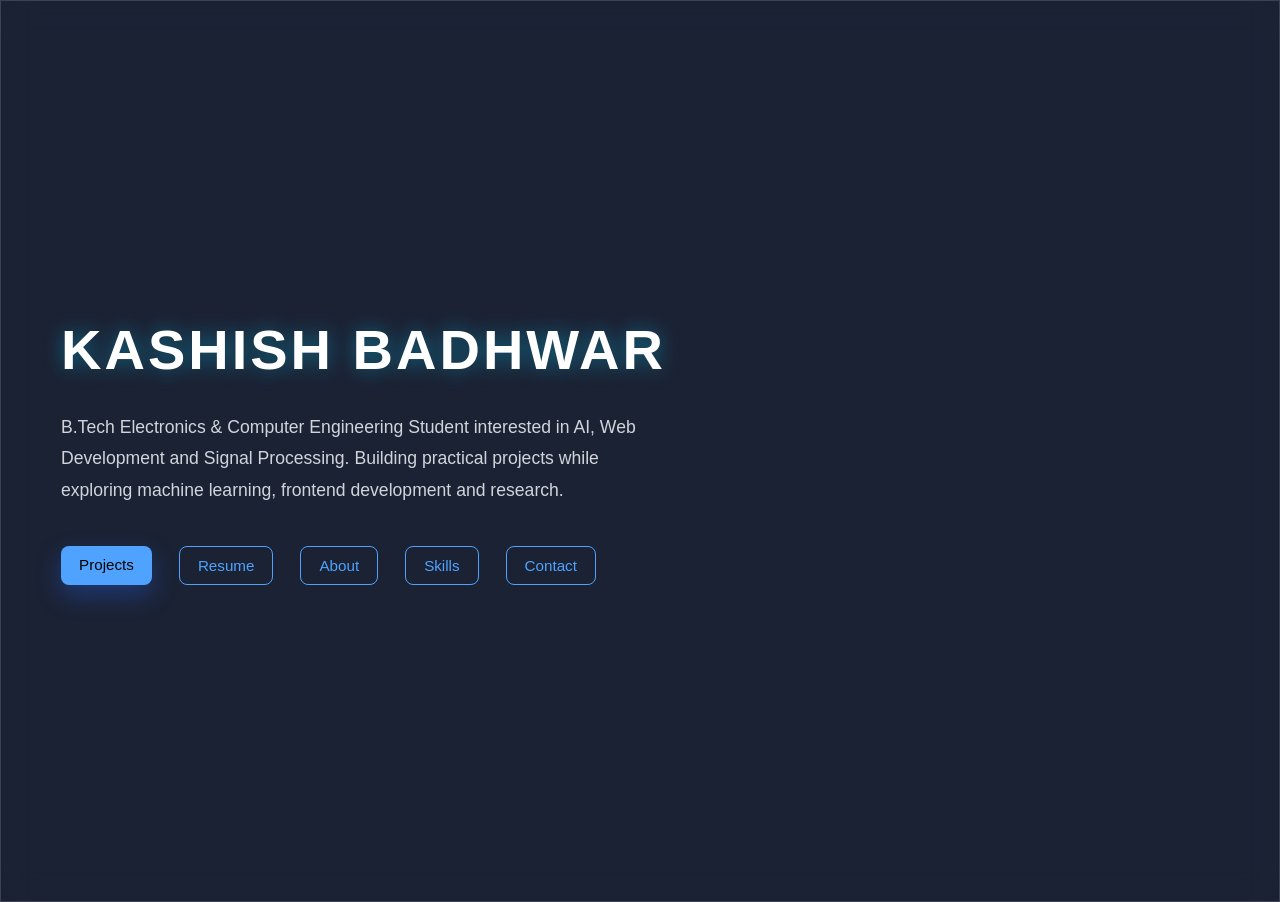
==== index.html @ f6b82593 "Add files via upload" ====
<!DOCTYPE html>
<html lang="en">
<head>
    <meta charset="UTF-8">
    <title>Kashish Badhwar | Portfolio</title>
    <link rel="stylesheet" href="style.css">
</head>
<body>

    <!-- HERO -->
    <section class="hero">
        <h1>KASHISH BADHWAR</h1>

        <p class="intro">
        B.Tech Electronics & Computer Engineering Student
        interested in AI, Web Development and Signal Processing.
        Building practical projects while exploring machine learning,
        frontend development and research.
        </p>

        <div class="buttons">
            <a href="projects.html" class="btn primary">Projects</a>

            <a href="assets/resume/Resume.pdf"
            target="_blank"
            class="btn secondary">
            Resume
            </a>

            <button class="btn secondary" onclick="openPanel('about')">About</button>
            <button class="btn secondary" onclick="openPanel('skills')">Skills</button>
            <button class="btn secondary" onclick="openPanel('contact')">Contact</button>
        </div>
    </section>

    <!-- OVERLAY -->
    <div class="overlay" id="overlay" onclick="closePanel()"></div>

    <!-- FOCUS PANEL -->
    <div class="focus-panel" id="focusPanel">
        <button class="close-btn" onclick="closePanel()">✕</button>
        <div id="panel-content"></div>
    </div>

    <script src="script.js"></script>
</body>
</html>
---- style.css ----
* {
    margin: 0;
    padding: 0;
    box-sizing: border-box;
    font-family: 'Lucida Sans', Geneva, Verdana, sans-serif;
}

body {
            background:

        rgba(15,23,42,.95);

        border:

        1px solid rgba(255,255,255,.15);

        backdrop-filter:

        blur(15px);
    }

/* ================= HERO ================= */

.hero {
    height: 100vh;
    padding: 60px;
    display: flex;
    flex-direction: column;
    justify-content: center;
}

.hero h1 {
    font-size: 3.5rem;

    color: white;

    letter-spacing: 3px;

    text-shadow:
        0 0 20px rgba(0,212,255,.4);
}

.intro {
    max-width: 600px;

    margin: 30px 0 40px;

    color: #d1d5db;

    font-size: 1.1rem;

    line-height: 1.8;
}

/* ================= BUTTONS ================= */

.buttons {
    display: flex;
    gap: 15px;
    flex-wrap: wrap;
}

.btn {
    padding: 12px 22px;
    font-size: 0.95rem;
    border-radius: 6px;
    cursor: pointer;
    text-decoration: none;
    transition: transform 0.2s ease, opacity 0.2s ease;
}

.primary {

    background:
        linear-gradient(
            135deg,
            #00d4ff,
            #2563eb
        );

    color: white;

    box-shadow:
        0 10px 25px rgba(37,99,235,.35);
}

.secondary {

    background: transparent;

    border:1px solid #00d4ff;

    color:#00d4ff;
}
.secondary:hover{

    background:#00d4ff;

    color:#081b31;
}

.btn:hover {
    transform: translateY(-2px);
    opacity: 0.9;
}

/* ================= OVERLAY & PANEL ================= */

.overlay {
    position: fixed;
    inset: 0;
    background: rgba(0, 0, 0, 0.6);
    backdrop-filter: blur(4px);
    opacity: 0;
    pointer-events: none;
    transition: opacity 0.3s ease;
}

.focus-panel {
    position: fixed;
    top: 50%;
    left: 50%;
    transform: translate(-50%, -50%) scale(0.92);
    width: 90%;
    max-width: 600px;
    background-color: #161313;
    padding: 30px;
    border-radius: 10px;
    opacity: 0;
    pointer-events: none;
    transition: all 0.3s ease;
}

.overlay.active,
.focus-panel.active {
    opacity: 1;
    pointer-events: auto;
    transform: translate(-50%, -50%) scale(1);
}

.close-btn {
    position: absolute;
    top: 15px;
    right: 15px;
    background: none;
    border: none;
    color: #5393cf;
    font-size: 1.2rem;
    cursor: pointer;
}

/* ================= PROJECTS PAGE ================= */

.projects-page {
    padding: 60px;
}

.projects-page h1 {
    color: #3e93cc;
    font-size: 2.4rem;
}

.projects-intro {
    margin: 15px 0 40px;
    color: #3088ae;
}

.project-card{

    display:flex;

    gap:30px;

    padding:25px;

    border-radius:18px;

    background:
        rgba(255,255,255,.08);

    backdrop-filter:blur(15px);

    border:
        1px solid rgba(255,255,255,.12);

    transition:.4s;

    box-shadow:
        0 15px 40px rgba(0,0,0,.25);
}

.project-card img {
    width: 300px;
    border-radius: 8px;
}

.project-info h2 {
    color: #5393cf;
    margin-bottom: 10px;
}

.tech-stack {
    margin: 10px 0 20px;
}

.project-links {
    display: flex;
    gap: 15px;
}

.back-link {
    display: inline-block;
    margin-top: 40px;
    color: #5393cf;
    text-decoration: none;
}
.back-link:hover {
    text-decoration: underline;
}
/* PROJECTS PAGE */
.projects-page {
    max-width: 1000px;
    margin: 80px auto;
    padding: 0 20px;
    color: #eaeaea;
}

.projects-page h1 {
    font-size: 3rem;
    color: #4fa3ff;
    margin-bottom: 10px;
}

.projects-intro {
    color: #b5b5b5;
    margin-bottom: 50px;
    max-width: 600px;
}

/* PROJECT CARD */
.project-card {
    display: flex;
    gap: 30px;
    background: #111;
    border-radius: 14px;
    padding: 20px;
    margin-bottom: 60px;
    box-shadow: 0 0 0 rgba(79,163,255,0);
    transition: all 0.4s ease;
}

.project-card:hover{

    transform:
        translateY(-10px);

    box-shadow:
        0 25px 55px rgba(0,212,255,.25);
}

/* IMAGE */
.project-card img {
    width: 350px;
    border-radius: 10px;
    object-fit: cover;
    transition: transform 0.4s ease;
}

.project-card:hover img {
    transform: scale(1.05);
}

/* INFO */
.project-info h2{

    color:#7dd3fc;

    font-size:2rem;

    margin-bottom:15px;
}

.project-info p {
    color: #cfcfcf;
    line-height: 1.6;
}

.tech-stack{

    color:#38bdf8;

    font-weight:600;
}

/* BUTTONS */
.project-links {
    margin-top: 20px;
}

.btn {
    padding: 10px 18px;
    border-radius: 8px;
    text-decoration: none;
    font-weight: 500;
    margin-right: 12px;
    transition: all 0.3s ease;
}

.primary {
    background: #4fa3ff;
    color: #000;
}

.primary:hover {
    background: #6bb5ff;
}

.secondary {
    border: 1px solid #4fa3ff;
    color: #4fa3ff;
}

.secondary:hover {
    background: #4fa3ff;
    color: #000;
}

/* BACK LINK */
.back-link{

    color:#67e8f9;

    font-size:1.1rem;

    font-weight:600;
}


.back-link:hover {
    opacity: 1;
}

/* RESPONSIVE */
@media (max-width: 800px) {
    .project-card {
        flex-direction: column;
    }

    .project-card img {
        width: 100%;
    }
}
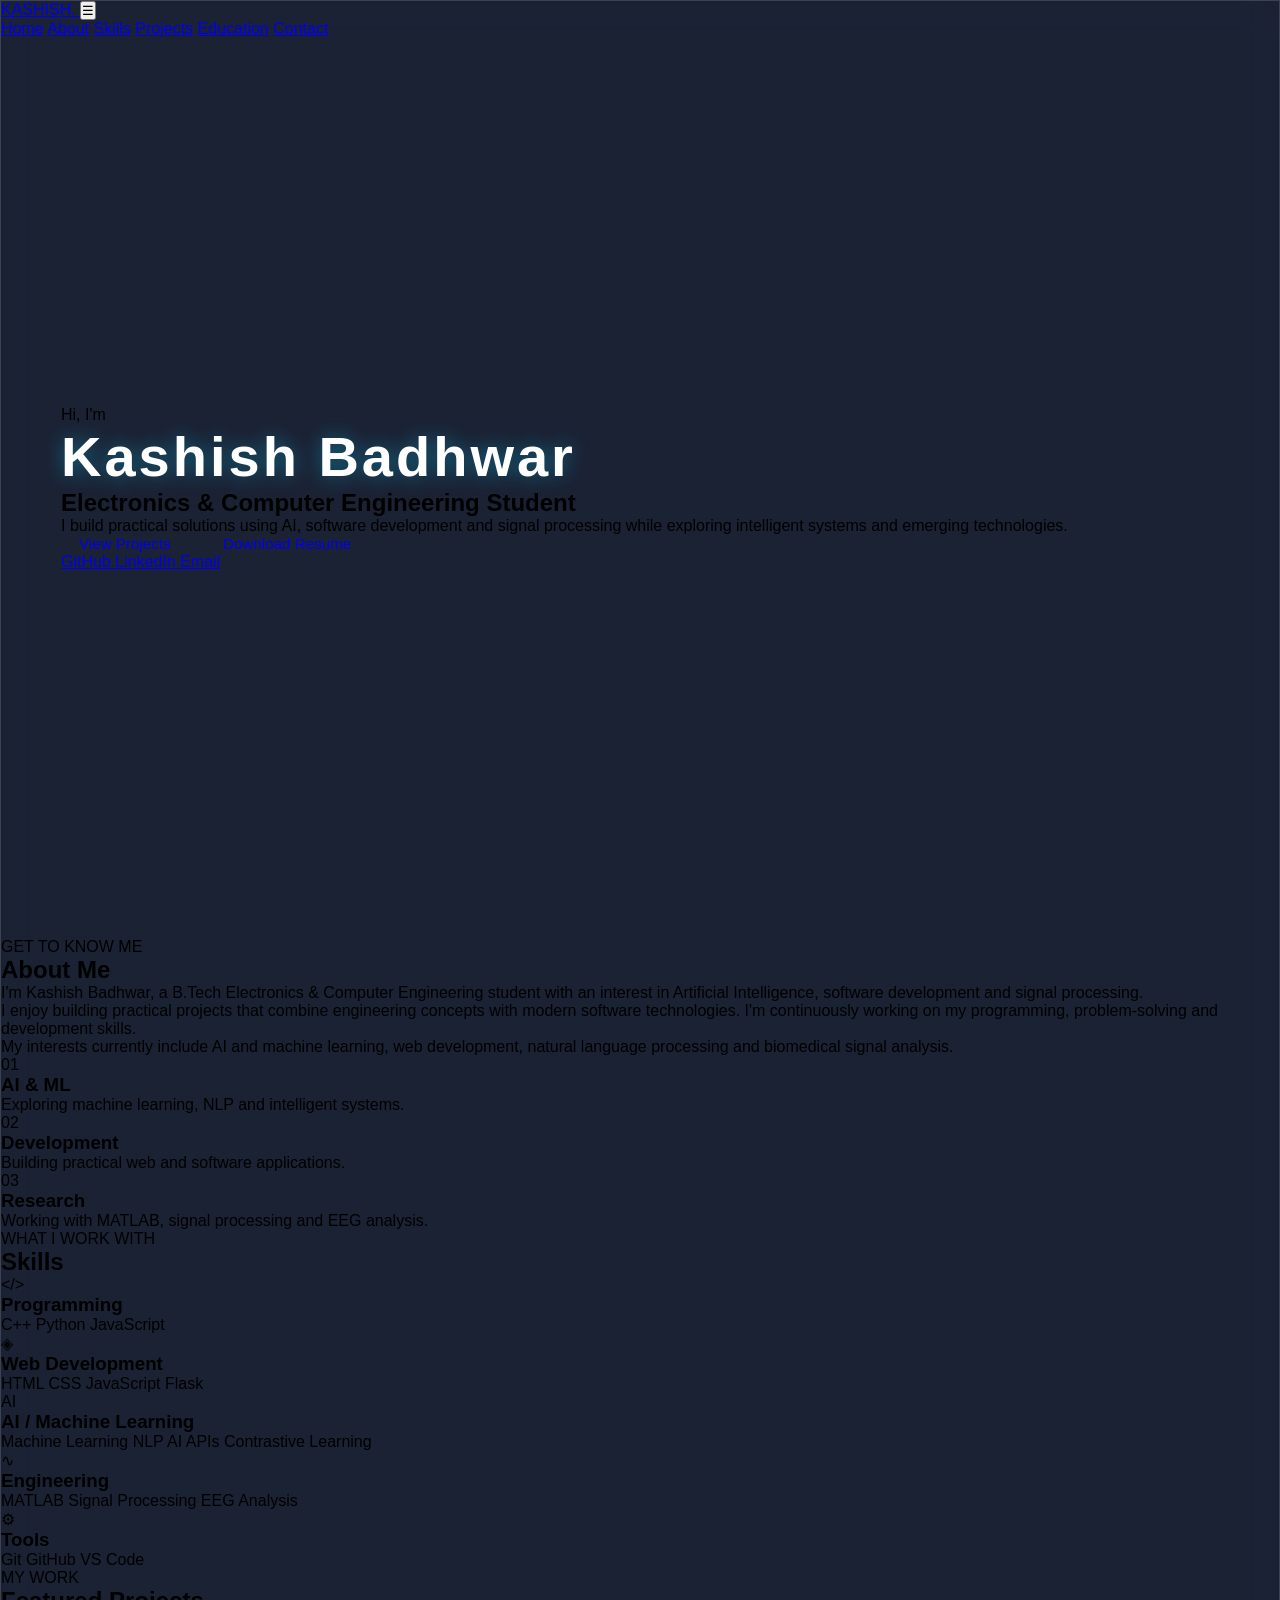
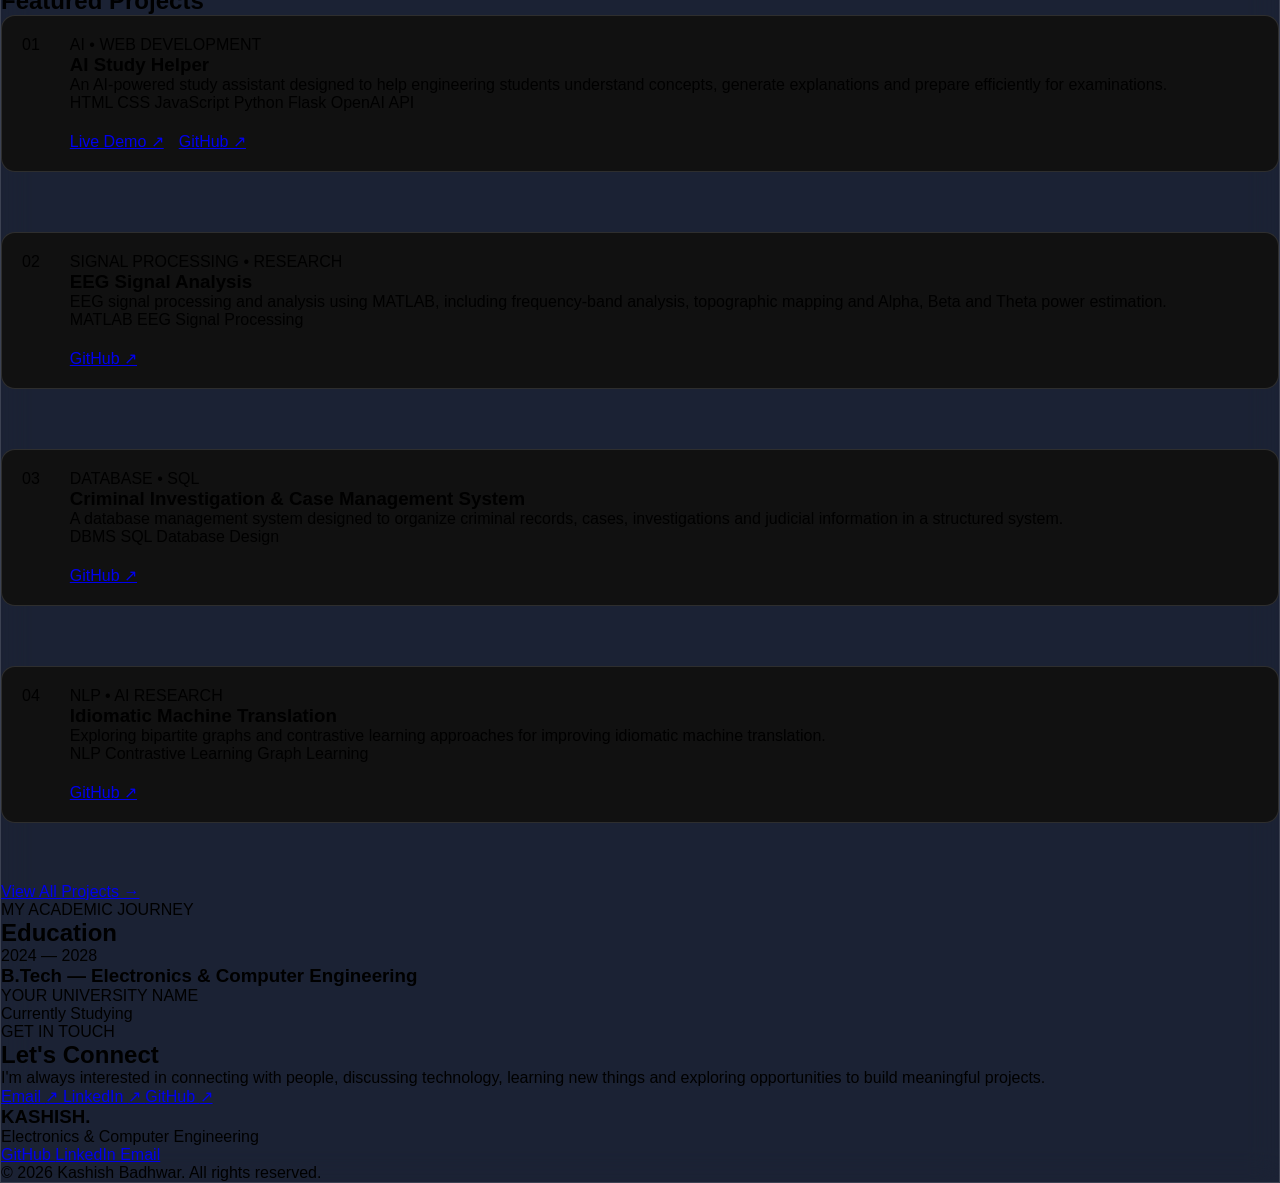
==== commit b392e633: "updated index" ====
--- a/index.html
+++ b/index.html
@@ -1,47 +1,865 @@
 <!DOCTYPE html>
 <html lang="en">
+
 <head>
     <meta charset="UTF-8">
+
+    <meta name="viewport"
+          content="width=device-width, initial-scale=1.0">
+
+    <meta name="description"
+          content="Kashish Badhwar - Electronics & Computer Engineering student interested in AI, software development and signal processing.">
+
+    <meta name="author"
+          content="Kashish Badhwar">
+
     <title>Kashish Badhwar | Portfolio</title>
+
     <link rel="stylesheet" href="style.css">
 </head>
+
 <body>
 
-    <!-- HERO -->
-    <section class="hero">
-        <h1>KASHISH BADHWAR</h1>
-
-        <p class="intro">
-        B.Tech Electronics & Computer Engineering Student
-        interested in AI, Web Development and Signal Processing.
-        Building practical projects while exploring machine learning,
-        frontend development and research.
-        </p>
-
-        <div class="buttons">
-            <a href="projects.html" class="btn primary">Projects</a>
-
-            <a href="assets/resume/Resume.pdf"
-            target="_blank"
-            class="btn secondary">
-            Resume
+    <!-- =========================
+         NAVIGATION
+    ========================== -->
+
+    <header class="navbar">
+
+        <div class="nav-container">
+
+            <a href="#home" class="logo">
+                KASHISH.
             </a>
 
-            <button class="btn secondary" onclick="openPanel('about')">About</button>
-            <button class="btn secondary" onclick="openPanel('skills')">Skills</button>
-            <button class="btn secondary" onclick="openPanel('contact')">Contact</button>
+            <button class="menu-toggle"
+                    id="menu-toggle"
+                    aria-label="Toggle navigation">
+                ☰
+            </button>
+
+            <nav class="nav-links" id="nav-links">
+
+                <a href="#home">Home</a>
+
+                <a href="#about">About</a>
+
+                <a href="#skills">Skills</a>
+
+                <a href="#projects">Projects</a>
+
+                <a href="#education">Education</a>
+
+                <a href="#contact">Contact</a>
+
+            </nav>
+
         </div>
-    </section>
-
-    <!-- OVERLAY -->
-    <div class="overlay" id="overlay" onclick="closePanel()"></div>
-
-    <!-- FOCUS PANEL -->
-    <div class="focus-panel" id="focusPanel">
-        <button class="close-btn" onclick="closePanel()">✕</button>
-        <div id="panel-content"></div>
-    </div>
-
+
+    </header>
+
+
+    <main>
+
+        <!-- =========================
+             HERO SECTION
+        ========================== -->
+
+        <section id="home" class="hero">
+
+            <div class="hero-content">
+
+                <p class="hero-greeting">
+                    Hi, I'm
+                </p>
+
+                <h1>
+                    Kashish Badhwar
+                </h1>
+
+                <h2>
+                    Electronics & Computer Engineering Student
+                </h2>
+
+                <p class="hero-description">
+                    I build practical solutions using AI, software
+                    development and signal processing while exploring
+                    intelligent systems and emerging technologies.
+                </p>
+
+
+                <div class="hero-buttons">
+
+                    <a href="#projects"
+                       class="btn primary-btn">
+                        View Projects
+                    </a>
+
+                    <!-- Change this path if your resume has
+                         a different filename/location -->
+                    <a href="assets/resume.pdf"
+                       target="_blank"
+                       class="btn secondary-btn">
+                        Download Resume
+                    </a>
+
+                </div>
+
+
+                <div class="social-links">
+
+                    <!-- Replace with your actual GitHub -->
+                    <a href="YOUR_GITHUB_LINK"
+                       target="_blank"
+                       rel="noopener noreferrer">
+                        GitHub
+                    </a>
+
+                    <!-- Replace with your actual LinkedIn -->
+                    <a href="YOUR_LINKEDIN_LINK"
+                       target="_blank"
+                       rel="noopener noreferrer">
+                        LinkedIn
+                    </a>
+
+                    <!-- Replace with your actual email -->
+                    <a href="mailto:YOUR_EMAIL">
+                        Email
+                    </a>
+
+                </div>
+
+            </div>
+
+        </section>
+
+
+        <!-- =========================
+             ABOUT SECTION
+        ========================== -->
+
+        <section id="about"
+                 class="section about-section">
+
+            <div class="section-heading">
+
+                <p>
+                    GET TO KNOW ME
+                </p>
+
+                <h2>
+                    About Me
+                </h2>
+
+            </div>
+
+
+            <div class="about-content">
+
+                <div class="about-text">
+
+                    <p>
+                        I'm Kashish Badhwar, a B.Tech Electronics &
+                        Computer Engineering student with an interest
+                        in Artificial Intelligence, software development
+                        and signal processing.
+                    </p>
+
+                    <p>
+                        I enjoy building practical projects that combine
+                        engineering concepts with modern software
+                        technologies. I'm continuously working on my
+                        programming, problem-solving and development
+                        skills.
+                    </p>
+
+                    <p>
+                        My interests currently include AI and machine
+                        learning, web development, natural language
+                        processing and biomedical signal analysis.
+                    </p>
+
+                </div>
+
+
+                <div class="about-highlights">
+
+                    <div class="highlight-card">
+
+                        <span class="highlight-number">
+                            01
+                        </span>
+
+                        <h3>
+                            AI & ML
+                        </h3>
+
+                        <p>
+                            Exploring machine learning, NLP and
+                            intelligent systems.
+                        </p>
+
+                    </div>
+
+
+                    <div class="highlight-card">
+
+                        <span class="highlight-number">
+                            02
+                        </span>
+
+                        <h3>
+                            Development
+                        </h3>
+
+                        <p>
+                            Building practical web and software
+                            applications.
+                        </p>
+
+                    </div>
+
+
+                    <div class="highlight-card">
+
+                        <span class="highlight-number">
+                            03
+                        </span>
+
+                        <h3>
+                            Research
+                        </h3>
+
+                        <p>
+                            Working with MATLAB, signal processing
+                            and EEG analysis.
+                        </p>
+
+                    </div>
+
+                </div>
+
+            </div>
+
+        </section>
+
+
+        <!-- =========================
+             SKILLS SECTION
+        ========================== -->
+
+        <section id="skills"
+                 class="section skills-section">
+
+            <div class="section-heading">
+
+                <p>
+                    WHAT I WORK WITH
+                </p>
+
+                <h2>
+                    Skills
+                </h2>
+
+            </div>
+
+
+            <div class="skills-grid">
+
+
+                <!-- Programming -->
+
+                <div class="skill-card">
+
+                    <div class="skill-icon">
+                        &lt;/&gt;
+                    </div>
+
+                    <h3>
+                        Programming
+                    </h3>
+
+                    <div class="skill-list">
+
+                        <span>C++</span>
+
+                        <span>Python</span>
+
+                        <span>JavaScript</span>
+
+                    </div>
+
+                </div>
+
+
+                <!-- Web Development -->
+
+                <div class="skill-card">
+
+                    <div class="skill-icon">
+                        ◈
+                    </div>
+
+                    <h3>
+                        Web Development
+                    </h3>
+
+                    <div class="skill-list">
+
+                        <span>HTML</span>
+
+                        <span>CSS</span>
+
+                        <span>JavaScript</span>
+
+                        <span>Flask</span>
+
+                    </div>
+
+                </div>
+
+
+                <!-- AI / ML -->
+
+                <div class="skill-card">
+
+                    <div class="skill-icon">
+                        AI
+                    </div>
+
+                    <h3>
+                        AI / Machine Learning
+                    </h3>
+
+                    <div class="skill-list">
+
+                        <span>Machine Learning</span>
+
+                        <span>NLP</span>
+
+                        <span>AI APIs</span>
+
+                        <span>Contrastive Learning</span>
+
+                    </div>
+
+                </div>
+
+
+                <!-- Engineering -->
+
+                <div class="skill-card">
+
+                    <div class="skill-icon">
+                        ∿
+                    </div>
+
+                    <h3>
+                        Engineering
+                    </h3>
+
+                    <div class="skill-list">
+
+                        <span>MATLAB</span>
+
+                        <span>Signal Processing</span>
+
+                        <span>EEG Analysis</span>
+
+                    </div>
+
+                </div>
+
+
+                <!-- Tools -->
+
+                <div class="skill-card">
+
+                    <div class="skill-icon">
+                        ⚙
+                    </div>
+
+                    <h3>
+                        Tools
+                    </h3>
+
+                    <div class="skill-list">
+
+                        <span>Git</span>
+
+                        <span>GitHub</span>
+
+                        <span>VS Code</span>
+
+                    </div>
+
+                </div>
+
+            </div>
+
+        </section>
+
+
+        <!-- =========================
+             PROJECTS SECTION
+        ========================== -->
+
+        <section id="projects"
+                 class="section projects-section">
+
+            <div class="section-heading">
+
+                <p>
+                    MY WORK
+                </p>
+
+                <h2>
+                    Featured Projects
+                </h2>
+
+            </div>
+
+
+            <div class="projects-grid">
+
+
+                <!-- PROJECT 01 -->
+
+                <article class="project-card featured-project">
+
+                    <span class="project-number">
+                        01
+                    </span>
+
+                    <div class="project-content">
+
+                        <p class="project-category">
+                            AI • WEB DEVELOPMENT
+                        </p>
+
+                        <h3>
+                            AI Study Helper
+                        </h3>
+
+                        <p>
+                            An AI-powered study assistant designed to
+                            help engineering students understand concepts,
+                            generate explanations and prepare efficiently
+                            for examinations.
+                        </p>
+
+
+                        <div class="project-tech">
+
+                            <span>HTML</span>
+
+                            <span>CSS</span>
+
+                            <span>JavaScript</span>
+
+                            <span>Python</span>
+
+                            <span>Flask</span>
+
+                            <span>OpenAI API</span>
+
+                        </div>
+
+
+                        <div class="project-links">
+
+                            <!-- Replace with actual deployed website -->
+                            <a href="YOUR_AI_STUDY_HELPER_LIVE_LINK"
+                               target="_blank"
+                               rel="noopener noreferrer">
+                                Live Demo ↗
+                            </a>
+
+                            <!-- Replace with actual GitHub repository -->
+                            <a href="YOUR_AI_STUDY_HELPER_GITHUB"
+                               target="_blank"
+                               rel="noopener noreferrer">
+                                GitHub ↗
+                            </a>
+
+                        </div>
+
+                    </div>
+
+                </article>
+
+
+                <!-- PROJECT 02 -->
+
+                <article class="project-card">
+
+                    <span class="project-number">
+                        02
+                    </span>
+
+                    <div class="project-content">
+
+                        <p class="project-category">
+                            SIGNAL PROCESSING • RESEARCH
+                        </p>
+
+                        <h3>
+                            EEG Signal Analysis
+                        </h3>
+
+                        <p>
+                            EEG signal processing and analysis using
+                            MATLAB, including frequency-band analysis,
+                            topographic mapping and Alpha, Beta and
+                            Theta power estimation.
+                        </p>
+
+
+                        <div class="project-tech">
+
+                            <span>MATLAB</span>
+
+                            <span>EEG</span>
+
+                            <span>Signal Processing</span>
+
+                        </div>
+
+
+                        <div class="project-links">
+
+                            <!-- Add GitHub link when available -->
+                            <a href="YOUR_EEG_GITHUB"
+                               target="_blank"
+                               rel="noopener noreferrer">
+                                GitHub ↗
+                            </a>
+
+                        </div>
+
+                    </div>
+
+                </article>
+
+
+                <!-- PROJECT 03 -->
+
+                <article class="project-card">
+
+                    <span class="project-number">
+                        03
+                    </span>
+
+                    <div class="project-content">
+
+                        <p class="project-category">
+                            DATABASE • SQL
+                        </p>
+
+                        <h3>
+                            Criminal Investigation & Case Management System
+                        </h3>
+
+                        <p>
+                            A database management system designed to
+                            organize criminal records, cases,
+                            investigations and judicial information
+                            in a structured system.
+                        </p>
+
+
+                        <div class="project-tech">
+
+                            <span>DBMS</span>
+
+                            <span>SQL</span>
+
+                            <span>Database Design</span>
+
+                        </div>
+
+
+                        <div class="project-links">
+
+                            <a href="YOUR_DBMS_GITHUB"
+                               target="_blank"
+                               rel="noopener noreferrer">
+                                GitHub ↗
+                            </a>
+
+                        </div>
+
+                    </div>
+
+                </article>
+
+
+                <!-- PROJECT 04 -->
+
+                <article class="project-card">
+
+                    <span class="project-number">
+                        04
+                    </span>
+
+                    <div class="project-content">
+
+                        <p class="project-category">
+                            NLP • AI RESEARCH
+                        </p>
+
+                        <h3>
+                            Idiomatic Machine Translation
+                        </h3>
+
+                        <p>
+                            Exploring bipartite graphs and contrastive
+                            learning approaches for improving idiomatic
+                            machine translation.
+                        </p>
+
+
+                        <div class="project-tech">
+
+                            <span>NLP</span>
+
+                            <span>Contrastive Learning</span>
+
+                            <span>Graph Learning</span>
+
+                        </div>
+
+
+                        <div class="project-links">
+
+                            <a href="YOUR_NLP_GITHUB"
+                               target="_blank"
+                               rel="noopener noreferrer">
+                                GitHub ↗
+                            </a>
+
+                        </div>
+
+                    </div>
+
+                </article>
+
+            </div>
+
+
+            <div class="projects-more">
+
+                <a href="projects.html"
+                   class="view-all">
+                    View All Projects →
+                </a>
+
+            </div>
+
+        </section>
+
+
+        <!-- =========================
+             EDUCATION SECTION
+        ========================== -->
+
+        <section id="education"
+                 class="section education-section">
+
+            <div class="section-heading">
+
+                <p>
+                    MY ACADEMIC JOURNEY
+                </p>
+
+                <h2>
+                    Education
+                </h2>
+
+            </div>
+
+
+            <div class="education-card">
+
+                <div class="education-main">
+
+                    <span class="education-year">
+                        2024 — 2028
+                    </span>
+
+                    <h3>
+                        B.Tech — Electronics & Computer Engineering
+                    </h3>
+
+                    <!-- Replace with your exact official university name -->
+                    <p>
+                        YOUR UNIVERSITY NAME
+                    </p>
+
+                </div>
+
+
+                <div class="education-status">
+
+                    <span>
+                        Currently Studying
+                    </span>
+
+                </div>
+
+            </div>
+
+        </section>
+
+
+        <!-- =========================
+             CONTACT SECTION
+        ========================== -->
+
+        <section id="contact"
+                 class="section contact-section">
+
+            <div class="contact-content">
+
+                <div class="section-heading">
+
+                    <p>
+                        GET IN TOUCH
+                    </p>
+
+                    <h2>
+                        Let's Connect
+                    </h2>
+
+                </div>
+
+
+                <p class="contact-description">
+
+                    I'm always interested in connecting with people,
+                    discussing technology, learning new things and
+                    exploring opportunities to build meaningful projects.
+
+                </p>
+
+
+                <div class="contact-links">
+
+                    <!-- Replace with your email -->
+                    <a href="mailto:YOUR_EMAIL"
+                       class="contact-link">
+
+                        <span>
+                            Email
+                        </span>
+
+                        <span>
+                            ↗
+                        </span>
+
+                    </a>
+
+
+                    <!-- Replace with your LinkedIn -->
+                    <a href="YOUR_LINKEDIN_LINK"
+                       target="_blank"
+                       rel="noopener noreferrer"
+                       class="contact-link">
+
+                        <span>
+                            LinkedIn
+                        </span>
+
+                        <span>
+                            ↗
+                        </span>
+
+                    </a>
+
+
+                    <!-- Replace with your GitHub -->
+                    <a href="YOUR_GITHUB_LINK"
+                       target="_blank"
+                       rel="noopener noreferrer"
+                       class="contact-link">
+
+                        <span>
+                            GitHub
+                        </span>
+
+                        <span>
+                            ↗
+                        </span>
+
+                    </a>
+
+                </div>
+
+            </div>
+
+        </section>
+
+    </main>
+
+
+    <!-- =========================
+         FOOTER
+    ========================== -->
+
+    <footer class="footer">
+
+        <div class="footer-content">
+
+            <div>
+
+                <h3>
+                    KASHISH.
+                </h3>
+
+                <p>
+                    Electronics & Computer Engineering
+                </p>
+
+            </div>
+
+
+            <div class="footer-socials">
+
+                <a href="YOUR_GITHUB_LINK"
+                   target="_blank"
+                   rel="noopener noreferrer">
+                    GitHub
+                </a>
+
+                <a href="YOUR_LINKEDIN_LINK"
+                   target="_blank"
+                   rel="noopener noreferrer">
+                    LinkedIn
+                </a>
+
+                <a href="mailto:YOUR_EMAIL">
+                    Email
+                </a>
+
+            </div>
+
+        </div>
+
+
+        <div class="footer-bottom">
+
+            <p>
+                © 2026 Kashish Badhwar. All rights reserved.
+            </p>
+
+        </div>
+
+    </footer>
+
+
+    <!-- JavaScript -->
     <script src="script.js"></script>
+
 </body>
+
 </html>
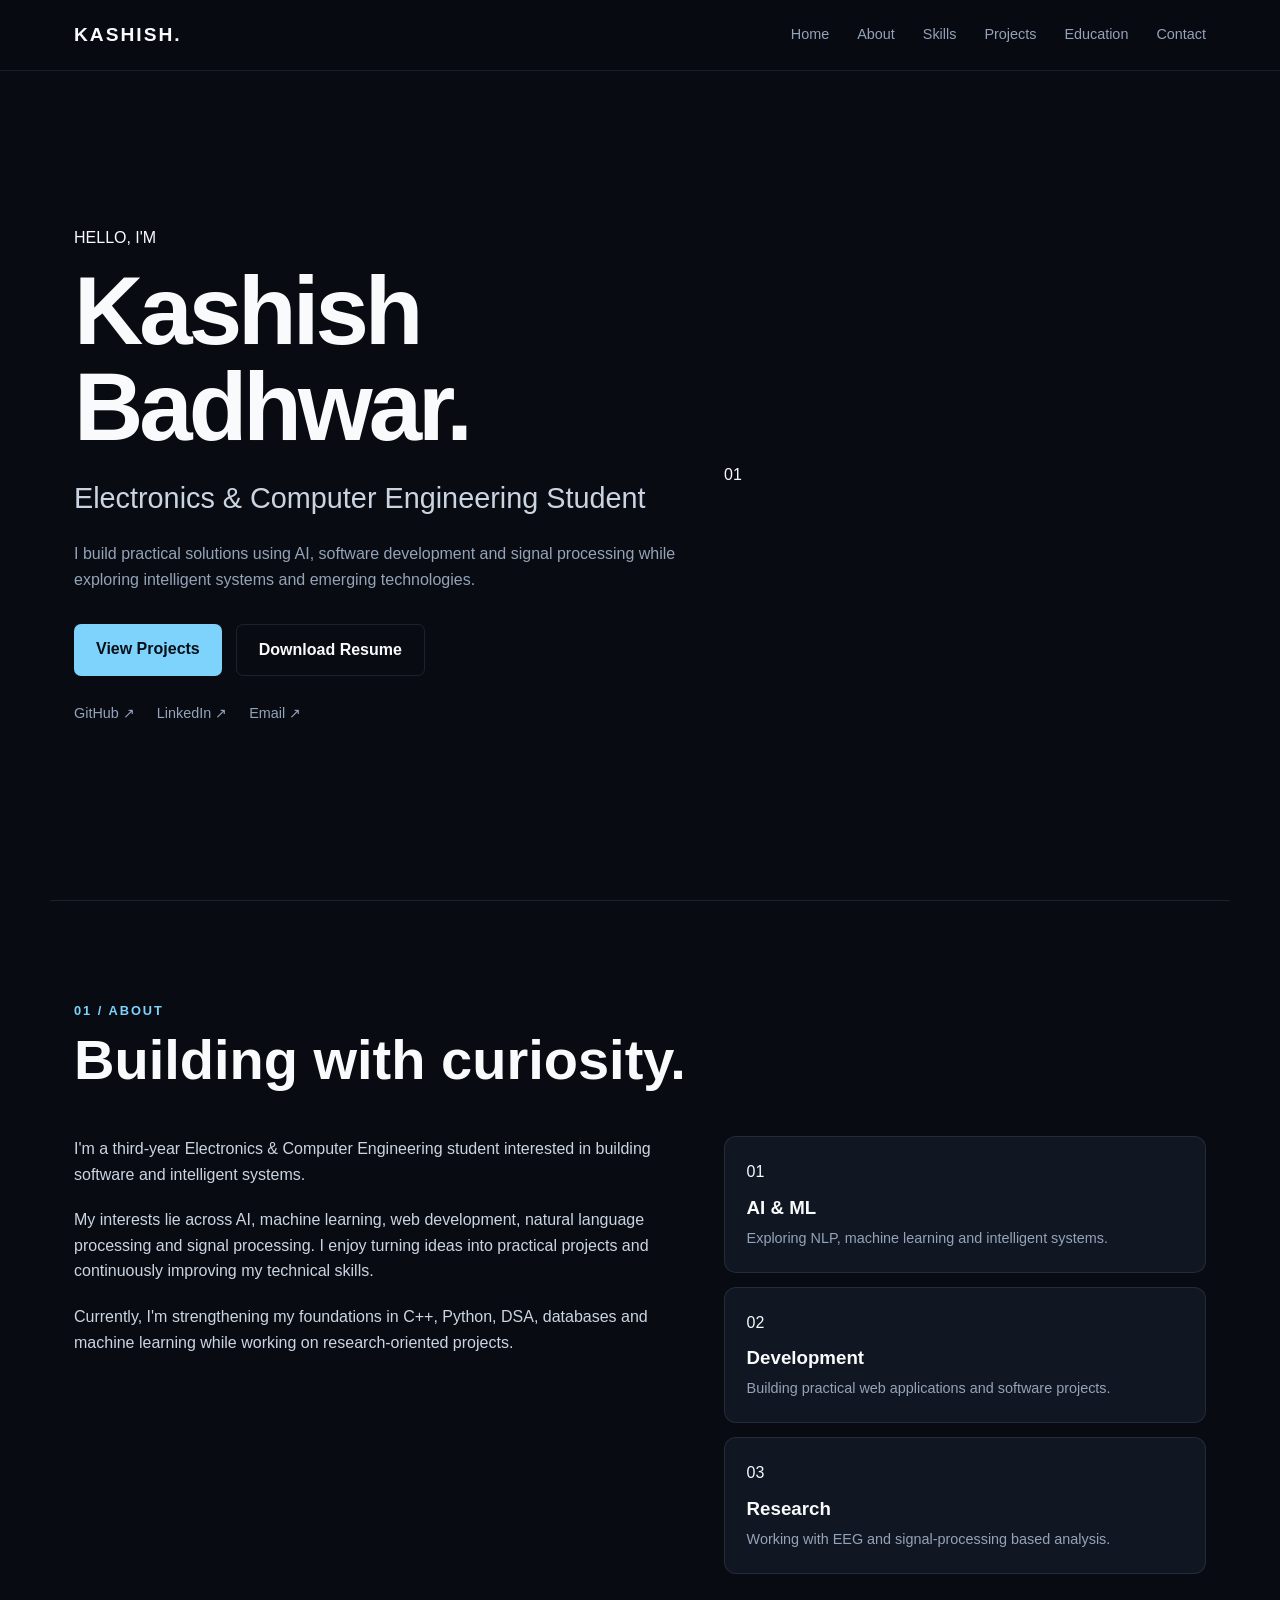
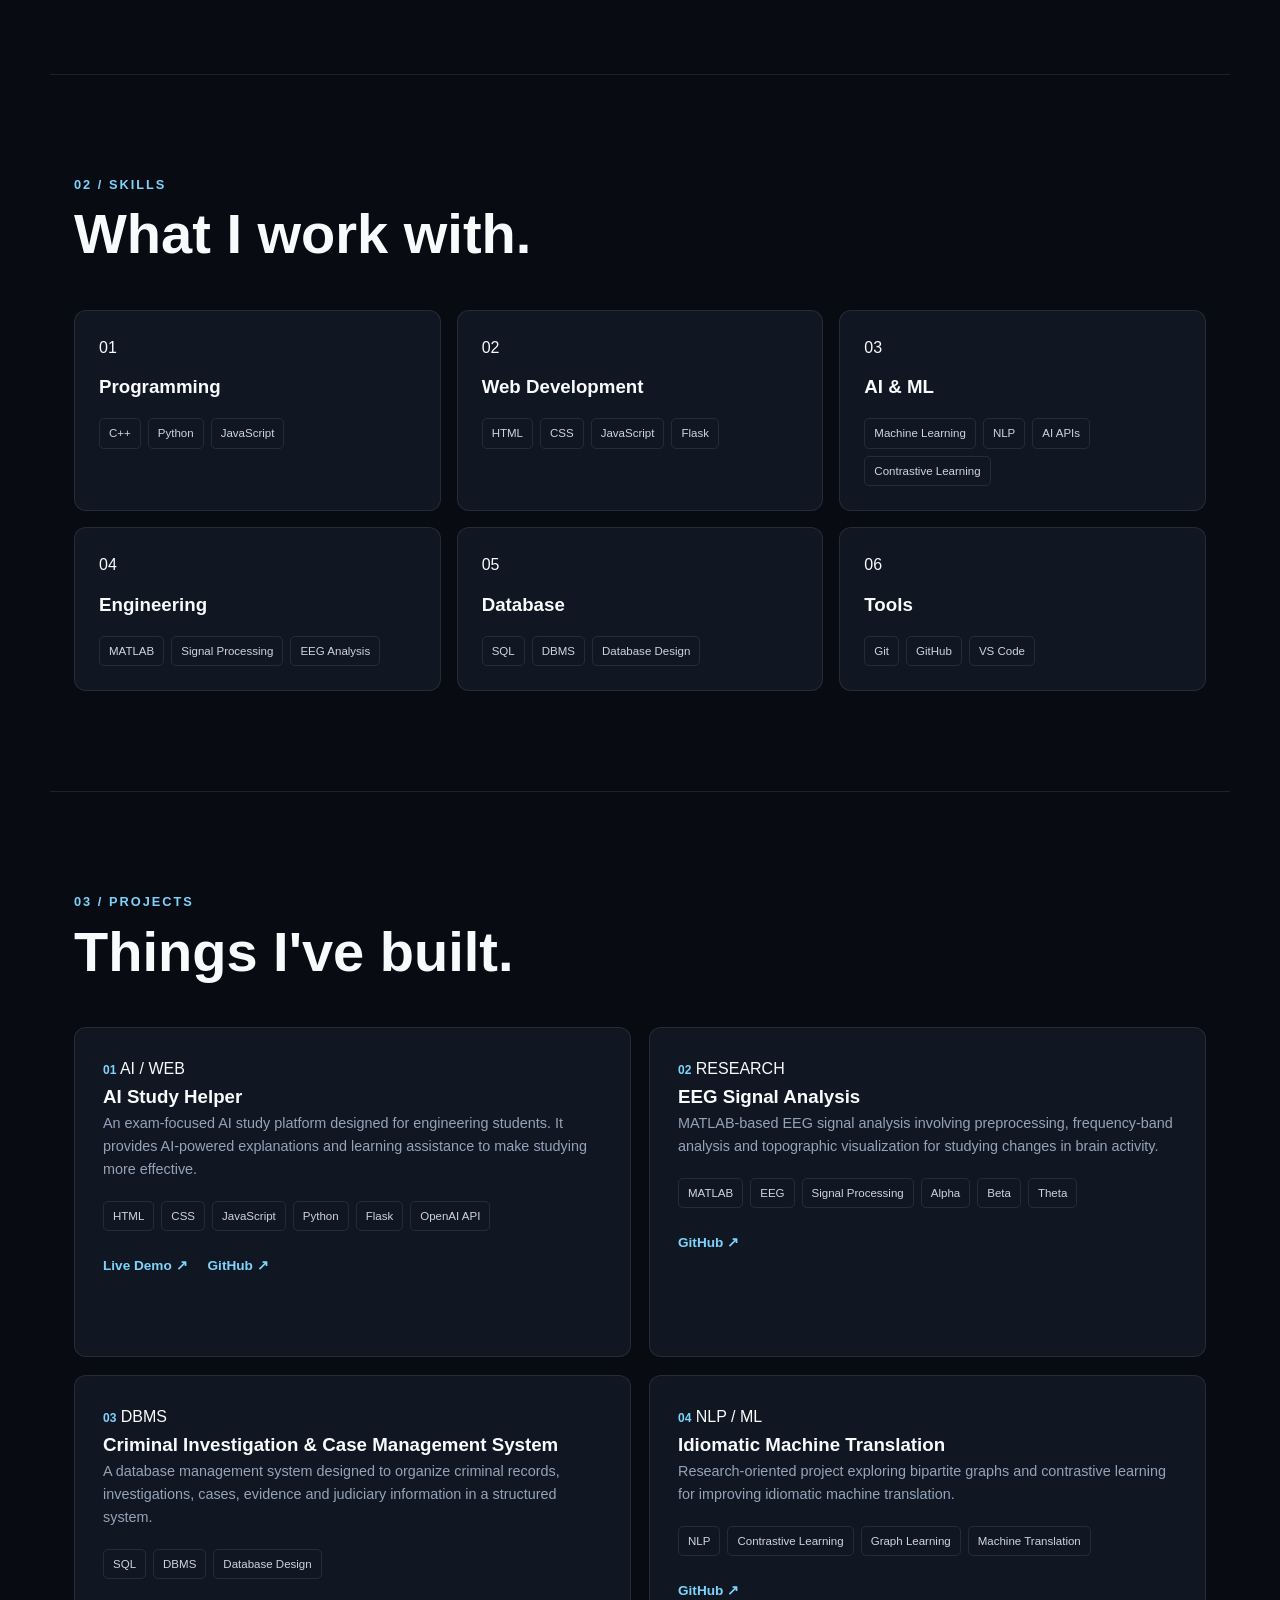
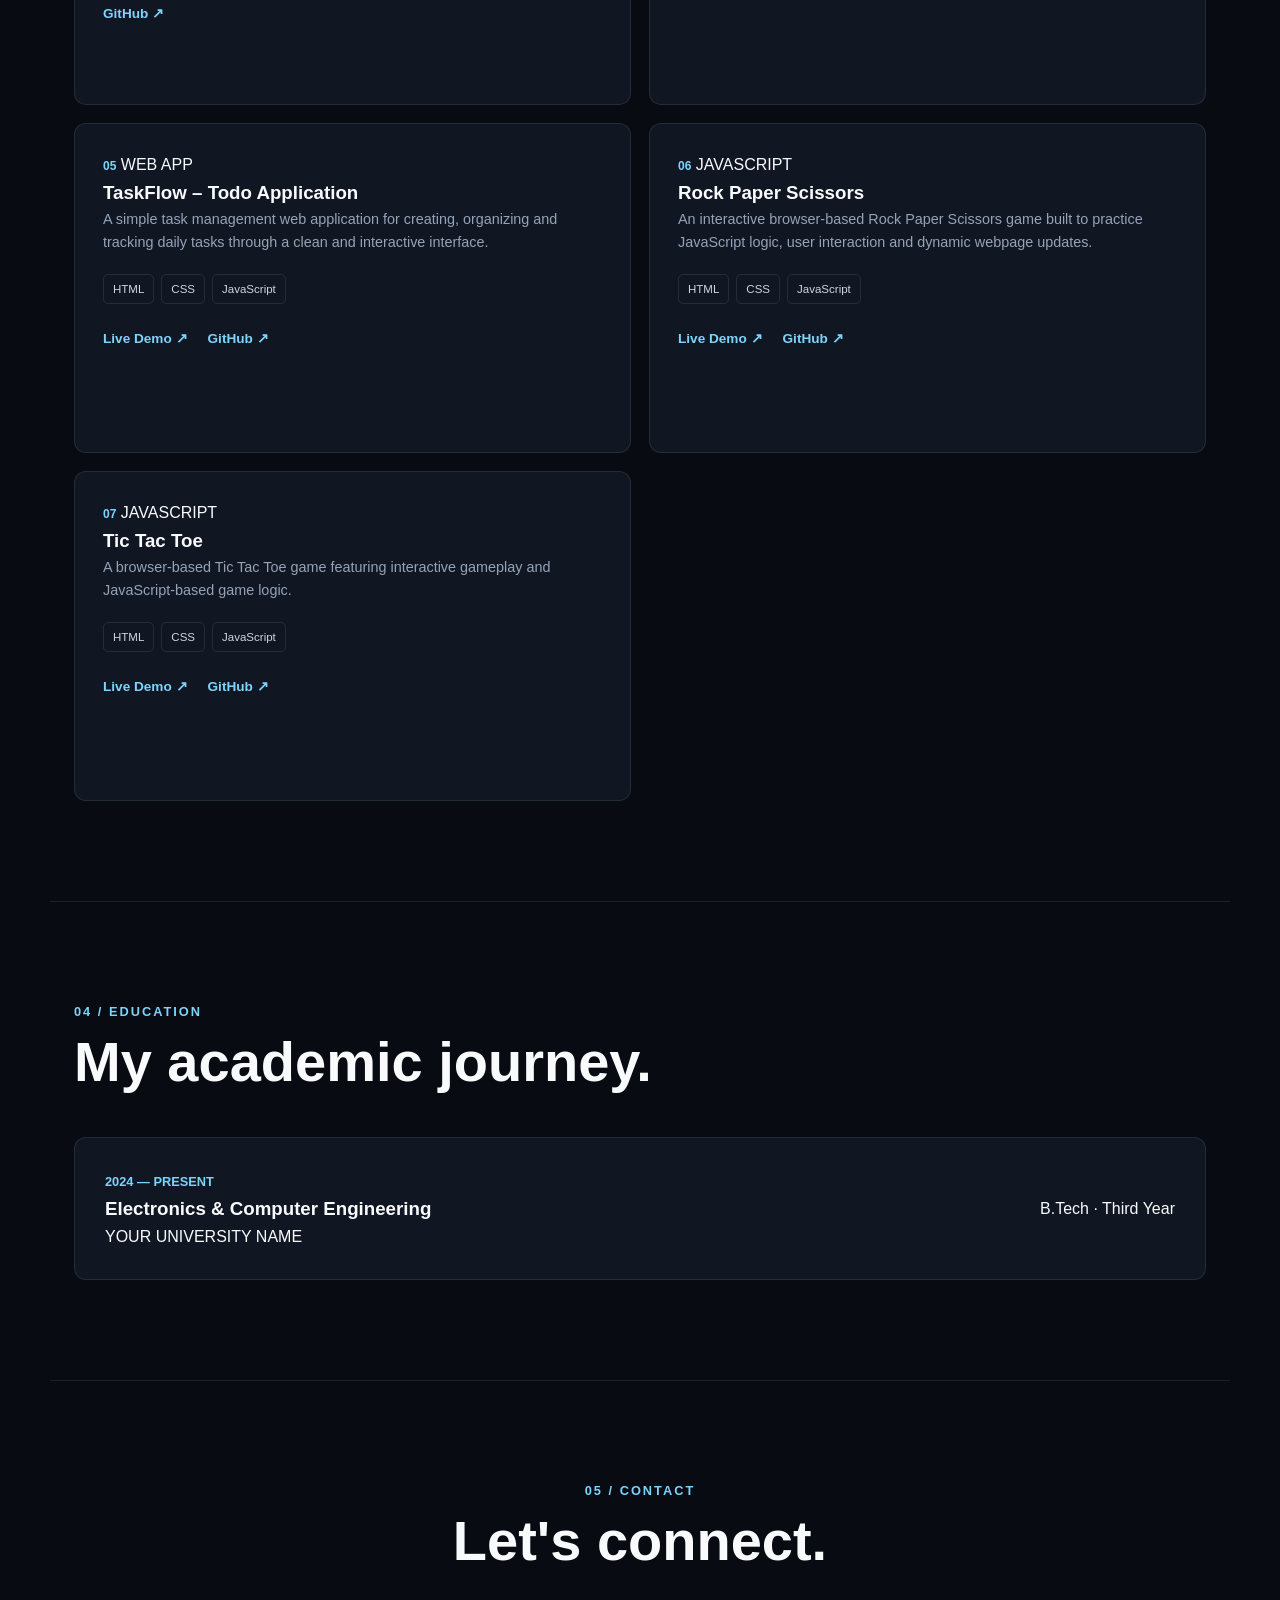
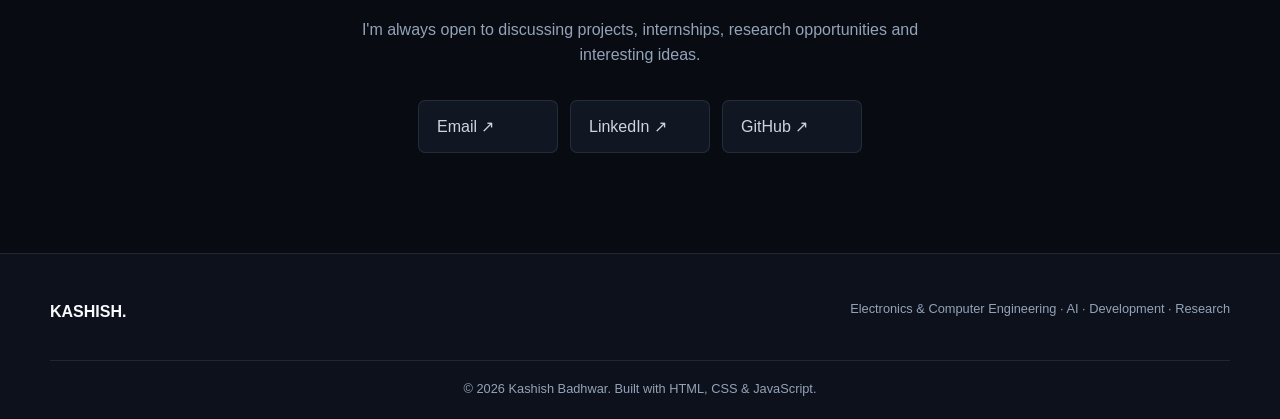
==== commit fe14e236: "finally updated" ====
--- a/index.html
+++ b/index.html
@@ -1,865 +1,580 @@
 <!DOCTYPE html>
 <html lang="en">
-
 <head>
     <meta charset="UTF-8">
-
-    <meta name="viewport"
-          content="width=device-width, initial-scale=1.0">
-
-    <meta name="description"
-          content="Kashish Badhwar - Electronics & Computer Engineering student interested in AI, software development and signal processing.">
-
-    <meta name="author"
-          content="Kashish Badhwar">
-
+    <meta name="viewport" content="width=device-width, initial-scale=1.0">
     <title>Kashish Badhwar | Portfolio</title>
-
     <link rel="stylesheet" href="style.css">
 </head>
 
 <body>
 
-    <!-- =========================
-         NAVIGATION
-    ========================== -->
-
-    <header class="navbar">
-
-        <div class="nav-container">
-
-            <a href="#home" class="logo">
-                KASHISH.
+<header class="navbar">
+    <div class="nav-container">
+        <a href="#home" class="logo">KASHISH<span>.</span></a>
+
+        <button class="menu-toggle" id="menu-toggle">☰</button>
+
+        <nav class="nav-links" id="nav-links">
+            <a href="#home">Home</a>
+            <a href="#about">About</a>
+            <a href="#skills">Skills</a>
+            <a href="#projects">Projects</a>
+            <a href="#education">Education</a>
+            <a href="#contact">Contact</a>
+        </nav>
+    </div>
+</header>
+
+<main>
+
+<section class="hero" id="home">
+    <div class="hero-content">
+
+        <p class="eyebrow">HELLO, I'M</p>
+
+        <h1>Kashish<br><span>Badhwar.</span></h1>
+
+        <h2>Electronics & Computer Engineering Student</h2>
+
+        <p class="hero-description">
+            I build practical solutions using AI, software development
+            and signal processing while exploring intelligent systems
+            and emerging technologies.
+        </p>
+
+        <div class="hero-buttons">
+            <a href="#projects" class="btn primary-btn">View Projects</a>
+
+            <a href="assets/resume.pdf"
+               class="btn secondary-btn"
+               target="_blank">
+                Download Resume
             </a>
-
-            <button class="menu-toggle"
-                    id="menu-toggle"
-                    aria-label="Toggle navigation">
-                ☰
-            </button>
-
-            <nav class="nav-links" id="nav-links">
-
-                <a href="#home">Home</a>
-
-                <a href="#about">About</a>
-
-                <a href="#skills">Skills</a>
-
-                <a href="#projects">Projects</a>
-
-                <a href="#education">Education</a>
-
-                <a href="#contact">Contact</a>
-
-            </nav>
-
-        </div>
-
-    </header>
-
-
-    <main>
-
-        <!-- =========================
-             HERO SECTION
-        ========================== -->
-
-        <section id="home" class="hero">
-
-            <div class="hero-content">
-
-                <p class="hero-greeting">
-                    Hi, I'm
+        </div>
+
+        <div class="social-links">
+            <a href="https://github.com/kashishb20" target="_blank">GitHub ↗</a>
+            <a href="YOUR_LINKEDIN_LINK" target="_blank">LinkedIn ↗</a>
+            <a href="mailto:YOUR_EMAIL">Email ↗</a>
+        </div>
+
+    </div>
+
+    <div class="hero-number">01</div>
+</section>
+
+
+<section class="section" id="about">
+
+    <div class="section-heading">
+        <p>01 / ABOUT</p>
+        <h2>Building with curiosity.</h2>
+    </div>
+
+    <div class="about-content">
+
+        <div class="about-text">
+
+            <p>
+                I'm a third-year Electronics & Computer Engineering student
+                interested in building software and intelligent systems.
+            </p>
+
+            <p>
+                My interests lie across AI, machine learning, web development,
+                natural language processing and signal processing. I enjoy
+                turning ideas into practical projects and continuously
+                improving my technical skills.
+            </p>
+
+            <p>
+                Currently, I'm strengthening my foundations in C++, Python,
+                DSA, databases and machine learning while working on
+                research-oriented projects.
+            </p>
+
+        </div>
+
+        <div class="about-highlights">
+
+            <div class="highlight-card">
+                <span>01</span>
+                <h3>AI & ML</h3>
+                <p>
+                    Exploring NLP, machine learning and intelligent systems.
                 </p>
-
-                <h1>
-                    Kashish Badhwar
-                </h1>
-
-                <h2>
-                    Electronics & Computer Engineering Student
-                </h2>
-
-                <p class="hero-description">
-                    I build practical solutions using AI, software
-                    development and signal processing while exploring
-                    intelligent systems and emerging technologies.
+            </div>
+
+            <div class="highlight-card">
+                <span>02</span>
+                <h3>Development</h3>
+                <p>
+                    Building practical web applications and software projects.
                 </p>
-
-
-                <div class="hero-buttons">
-
-                    <a href="#projects"
-                       class="btn primary-btn">
-                        View Projects
-                    </a>
-
-                    <!-- Change this path if your resume has
-                         a different filename/location -->
-                    <a href="assets/resume.pdf"
-                       target="_blank"
-                       class="btn secondary-btn">
-                        Download Resume
-                    </a>
-
-                </div>
-
-
-                <div class="social-links">
-
-                    <!-- Replace with your actual GitHub -->
-                    <a href="YOUR_GITHUB_LINK"
-                       target="_blank"
-                       rel="noopener noreferrer">
-                        GitHub
-                    </a>
-
-                    <!-- Replace with your actual LinkedIn -->
-                    <a href="YOUR_LINKEDIN_LINK"
-                       target="_blank"
-                       rel="noopener noreferrer">
-                        LinkedIn
-                    </a>
-
-                    <!-- Replace with your actual email -->
-                    <a href="mailto:YOUR_EMAIL">
-                        Email
-                    </a>
-
-                </div>
-
-            </div>
-
-        </section>
-
-
-        <!-- =========================
-             ABOUT SECTION
-        ========================== -->
-
-        <section id="about"
-                 class="section about-section">
-
-            <div class="section-heading">
-
+            </div>
+
+            <div class="highlight-card">
+                <span>03</span>
+                <h3>Research</h3>
                 <p>
-                    GET TO KNOW ME
+                    Working with EEG and signal-processing based analysis.
                 </p>
-
-                <h2>
-                    About Me
-                </h2>
-
-            </div>
-
-
-            <div class="about-content">
-
-                <div class="about-text">
-
-                    <p>
-                        I'm Kashish Badhwar, a B.Tech Electronics &
-                        Computer Engineering student with an interest
-                        in Artificial Intelligence, software development
-                        and signal processing.
-                    </p>
-
-                    <p>
-                        I enjoy building practical projects that combine
-                        engineering concepts with modern software
-                        technologies. I'm continuously working on my
-                        programming, problem-solving and development
-                        skills.
-                    </p>
-
-                    <p>
-                        My interests currently include AI and machine
-                        learning, web development, natural language
-                        processing and biomedical signal analysis.
-                    </p>
-
-                </div>
-
-
-                <div class="about-highlights">
-
-                    <div class="highlight-card">
-
-                        <span class="highlight-number">
-                            01
-                        </span>
-
-                        <h3>
-                            AI & ML
-                        </h3>
-
-                        <p>
-                            Exploring machine learning, NLP and
-                            intelligent systems.
-                        </p>
-
-                    </div>
-
-
-                    <div class="highlight-card">
-
-                        <span class="highlight-number">
-                            02
-                        </span>
-
-                        <h3>
-                            Development
-                        </h3>
-
-                        <p>
-                            Building practical web and software
-                            applications.
-                        </p>
-
-                    </div>
-
-
-                    <div class="highlight-card">
-
-                        <span class="highlight-number">
-                            03
-                        </span>
-
-                        <h3>
-                            Research
-                        </h3>
-
-                        <p>
-                            Working with MATLAB, signal processing
-                            and EEG analysis.
-                        </p>
-
-                    </div>
-
-                </div>
-
-            </div>
-
-        </section>
-
-
-        <!-- =========================
-             SKILLS SECTION
-        ========================== -->
-
-        <section id="skills"
-                 class="section skills-section">
-
-            <div class="section-heading">
-
-                <p>
-                    WHAT I WORK WITH
-                </p>
-
-                <h2>
-                    Skills
-                </h2>
-
-            </div>
-
-
-            <div class="skills-grid">
-
-
-                <!-- Programming -->
-
-                <div class="skill-card">
-
-                    <div class="skill-icon">
-                        &lt;/&gt;
-                    </div>
-
-                    <h3>
-                        Programming
-                    </h3>
-
-                    <div class="skill-list">
-
-                        <span>C++</span>
-
-                        <span>Python</span>
-
-                        <span>JavaScript</span>
-
-                    </div>
-
-                </div>
-
-
-                <!-- Web Development -->
-
-                <div class="skill-card">
-
-                    <div class="skill-icon">
-                        ◈
-                    </div>
-
-                    <h3>
-                        Web Development
-                    </h3>
-
-                    <div class="skill-list">
-
-                        <span>HTML</span>
-
-                        <span>CSS</span>
-
-                        <span>JavaScript</span>
-
-                        <span>Flask</span>
-
-                    </div>
-
-                </div>
-
-
-                <!-- AI / ML -->
-
-                <div class="skill-card">
-
-                    <div class="skill-icon">
-                        AI
-                    </div>
-
-                    <h3>
-                        AI / Machine Learning
-                    </h3>
-
-                    <div class="skill-list">
-
-                        <span>Machine Learning</span>
-
-                        <span>NLP</span>
-
-                        <span>AI APIs</span>
-
-                        <span>Contrastive Learning</span>
-
-                    </div>
-
-                </div>
-
-
-                <!-- Engineering -->
-
-                <div class="skill-card">
-
-                    <div class="skill-icon">
-                        ∿
-                    </div>
-
-                    <h3>
-                        Engineering
-                    </h3>
-
-                    <div class="skill-list">
-
-                        <span>MATLAB</span>
-
-                        <span>Signal Processing</span>
-
-                        <span>EEG Analysis</span>
-
-                    </div>
-
-                </div>
-
-
-                <!-- Tools -->
-
-                <div class="skill-card">
-
-                    <div class="skill-icon">
-                        ⚙
-                    </div>
-
-                    <h3>
-                        Tools
-                    </h3>
-
-                    <div class="skill-list">
-
-                        <span>Git</span>
-
-                        <span>GitHub</span>
-
-                        <span>VS Code</span>
-
-                    </div>
-
-                </div>
-
-            </div>
-
-        </section>
-
-
-        <!-- =========================
-             PROJECTS SECTION
-        ========================== -->
-
-        <section id="projects"
-                 class="section projects-section">
-
-            <div class="section-heading">
-
-                <p>
-                    MY WORK
-                </p>
-
-                <h2>
-                    Featured Projects
-                </h2>
-
-            </div>
-
-
-            <div class="projects-grid">
-
-
-                <!-- PROJECT 01 -->
-
-                <article class="project-card featured-project">
-
-                    <span class="project-number">
-                        01
-                    </span>
-
-                    <div class="project-content">
-
-                        <p class="project-category">
-                            AI • WEB DEVELOPMENT
-                        </p>
-
-                        <h3>
-                            AI Study Helper
-                        </h3>
-
-                        <p>
-                            An AI-powered study assistant designed to
-                            help engineering students understand concepts,
-                            generate explanations and prepare efficiently
-                            for examinations.
-                        </p>
-
-
-                        <div class="project-tech">
-
-                            <span>HTML</span>
-
-                            <span>CSS</span>
-
-                            <span>JavaScript</span>
-
-                            <span>Python</span>
-
-                            <span>Flask</span>
-
-                            <span>OpenAI API</span>
-
-                        </div>
-
-
-                        <div class="project-links">
-
-                            <!-- Replace with actual deployed website -->
-                            <a href="YOUR_AI_STUDY_HELPER_LIVE_LINK"
-                               target="_blank"
-                               rel="noopener noreferrer">
-                                Live Demo ↗
-                            </a>
-
-                            <!-- Replace with actual GitHub repository -->
-                            <a href="YOUR_AI_STUDY_HELPER_GITHUB"
-                               target="_blank"
-                               rel="noopener noreferrer">
-                                GitHub ↗
-                            </a>
-
-                        </div>
-
-                    </div>
-
-                </article>
-
-
-                <!-- PROJECT 02 -->
-
-                <article class="project-card">
-
-                    <span class="project-number">
-                        02
-                    </span>
-
-                    <div class="project-content">
-
-                        <p class="project-category">
-                            SIGNAL PROCESSING • RESEARCH
-                        </p>
-
-                        <h3>
-                            EEG Signal Analysis
-                        </h3>
-
-                        <p>
-                            EEG signal processing and analysis using
-                            MATLAB, including frequency-band analysis,
-                            topographic mapping and Alpha, Beta and
-                            Theta power estimation.
-                        </p>
-
-
-                        <div class="project-tech">
-
-                            <span>MATLAB</span>
-
-                            <span>EEG</span>
-
-                            <span>Signal Processing</span>
-
-                        </div>
-
-
-                        <div class="project-links">
-
-                            <!-- Add GitHub link when available -->
-                            <a href="YOUR_EEG_GITHUB"
-                               target="_blank"
-                               rel="noopener noreferrer">
-                                GitHub ↗
-                            </a>
-
-                        </div>
-
-                    </div>
-
-                </article>
-
-
-                <!-- PROJECT 03 -->
-
-                <article class="project-card">
-
-                    <span class="project-number">
-                        03
-                    </span>
-
-                    <div class="project-content">
-
-                        <p class="project-category">
-                            DATABASE • SQL
-                        </p>
-
-                        <h3>
-                            Criminal Investigation & Case Management System
-                        </h3>
-
-                        <p>
-                            A database management system designed to
-                            organize criminal records, cases,
-                            investigations and judicial information
-                            in a structured system.
-                        </p>
-
-
-                        <div class="project-tech">
-
-                            <span>DBMS</span>
-
-                            <span>SQL</span>
-
-                            <span>Database Design</span>
-
-                        </div>
-
-
-                        <div class="project-links">
-
-                            <a href="YOUR_DBMS_GITHUB"
-                               target="_blank"
-                               rel="noopener noreferrer">
-                                GitHub ↗
-                            </a>
-
-                        </div>
-
-                    </div>
-
-                </article>
-
-
-                <!-- PROJECT 04 -->
-
-                <article class="project-card">
-
-                    <span class="project-number">
-                        04
-                    </span>
-
-                    <div class="project-content">
-
-                        <p class="project-category">
-                            NLP • AI RESEARCH
-                        </p>
-
-                        <h3>
-                            Idiomatic Machine Translation
-                        </h3>
-
-                        <p>
-                            Exploring bipartite graphs and contrastive
-                            learning approaches for improving idiomatic
-                            machine translation.
-                        </p>
-
-
-                        <div class="project-tech">
-
-                            <span>NLP</span>
-
-                            <span>Contrastive Learning</span>
-
-                            <span>Graph Learning</span>
-
-                        </div>
-
-
-                        <div class="project-links">
-
-                            <a href="YOUR_NLP_GITHUB"
-                               target="_blank"
-                               rel="noopener noreferrer">
-                                GitHub ↗
-                            </a>
-
-                        </div>
-
-                    </div>
-
-                </article>
-
-            </div>
-
-
-            <div class="projects-more">
-
-                <a href="projects.html"
-                   class="view-all">
-                    View All Projects →
-                </a>
-
-            </div>
-
-        </section>
-
-
-        <!-- =========================
-             EDUCATION SECTION
-        ========================== -->
-
-        <section id="education"
-                 class="section education-section">
-
-            <div class="section-heading">
-
-                <p>
-                    MY ACADEMIC JOURNEY
-                </p>
-
-                <h2>
-                    Education
-                </h2>
-
-            </div>
-
-
-            <div class="education-card">
-
-                <div class="education-main">
-
-                    <span class="education-year">
-                        2024 — 2028
-                    </span>
-
-                    <h3>
-                        B.Tech — Electronics & Computer Engineering
-                    </h3>
-
-                    <!-- Replace with your exact official university name -->
-                    <p>
-                        YOUR UNIVERSITY NAME
-                    </p>
-
-                </div>
-
-
-                <div class="education-status">
-
-                    <span>
-                        Currently Studying
-                    </span>
-
-                </div>
-
-            </div>
-
-        </section>
-
-
-        <!-- =========================
-             CONTACT SECTION
-        ========================== -->
-
-        <section id="contact"
-                 class="section contact-section">
-
-            <div class="contact-content">
-
-                <div class="section-heading">
-
-                    <p>
-                        GET IN TOUCH
-                    </p>
-
-                    <h2>
-                        Let's Connect
-                    </h2>
-
-                </div>
-
-
-                <p class="contact-description">
-
-                    I'm always interested in connecting with people,
-                    discussing technology, learning new things and
-                    exploring opportunities to build meaningful projects.
-
-                </p>
-
-
-                <div class="contact-links">
-
-                    <!-- Replace with your email -->
-                    <a href="mailto:YOUR_EMAIL"
-                       class="contact-link">
-
-                        <span>
-                            Email
-                        </span>
-
-                        <span>
-                            ↗
-                        </span>
-
-                    </a>
-
-
-                    <!-- Replace with your LinkedIn -->
-                    <a href="YOUR_LINKEDIN_LINK"
-                       target="_blank"
-                       rel="noopener noreferrer"
-                       class="contact-link">
-
-                        <span>
-                            LinkedIn
-                        </span>
-
-                        <span>
-                            ↗
-                        </span>
-
-                    </a>
-
-
-                    <!-- Replace with your GitHub -->
-                    <a href="YOUR_GITHUB_LINK"
-                       target="_blank"
-                       rel="noopener noreferrer"
-                       class="contact-link">
-
-                        <span>
-                            GitHub
-                        </span>
-
-                        <span>
-                            ↗
-                        </span>
-
-                    </a>
-
-                </div>
-
-            </div>
-
-        </section>
-
-    </main>
-
-
-    <!-- =========================
-         FOOTER
-    ========================== -->
-
-    <footer class="footer">
-
-        <div class="footer-content">
-
-            <div>
-
-                <h3>
-                    KASHISH.
-                </h3>
-
-                <p>
-                    Electronics & Computer Engineering
-                </p>
-
-            </div>
-
-
-            <div class="footer-socials">
-
-                <a href="YOUR_GITHUB_LINK"
-                   target="_blank"
-                   rel="noopener noreferrer">
-                    GitHub
-                </a>
-
-                <a href="YOUR_LINKEDIN_LINK"
-                   target="_blank"
-                   rel="noopener noreferrer">
-                    LinkedIn
-                </a>
-
-                <a href="mailto:YOUR_EMAIL">
-                    Email
-                </a>
-
-            </div>
-
-        </div>
-
-
-        <div class="footer-bottom">
-
-            <p>
-                © 2026 Kashish Badhwar. All rights reserved.
-            </p>
-
-        </div>
-
-    </footer>
-
-
-    <!-- JavaScript -->
-    <script src="script.js"></script>
+            </div>
+
+        </div>
+
+    </div>
+
+</section>
+
+
+<section class="section" id="skills">
+
+    <div class="section-heading">
+        <p>02 / SKILLS</p>
+        <h2>What I work with.</h2>
+    </div>
+
+    <div class="skills-grid">
+
+        <div class="skill-card">
+            <div class="skill-number">01</div>
+            <h3>Programming</h3>
+
+            <div class="skill-list">
+                <span>C++</span>
+                <span>Python</span>
+                <span>JavaScript</span>
+            </div>
+        </div>
+
+        <div class="skill-card">
+            <div class="skill-number">02</div>
+            <h3>Web Development</h3>
+
+            <div class="skill-list">
+                <span>HTML</span>
+                <span>CSS</span>
+                <span>JavaScript</span>
+                <span>Flask</span>
+            </div>
+        </div>
+
+        <div class="skill-card">
+            <div class="skill-number">03</div>
+            <h3>AI & ML</h3>
+
+            <div class="skill-list">
+                <span>Machine Learning</span>
+                <span>NLP</span>
+                <span>AI APIs</span>
+                <span>Contrastive Learning</span>
+            </div>
+        </div>
+
+        <div class="skill-card">
+            <div class="skill-number">04</div>
+            <h3>Engineering</h3>
+
+            <div class="skill-list">
+                <span>MATLAB</span>
+                <span>Signal Processing</span>
+                <span>EEG Analysis</span>
+            </div>
+        </div>
+
+        <div class="skill-card">
+            <div class="skill-number">05</div>
+            <h3>Database</h3>
+
+            <div class="skill-list">
+                <span>SQL</span>
+                <span>DBMS</span>
+                <span>Database Design</span>
+            </div>
+        </div>
+
+        <div class="skill-card">
+            <div class="skill-number">06</div>
+            <h3>Tools</h3>
+
+            <div class="skill-list">
+                <span>Git</span>
+                <span>GitHub</span>
+                <span>VS Code</span>
+            </div>
+        </div>
+
+    </div>
+
+</section>
+
+
+<section class="section" id="projects">
+
+    <div class="section-heading">
+        <p>03 / PROJECTS</p>
+        <h2>Things I've built.</h2>
+    </div>
+
+
+    <div class="projects-grid">
+
+
+        <!-- PROJECT 1 -->
+
+        <article class="project-card featured">
+
+            <div class="project-top">
+                <span class="project-number">01</span>
+                <span class="project-type">AI / WEB</span>
+            </div>
+
+            <h3>AI Study Helper</h3>
+
+            <p>
+                An exam-focused AI study platform designed for engineering
+                students. It provides AI-powered explanations and learning
+                assistance to make studying more effective.
+            </p>
+
+            <div class="project-tech">
+                <span>HTML</span>
+                <span>CSS</span>
+                <span>JavaScript</span>
+                <span>Python</span>
+                <span>Flask</span>
+                <span>OpenAI API</span>
+            </div>
+
+            <div class="project-links">
+                <a href="YOUR_AI_STUDY_HELPER_LIVE_LINK"
+                   target="_blank">
+                    Live Demo ↗
+                </a>
+
+                <a href="YOUR_AI_STUDY_HELPER_GITHUB"
+                   target="_blank">
+                    GitHub ↗
+                </a>
+            </div>
+
+        </article>
+
+
+        <!-- PROJECT 2 -->
+
+        <article class="project-card">
+
+            <div class="project-top">
+                <span class="project-number">02</span>
+                <span class="project-type">RESEARCH</span>
+            </div>
+
+            <h3>EEG Signal Analysis</h3>
+
+            <p>
+                MATLAB-based EEG signal analysis involving preprocessing,
+                frequency-band analysis and topographic visualization for
+                studying changes in brain activity.
+            </p>
+
+            <div class="project-tech">
+                <span>MATLAB</span>
+                <span>EEG</span>
+                <span>Signal Processing</span>
+                <span>Alpha</span>
+                <span>Beta</span>
+                <span>Theta</span>
+            </div>
+
+            <div class="project-links">
+                <a href="YOUR_EEG_GITHUB"
+                   target="_blank">
+                    GitHub ↗
+                </a>
+            </div>
+
+        </article>
+
+
+        <!-- PROJECT 3 -->
+
+        <article class="project-card">
+
+            <div class="project-top">
+                <span class="project-number">03</span>
+                <span class="project-type">DBMS</span>
+            </div>
+
+            <h3>Criminal Investigation & Case Management System</h3>
+
+            <p>
+                A database management system designed to organize criminal
+                records, investigations, cases, evidence and judiciary
+                information in a structured system.
+            </p>
+
+            <div class="project-tech">
+                <span>SQL</span>
+                <span>DBMS</span>
+                <span>Database Design</span>
+            </div>
+
+            <div class="project-links">
+                <a href="YOUR_DBMS_GITHUB"
+                   target="_blank">
+                    GitHub ↗
+                </a>
+            </div>
+
+        </article>
+
+
+        <!-- PROJECT 4 -->
+
+        <article class="project-card">
+
+            <div class="project-top">
+                <span class="project-number">04</span>
+                <span class="project-type">NLP / ML</span>
+            </div>
+
+            <h3>Idiomatic Machine Translation</h3>
+
+            <p>
+                Research-oriented project exploring bipartite graphs and
+                contrastive learning for improving idiomatic machine
+                translation.
+            </p>
+
+            <div class="project-tech">
+                <span>NLP</span>
+                <span>Contrastive Learning</span>
+                <span>Graph Learning</span>
+                <span>Machine Translation</span>
+            </div>
+
+            <div class="project-links">
+                <a href="YOUR_NLP_GITHUB"
+                   target="_blank">
+                    GitHub ↗
+                </a>
+            </div>
+
+        </article>
+
+
+        <!-- PROJECT 5 -->
+
+        <article class="project-card">
+
+            <div class="project-top">
+                <span class="project-number">05</span>
+                <span class="project-type">WEB APP</span>
+            </div>
+
+            <h3>TaskFlow – Todo Application</h3>
+
+            <p>
+                A simple task management web application for creating,
+                organizing and tracking daily tasks through a clean
+                and interactive interface.
+            </p>
+
+            <div class="project-tech">
+                <span>HTML</span>
+                <span>CSS</span>
+                <span>JavaScript</span>
+            </div>
+
+            <div class="project-links">
+                <a href="YOUR_TASKFLOW_LIVE_LINK"
+                   target="_blank">
+                    Live Demo ↗
+                </a>
+
+                <a href="YOUR_TASKFLOW_GITHUB"
+                   target="_blank">
+                    GitHub ↗
+                </a>
+            </div>
+
+        </article>
+
+
+        <!-- PROJECT 6 -->
+
+        <article class="project-card">
+
+            <div class="project-top">
+                <span class="project-number">06</span>
+                <span class="project-type">JAVASCRIPT</span>
+            </div>
+
+            <h3>Rock Paper Scissors</h3>
+
+            <p>
+                An interactive browser-based Rock Paper Scissors game
+                built to practice JavaScript logic, user interaction
+                and dynamic webpage updates.
+            </p>
+
+            <div class="project-tech">
+                <span>HTML</span>
+                <span>CSS</span>
+                <span>JavaScript</span>
+            </div>
+
+            <div class="project-links">
+                <a href="YOUR_RPS_LIVE_LINK"
+                   target="_blank">
+                    Live Demo ↗
+                </a>
+
+                <a href="YOUR_RPS_GITHUB"
+                   target="_blank">
+                    GitHub ↗
+                </a>
+            </div>
+
+        </article>
+
+
+        <!-- PROJECT 7 -->
+
+        <article class="project-card">
+
+            <div class="project-top">
+                <span class="project-number">07</span>
+                <span class="project-type">JAVASCRIPT</span>
+            </div>
+
+            <h3>Tic Tac Toe</h3>
+
+            <p>
+                A browser-based Tic Tac Toe game featuring interactive
+                gameplay and JavaScript-based game logic.
+            </p>
+
+            <div class="project-tech">
+                <span>HTML</span>
+                <span>CSS</span>
+                <span>JavaScript</span>
+            </div>
+
+            <div class="project-links">
+                <a href="YOUR_TTT_LIVE_LINK"
+                   target="_blank">
+                    Live Demo ↗
+                </a>
+
+                <a href="YOUR_TTT_GITHUB"
+                   target="_blank">
+                    GitHub ↗
+                </a>
+            </div>
+
+        </article>
+
+    </div>
+
+</section>
+
+
+<section class="section" id="education">
+
+    <div class="section-heading">
+        <p>04 / EDUCATION</p>
+        <h2>My academic journey.</h2>
+    </div>
+
+    <div class="education-card">
+
+        <div>
+            <span class="education-year">2024 — PRESENT</span>
+
+            <h3>Electronics & Computer Engineering</h3>
+
+            <p>YOUR UNIVERSITY NAME</p>
+        </div>
+
+        <span class="education-status">
+            B.Tech · Third Year
+        </span>
+
+    </div>
+
+</section>
+
+
+<section class="section contact-section" id="contact">
+
+    <div class="contact-content">
+
+        <div class="section-heading">
+            <p>05 / CONTACT</p>
+            <h2>Let's connect.</h2>
+        </div>
+
+        <p class="contact-description">
+            I'm always open to discussing projects, internships,
+            research opportunities and interesting ideas.
+        </p>
+
+        <div class="contact-links">
+
+            <a href="mailto:YOUR_EMAIL"
+               class="contact-link">
+                Email ↗
+            </a>
+
+            <a href="YOUR_LINKEDIN_LINK"
+               target="_blank"
+               class="contact-link">
+                LinkedIn ↗
+            </a>
+
+            <a href="https://github.com/kashishb20"
+               target="_blank"
+               class="contact-link">
+                GitHub ↗
+            </a>
+
+        </div>
+
+    </div>
+
+</section>
+
+</main>
+
+
+<footer class="footer">
+
+    <div class="footer-content">
+
+        <strong>KASHISH.</strong>
+
+        <p>
+            Electronics & Computer Engineering · AI · Development · Research
+        </p>
+
+    </div>
+
+    <div class="footer-bottom">
+
+        <p>
+            © 2026 Kashish Badhwar. Built with HTML, CSS & JavaScript.
+        </p>
+
+    </div>
+
+</footer>
+
+
+<script src="script.js"></script>
 
 </body>
-
 </html>
--- a/style.css
+++ b/style.css
@@ -1,352 +1,406 @@
-* {
-    margin: 0;
-    padding: 0;
-    box-sizing: border-box;
-    font-family: 'Lucida Sans', Geneva, Verdana, sans-serif;
-}
-
-body {
-            background:
-
-        rgba(15,23,42,.95);
-
-        border:
-
-        1px solid rgba(255,255,255,.15);
-
-        backdrop-filter:
-
-        blur(15px);
+*{margin:0;padding:0;box-sizing:border-box}
+
+:root{
+    --bg:#080b12;
+    --card:#111722;
+    --primary:#7dd3fc;
+    --text:#f8fafc;
+    --muted:#94a3b8;
+    --border:rgba(148,163,184,.15);
+}
+
+html{scroll-behavior:smooth}
+
+body{
+    font-family:Arial,Helvetica,sans-serif;
+    background:var(--bg);
+    color:var(--text);
+    line-height:1.6;
+    overflow-x:hidden
+}
+
+a{text-decoration:none;color:inherit}
+
+.navbar{
+    position:fixed;
+    top:0;
+    width:100%;
+    z-index:1000;
+    background:rgba(8,11,18,.9);
+    backdrop-filter:blur(12px);
+    border-bottom:1px solid var(--border)
+}
+
+.nav-container{
+    max-width:1180px;
+    min-height:70px;
+    margin:auto;
+    padding:0 24px;
+    display:flex;
+    align-items:center;
+    justify-content:space-between
+}
+
+.logo{
+    font-size:1.2rem;
+    font-weight:800;
+    letter-spacing:2px
+}
+
+.logo:hover,.nav-links a:hover,.social-links a:hover,
+.project-links a:hover,.footer a:hover{color:var(--primary)}
+
+.nav-links{display:flex;gap:28px}
+
+.nav-links a,.social-links a{
+    color:var(--muted);
+    font-size:.9rem;
+    transition:.3s
+}
+
+.menu-toggle{
+    display:none;
+    background:none;
+    border:0;
+    color:var(--text);
+    font-size:1.5rem;
+    cursor:pointer
+}
+
+.hero{
+    min-height:100vh;
+    max-width:1180px;
+    margin:auto;
+    padding:150px 24px 100px;
+    display:flex;
+    align-items:center
+}
+
+.hero-greeting,.section-heading p{
+    color:var(--primary);
+    font-size:.8rem;
+    font-weight:700;
+    letter-spacing:2px
+}
+
+.hero h1{
+    font-size:clamp(3.5rem,8vw,6rem);
+    line-height:1;
+    letter-spacing:-4px;
+    margin:12px 0 20px
+}
+
+.hero h2{
+    color:#cbd5e1;
+    font-size:clamp(1.2rem,2.5vw,1.8rem);
+    font-weight:500
+}
+
+.hero-description{
+    max-width:650px;
+    color:var(--muted);
+    margin-top:20px
+}
+
+.hero-buttons{
+    display:flex;
+    gap:14px;
+    margin-top:32px
+}
+
+.btn{
+    padding:12px 22px;
+    border-radius:7px;
+    font-weight:600;
+    transition:.3s
+}
+
+.primary-btn{
+    background:var(--primary);
+    color:#071018
+}
+
+.primary-btn:hover,.secondary-btn:hover{
+    transform:translateY(-3px)
+}
+
+.secondary-btn{
+    border:1px solid var(--border)
+}
+
+.social-links{
+    display:flex;
+    gap:22px;
+    margin-top:26px
+}
+
+.section{
+    max-width:1180px;
+    margin:auto;
+    padding:100px 24px;
+    border-top:1px solid var(--border)
+}
+
+.section-heading{margin-bottom:45px}
+
+.section-heading h2{
+    font-size:clamp(2.2rem,5vw,3.5rem);
+    line-height:1.1;
+    margin-top:8px
+}
+
+.about-content{
+    display:grid;
+    grid-template-columns:1.1fr .9fr;
+    gap:60px
+}
+
+.about-text p{
+    color:#cbd5e1;
+    margin-bottom:20px
+}
+
+.about-highlights{display:grid;gap:14px}
+
+.highlight-card,.skill-card,.project-card,.education-card{
+    background:var(--card);
+    border:1px solid var(--border);
+    border-radius:12px;
+    transition:.3s
+}
+
+.highlight-card:hover,.skill-card:hover,
+.project-card:hover{
+    transform:translateY(-5px);
+    border-color:rgba(125,211,252,.35)
+}
+
+.highlight-card{padding:22px}
+
+.highlight-number,.project-number{
+    color:var(--primary);
+    font-size:.75rem;
+    font-weight:bold
+}
+
+.highlight-card h3{margin:8px 0 4px}
+
+.highlight-card p,.project-card p{
+    color:var(--muted);
+    font-size:.9rem
+}
+
+.skills-grid{
+    display:grid;
+    grid-template-columns:repeat(3,1fr);
+    gap:16px
+}
+
+.skill-card{padding:24px}
+
+.skill-card h3{margin:12px 0 16px}
+
+.skill-icon{
+    color:var(--primary);
+    font-weight:bold;
+    font-size:1.1rem
+}
+
+.skill-list,.project-tech{
+    display:flex;
+    flex-wrap:wrap;
+    gap:7px
+}
+
+.skill-list span,.project-tech span{
+    padding:5px 9px;
+    border:1px solid var(--border);
+    border-radius:5px;
+    color:#cbd5e1;
+    font-size:.72rem
+}
+
+.projects-grid{
+    display:grid;
+    grid-template-columns:repeat(2,1fr);
+    gap:18px
+}
+
+.project-card{
+    padding:28px;
+    min-height:330px
+}
+
+.project-category{
+    color:var(--muted);
+    font-size:.7rem;
+    letter-spacing:1px;
+    margin:12px 0 8px
+}
+
+.project-content h3{
+    font-size:1.4rem;
+    margin-bottom:12px
+}
+
+.project-tech{margin-top:20px}
+
+.project-links{
+    display:flex;
+    gap:20px;
+    margin-top:24px
+}
+
+.project-links a,.view-all{
+    color:var(--primary);
+    font-size:.85rem;
+    font-weight:600
+}
+
+.projects-more{
+    text-align:center;
+    margin-top:35px
+}
+
+.education-card{
+    padding:30px;
+    display:flex;
+    align-items:center;
+    justify-content:space-between;
+    gap:20px
+}
+
+.education-year{
+    color:var(--primary);
+    font-size:.8rem;
+    font-weight:bold
+}
+
+.education-main h3{margin:8px 0}
+
+.education-main p{color:var(--muted)}
+
+.education-status span{
+    padding:7px 12px;
+    border-radius:20px;
+    color:var(--primary);
+    background:rgba(125,211,252,.08);
+    font-size:.75rem
+}
+
+.contact-section{text-align:center}
+
+.contact-content{max-width:750px;margin:auto}
+
+.contact-description{
+    color:var(--muted);
+    max-width:600px;
+    margin:auto
+}
+
+.contact-links{
+    display:flex;
+    justify-content:center;
+    flex-wrap:wrap;
+    gap:12px;
+    margin-top:32px
+}
+
+.contact-link{
+    min-width:140px;
+    padding:13px 18px;
+    display:flex;
+    justify-content:space-between;
+    border:1px solid var(--border);
+    border-radius:7px;
+    background:var(--card);
+    color:#cbd5e1;
+    transition:.3s
+}
+
+.contact-link:hover{
+    color:var(--primary);
+    transform:translateY(-3px)
+}
+
+.footer{
+    padding:45px 24px 20px;
+    background:#0d111b;
+    border-top:1px solid var(--border)
+}
+
+.footer-content{
+    max-width:1180px;
+    margin:auto;
+    display:flex;
+    justify-content:space-between;
+    gap:25px
+}
+
+.footer p{color:var(--muted);font-size:.8rem}
+
+.footer-socials{
+    display:flex;
+    gap:20px
+}
+
+.footer-bottom{
+    max-width:1180px;
+    margin:35px auto 0;
+    padding-top:18px;
+    border-top:1px solid var(--border);
+    text-align:center
+}
+
+@media(max-width:800px){
+    .menu-toggle{display:block}
+
+    .nav-links{
+        display:none;
+        position:absolute;
+        top:70px;
+        left:0;
+        width:100%;
+        padding:20px 24px;
+        background:#080b12;
+        flex-direction:column;
+        gap:16px;
+        border-bottom:1px solid var(--border)
     }
 
-/* ================= HERO ================= */
-
-.hero {
-    height: 100vh;
-    padding: 60px;
-    display: flex;
-    flex-direction: column;
-    justify-content: center;
-}
-
-.hero h1 {
-    font-size: 3.5rem;
-
-    color: white;
-
-    letter-spacing: 3px;
-
-    text-shadow:
-        0 0 20px rgba(0,212,255,.4);
-}
-
-.intro {
-    max-width: 600px;
-
-    margin: 30px 0 40px;
-
-    color: #d1d5db;
-
-    font-size: 1.1rem;
-
-    line-height: 1.8;
-}
-
-/* ================= BUTTONS ================= */
-
-.buttons {
-    display: flex;
-    gap: 15px;
-    flex-wrap: wrap;
-}
-
-.btn {
-    padding: 12px 22px;
-    font-size: 0.95rem;
-    border-radius: 6px;
-    cursor: pointer;
-    text-decoration: none;
-    transition: transform 0.2s ease, opacity 0.2s ease;
-}
-
-.primary {
-
-    background:
-        linear-gradient(
-            135deg,
-            #00d4ff,
-            #2563eb
-        );
-
-    color: white;
-
-    box-shadow:
-        0 10px 25px rgba(37,99,235,.35);
-}
-
-.secondary {
-
-    background: transparent;
-
-    border:1px solid #00d4ff;
-
-    color:#00d4ff;
-}
-.secondary:hover{
-
-    background:#00d4ff;
-
-    color:#081b31;
-}
-
-.btn:hover {
-    transform: translateY(-2px);
-    opacity: 0.9;
-}
-
-/* ================= OVERLAY & PANEL ================= */
-
-.overlay {
-    position: fixed;
-    inset: 0;
-    background: rgba(0, 0, 0, 0.6);
-    backdrop-filter: blur(4px);
-    opacity: 0;
-    pointer-events: none;
-    transition: opacity 0.3s ease;
-}
-
-.focus-panel {
-    position: fixed;
-    top: 50%;
-    left: 50%;
-    transform: translate(-50%, -50%) scale(0.92);
-    width: 90%;
-    max-width: 600px;
-    background-color: #161313;
-    padding: 30px;
-    border-radius: 10px;
-    opacity: 0;
-    pointer-events: none;
-    transition: all 0.3s ease;
-}
-
-.overlay.active,
-.focus-panel.active {
-    opacity: 1;
-    pointer-events: auto;
-    transform: translate(-50%, -50%) scale(1);
-}
-
-.close-btn {
-    position: absolute;
-    top: 15px;
-    right: 15px;
-    background: none;
-    border: none;
-    color: #5393cf;
-    font-size: 1.2rem;
-    cursor: pointer;
-}
-
-/* ================= PROJECTS PAGE ================= */
-
-.projects-page {
-    padding: 60px;
-}
-
-.projects-page h1 {
-    color: #3e93cc;
-    font-size: 2.4rem;
-}
-
-.projects-intro {
-    margin: 15px 0 40px;
-    color: #3088ae;
-}
-
-.project-card{
-
-    display:flex;
-
-    gap:30px;
-
-    padding:25px;
-
-    border-radius:18px;
-
-    background:
-        rgba(255,255,255,.08);
-
-    backdrop-filter:blur(15px);
-
-    border:
-        1px solid rgba(255,255,255,.12);
-
-    transition:.4s;
-
-    box-shadow:
-        0 15px 40px rgba(0,0,0,.25);
-}
-
-.project-card img {
-    width: 300px;
-    border-radius: 8px;
-}
-
-.project-info h2 {
-    color: #5393cf;
-    margin-bottom: 10px;
-}
-
-.tech-stack {
-    margin: 10px 0 20px;
-}
-
-.project-links {
-    display: flex;
-    gap: 15px;
-}
-
-.back-link {
-    display: inline-block;
-    margin-top: 40px;
-    color: #5393cf;
-    text-decoration: none;
-}
-.back-link:hover {
-    text-decoration: underline;
-}
-/* PROJECTS PAGE */
-.projects-page {
-    max-width: 1000px;
-    margin: 80px auto;
-    padding: 0 20px;
-    color: #eaeaea;
-}
-
-.projects-page h1 {
-    font-size: 3rem;
-    color: #4fa3ff;
-    margin-bottom: 10px;
-}
-
-.projects-intro {
-    color: #b5b5b5;
-    margin-bottom: 50px;
-    max-width: 600px;
-}
-
-/* PROJECT CARD */
-.project-card {
-    display: flex;
-    gap: 30px;
-    background: #111;
-    border-radius: 14px;
-    padding: 20px;
-    margin-bottom: 60px;
-    box-shadow: 0 0 0 rgba(79,163,255,0);
-    transition: all 0.4s ease;
-}
-
-.project-card:hover{
-
-    transform:
-        translateY(-10px);
-
-    box-shadow:
-        0 25px 55px rgba(0,212,255,.25);
-}
-
-/* IMAGE */
-.project-card img {
-    width: 350px;
-    border-radius: 10px;
-    object-fit: cover;
-    transition: transform 0.4s ease;
-}
-
-.project-card:hover img {
-    transform: scale(1.05);
-}
-
-/* INFO */
-.project-info h2{
-
-    color:#7dd3fc;
-
-    font-size:2rem;
-
-    margin-bottom:15px;
-}
-
-.project-info p {
-    color: #cfcfcf;
-    line-height: 1.6;
-}
-
-.tech-stack{
-
-    color:#38bdf8;
-
-    font-weight:600;
-}
-
-/* BUTTONS */
-.project-links {
-    margin-top: 20px;
-}
-
-.btn {
-    padding: 10px 18px;
-    border-radius: 8px;
-    text-decoration: none;
-    font-weight: 500;
-    margin-right: 12px;
-    transition: all 0.3s ease;
-}
-
-.primary {
-    background: #4fa3ff;
-    color: #000;
-}
-
-.primary:hover {
-    background: #6bb5ff;
-}
-
-.secondary {
-    border: 1px solid #4fa3ff;
-    color: #4fa3ff;
-}
-
-.secondary:hover {
-    background: #4fa3ff;
-    color: #000;
-}
-
-/* BACK LINK */
-.back-link{
-
-    color:#67e8f9;
-
-    font-size:1.1rem;
-
-    font-weight:600;
-}
-
-
-.back-link:hover {
-    opacity: 1;
-}
-
-/* RESPONSIVE */
-@media (max-width: 800px) {
-    .project-card {
-        flex-direction: column;
+    .nav-links.active{display:flex}
+
+    .hero{padding-top:120px}
+
+    .about-content,
+    .projects-grid{grid-template-columns:1fr}
+
+    .skills-grid{grid-template-columns:1fr 1fr}
+
+    .education-card{
+        flex-direction:column;
+        align-items:flex-start
     }
 
-    .project-card img {
-        width: 100%;
+    .footer-content{
+        flex-direction:column
     }
 }
+
+@media(max-width:500px){
+    .hero h1{font-size:3rem;letter-spacing:-2px}
+
+    .hero-buttons{
+        flex-direction:column
+    }
+
+    .btn{text-align:center}
+
+    .skills-grid{grid-template-columns:1fr}
+
+    .section{padding:75px 20px}
+
+    .hero{padding-left:20px;padding-right:20px}
+
+    .social-links{flex-wrap:wrap}
+}
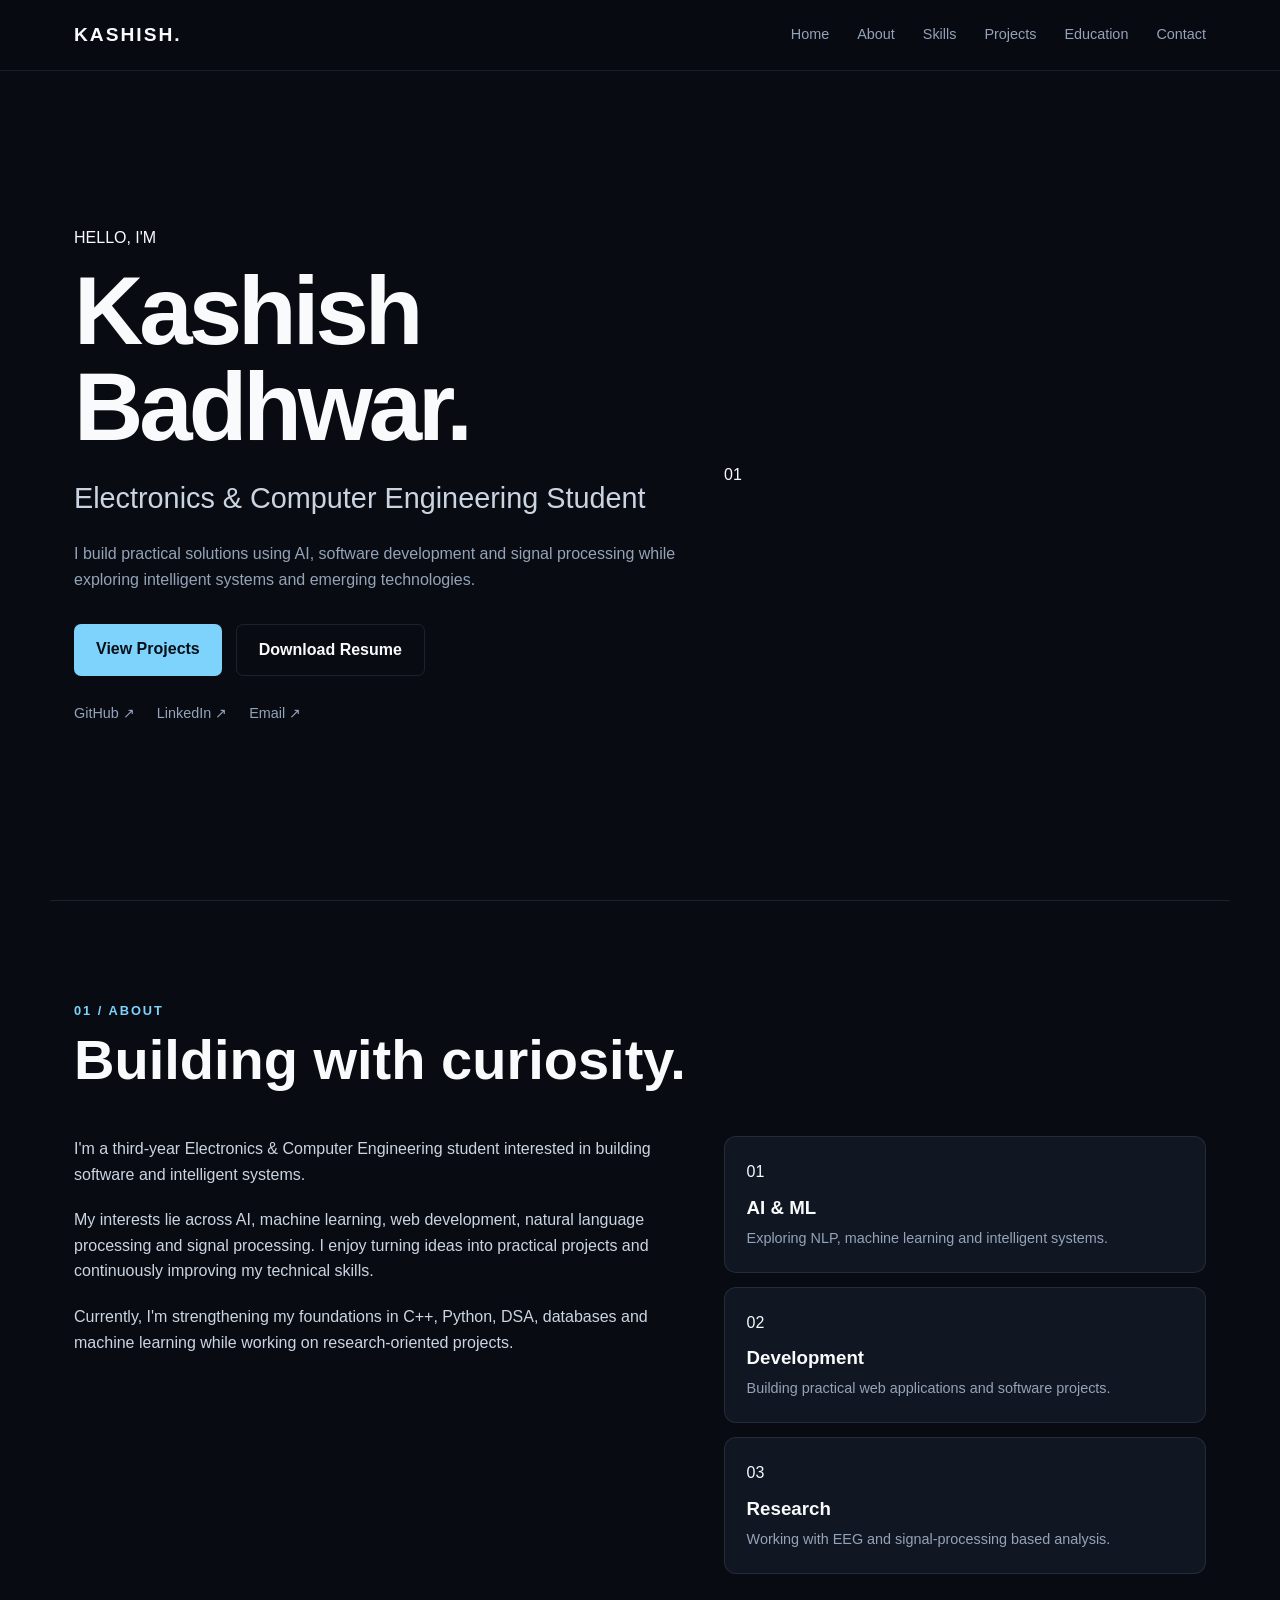
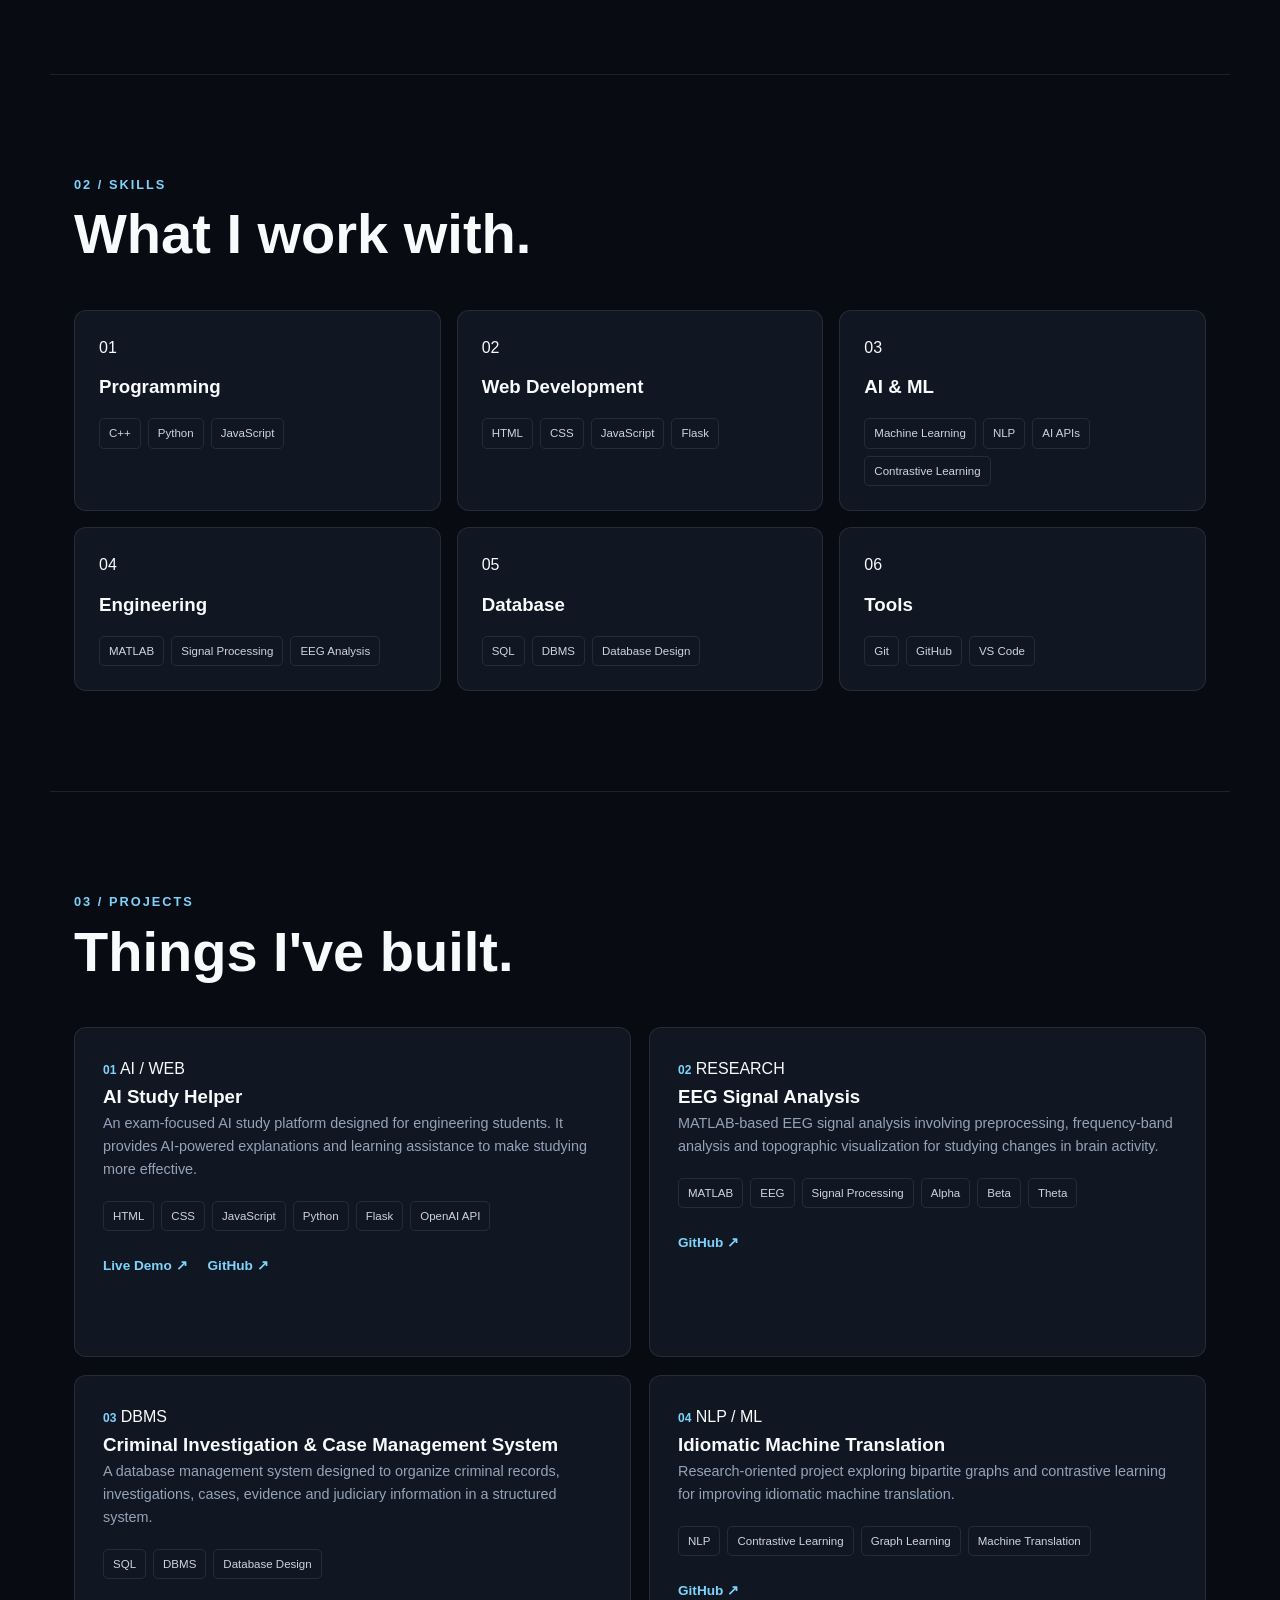
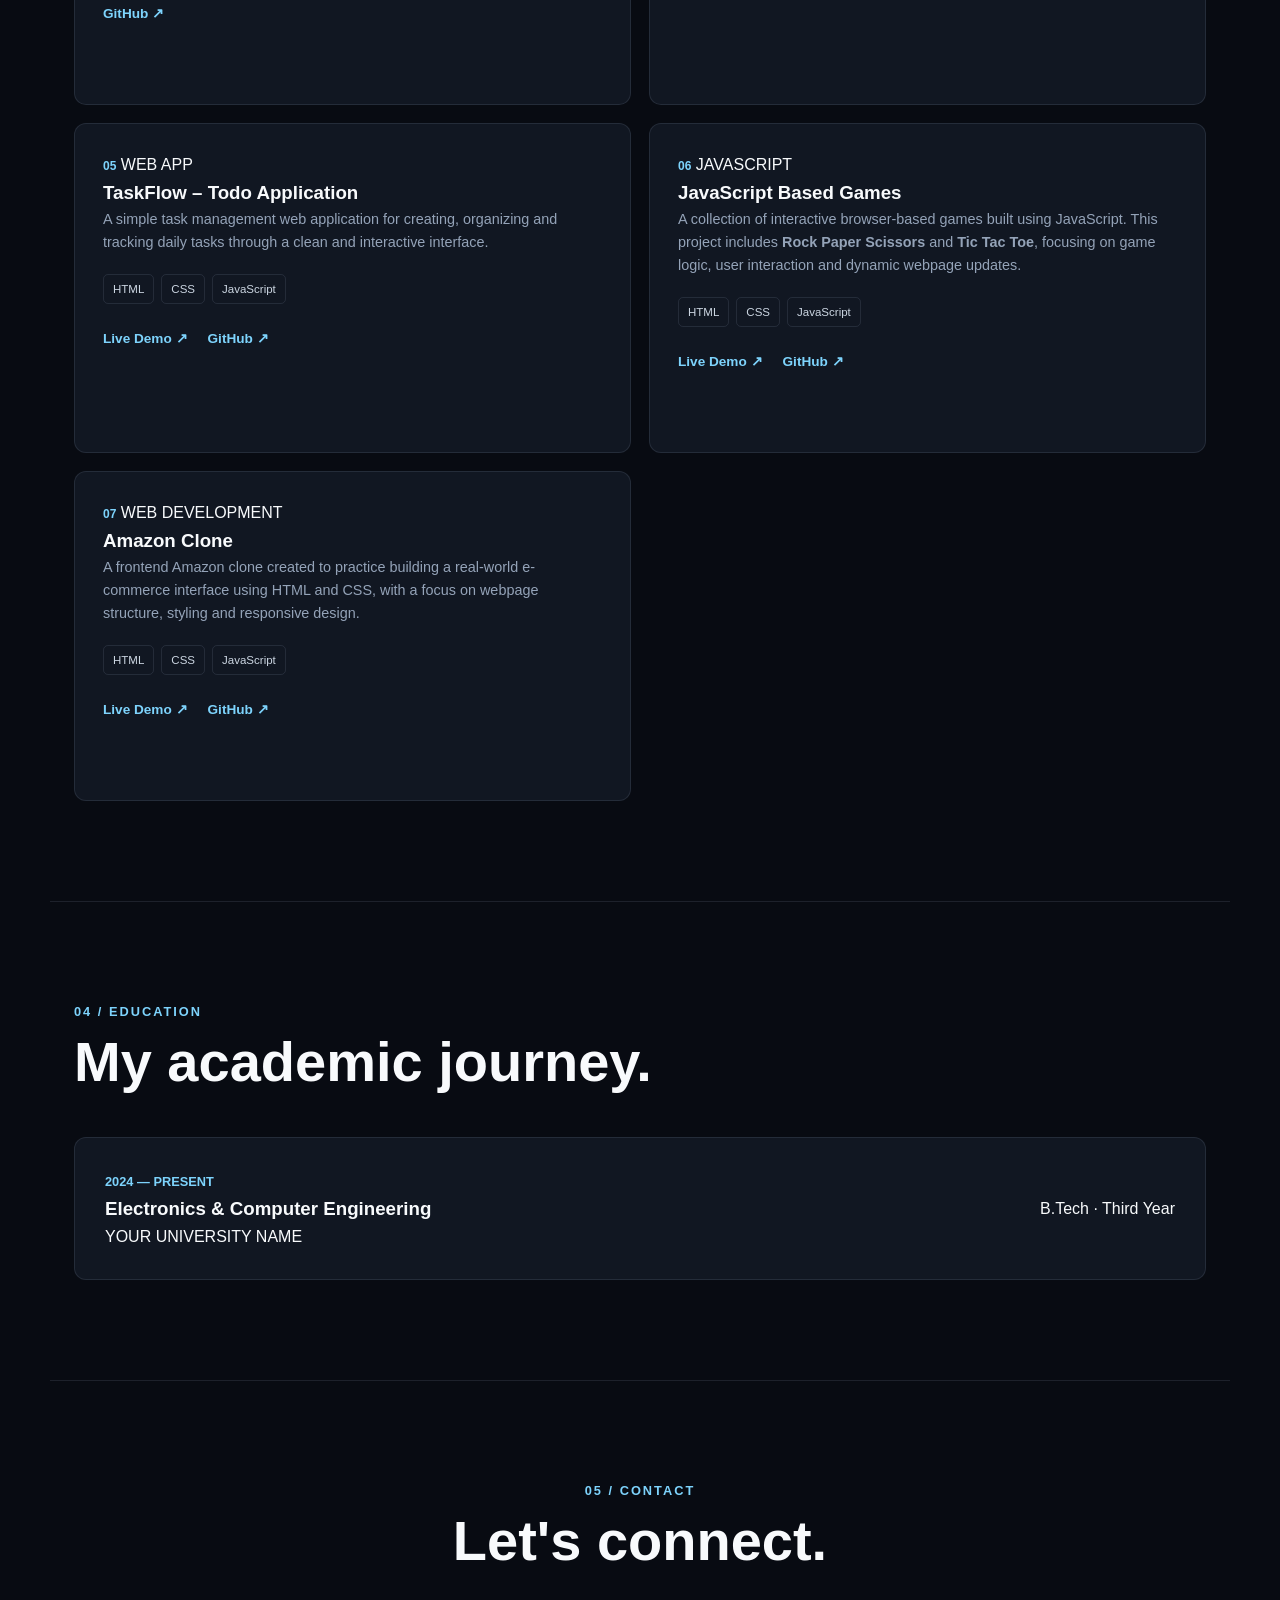
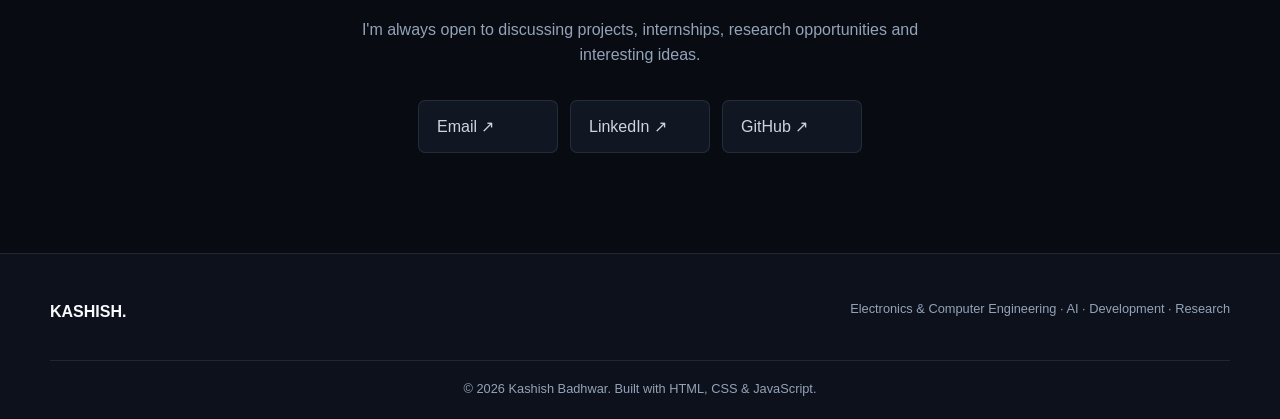
==== commit c914c247: "Fix portfolio links" ====
--- a/index.html
+++ b/index.html
@@ -46,7 +46,7 @@
         <div class="hero-buttons">
             <a href="#projects" class="btn primary-btn">View Projects</a>
 
-            <a href="assets/resume.pdf"
+            <a href=""C:\Users\ASUS\Downloads\Kashish_cv (1).pdf""
                class="btn secondary-btn"
                target="_blank">
                 Download Resume
@@ -55,8 +55,8 @@
 
         <div class="social-links">
             <a href="https://github.com/kashishb20" target="_blank">GitHub ↗</a>
-            <a href="YOUR_LINKEDIN_LINK" target="_blank">LinkedIn ↗</a>
-            <a href="mailto:YOUR_EMAIL">Email ↗</a>
+            <a href="https://www.linkedin.com/in/kashish-badhwar-300008380?utm_source=share_via&utm_content=profile&utm_medium=member_android" target="_blank">LinkedIn ↗</a>
+            <a href="kashishbadhwar79@gmail.com">Email ↗</a>
         </div>
 
     </div>
@@ -249,12 +249,12 @@
             </div>
 
             <div class="project-links">
-                <a href="YOUR_AI_STUDY_HELPER_LIVE_LINK"
+                <a href="https://kashishb20.github.io/AI_Study_Helper/frontend/index.html"
                    target="_blank">
                     Live Demo ↗
                 </a>
 
-                <a href="YOUR_AI_STUDY_HELPER_GITHUB"
+                <a href="https://github.com/kashishb20/AI_Study_Helper"
                    target="_blank">
                     GitHub ↗
                 </a>
@@ -290,7 +290,7 @@
             </div>
 
             <div class="project-links">
-                <a href="YOUR_EEG_GITHUB"
+                <a href="https://github.com/kashishb20/EEG-Signal-Analysis"
                    target="_blank">
                     GitHub ↗
                 </a>
@@ -323,7 +323,7 @@
             </div>
 
             <div class="project-links">
-                <a href="YOUR_DBMS_GITHUB"
+                <a href="https://github.com/kashishb20/Criminal-Investigation-Case-Management-System"
                    target="_blank">
                     GitHub ↗
                 </a>
@@ -357,7 +357,7 @@
             </div>
 
             <div class="project-links">
-                <a href="YOUR_NLP_GITHUB"
+                <a href="https://github.com/kashishb20/Idiomatic-Machine-Translation"
                    target="_blank">
                     GitHub ↗
                 </a>
@@ -390,12 +390,12 @@
             </div>
 
             <div class="project-links">
-                <a href="YOUR_TASKFLOW_LIVE_LINK"
+                <a href="https://kashishb20.github.io/ToDo-list/"
                    target="_blank">
                     Live Demo ↗
                 </a>
 
-                <a href="YOUR_TASKFLOW_GITHUB"
+                <a href="https://github.com/kashishb20/ToDo-list"
                    target="_blank">
                     GitHub ↗
                 </a>
@@ -403,80 +403,85 @@
 
         </article>
 
-
-        <!-- PROJECT 6 -->
-
-        <article class="project-card">
-
-            <div class="project-top">
-                <span class="project-number">06</span>
-                <span class="project-type">JAVASCRIPT</span>
-            </div>
-
-            <h3>Rock Paper Scissors</h3>
-
-            <p>
-                An interactive browser-based Rock Paper Scissors game
-                built to practice JavaScript logic, user interaction
-                and dynamic webpage updates.
-            </p>
-
-            <div class="project-tech">
-                <span>HTML</span>
-                <span>CSS</span>
-                <span>JavaScript</span>
-            </div>
-
-            <div class="project-links">
-                <a href="YOUR_RPS_LIVE_LINK"
-                   target="_blank">
-                    Live Demo ↗
-                </a>
-
-                <a href="YOUR_RPS_GITHUB"
-                   target="_blank">
-                    GitHub ↗
-                </a>
-            </div>
-
-        </article>
-
-
-        <!-- PROJECT 7 -->
-
-        <article class="project-card">
-
-            <div class="project-top">
-                <span class="project-number">07</span>
-                <span class="project-type">JAVASCRIPT</span>
-            </div>
-
-            <h3>Tic Tac Toe</h3>
-
-            <p>
-                A browser-based Tic Tac Toe game featuring interactive
-                gameplay and JavaScript-based game logic.
-            </p>
-
-            <div class="project-tech">
-                <span>HTML</span>
-                <span>CSS</span>
-                <span>JavaScript</span>
-            </div>
-
-            <div class="project-links">
-                <a href="YOUR_TTT_LIVE_LINK"
-                   target="_blank">
-                    Live Demo ↗
-                </a>
-
-                <a href="YOUR_TTT_GITHUB"
-                   target="_blank">
-                    GitHub ↗
-                </a>
-            </div>
-
-        </article>
+ 
+    <!-- PROJECT 6 -->
+
+    <article class="project-card">
+
+        <div class="project-top">
+            <span class="project-number">06</span>
+            <span class="project-type">JAVASCRIPT</span>
+        </div>
+
+        <h3>JavaScript Based Games</h3>
+
+        <p>
+            A collection of interactive browser-based games built using
+            JavaScript. This project includes <strong>Rock Paper Scissors</strong>
+            and <strong>Tic Tac Toe</strong>, focusing on game logic,
+            user interaction and dynamic webpage updates.
+        </p>
+
+        <div class="project-tech">
+            <span>HTML</span>
+            <span>CSS</span>
+            <span>JavaScript</span>
+        </div>
+
+        <div class="project-links">
+            <a href="https://kashishb20.github.io/javascript_based_2games/"
+            target="_blank"
+            rel="noopener noreferrer">
+                Live Demo ↗
+            </a>
+
+            <a href="https://github.com/kashishb20/javascript_based_2games"
+            target="_blank"
+            rel="noopener noreferrer">
+                GitHub ↗
+            </a>
+        </div>
+
+    </article>
+
+
+    <!-- PROJECT 7 -->
+
+    <article class="project-card">
+
+        <div class="project-top">
+            <span class="project-number">07</span>
+            <span class="project-type">WEB DEVELOPMENT</span>
+        </div>
+
+        <h3>Amazon Clone</h3>
+
+        <p>
+            A frontend Amazon clone created to practice building a
+            real-world e-commerce interface using HTML and CSS,
+            with a focus on webpage structure, styling and responsive design.
+        </p>
+
+        <div class="project-tech">
+            <span>HTML</span>
+            <span>CSS</span>
+            <span>JavaScript</span>
+        </div>
+
+        <div class="project-links">
+            <a href="https://kashishb20.github.io/amazon_clone/"
+            target="_blank"
+            rel="noopener noreferrer">
+                Live Demo ↗
+            </a>
+
+            <a href="https://github.com/kashishb20/amazon_clone"
+            target="_blank"
+            rel="noopener noreferrer">
+                GitHub ↗
+            </a>
+        </div>
+    </article>
 
     </div>
 
@@ -530,7 +535,7 @@
                 Email ↗
             </a>
 
-            <a href="YOUR_LINKEDIN_LINK"
+            <a href="https://www.linkedin.com/in/kashish-badhwar-300008380?utm_source=share_via&utm_content=profile&utm_medium=member_android"
                target="_blank"
                class="contact-link">
                 LinkedIn ↗
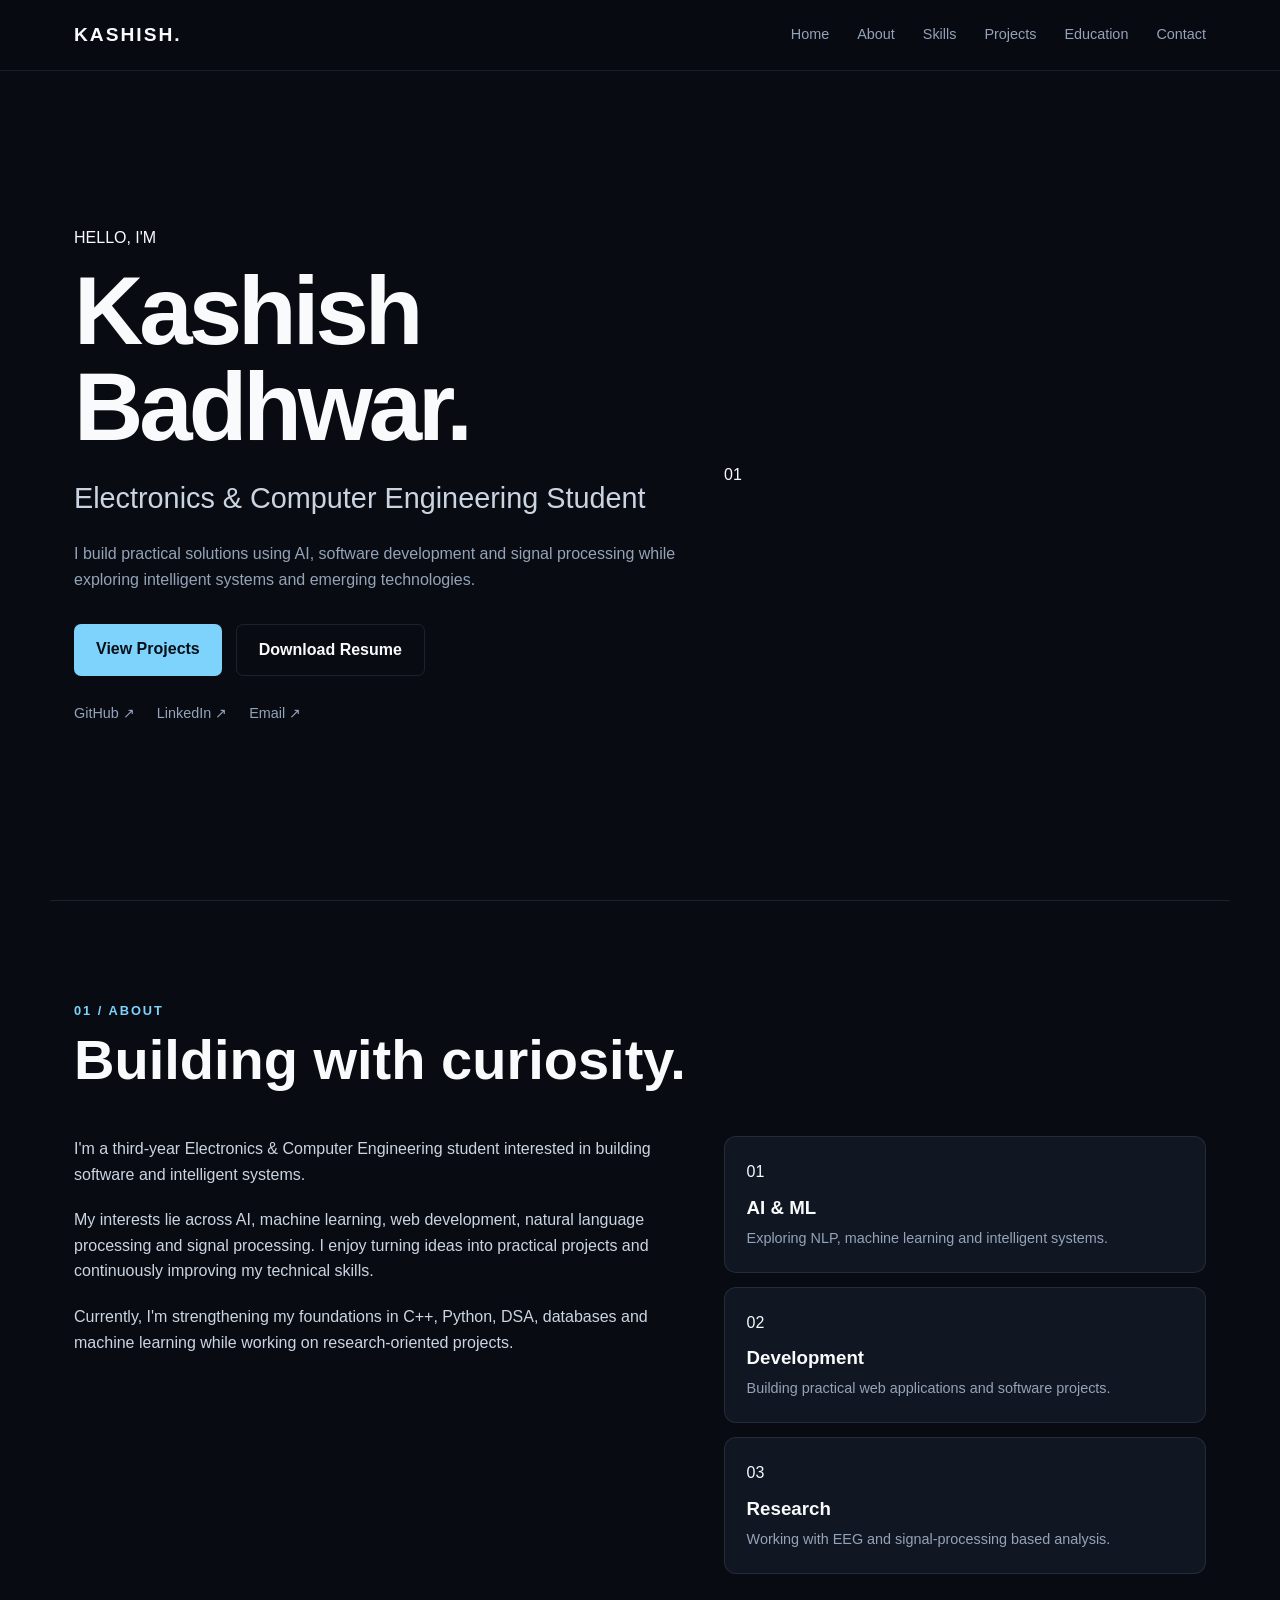
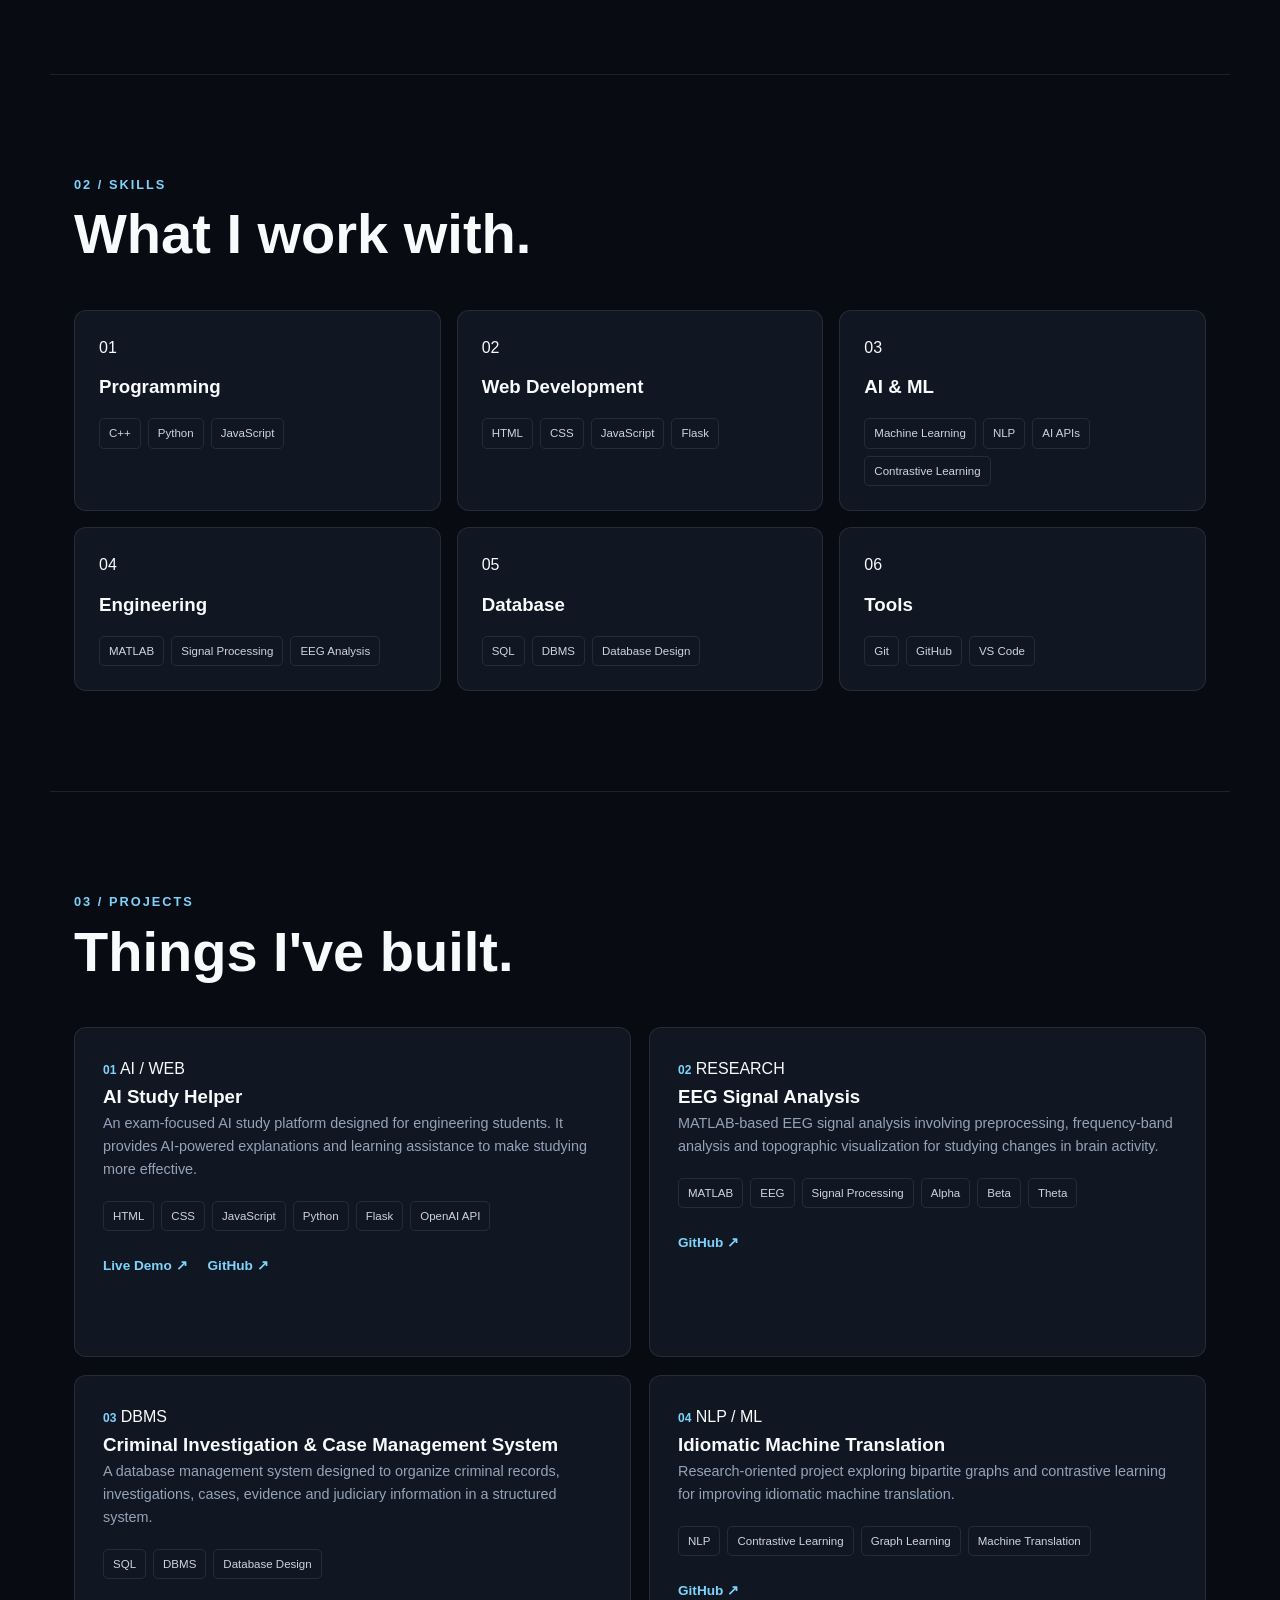
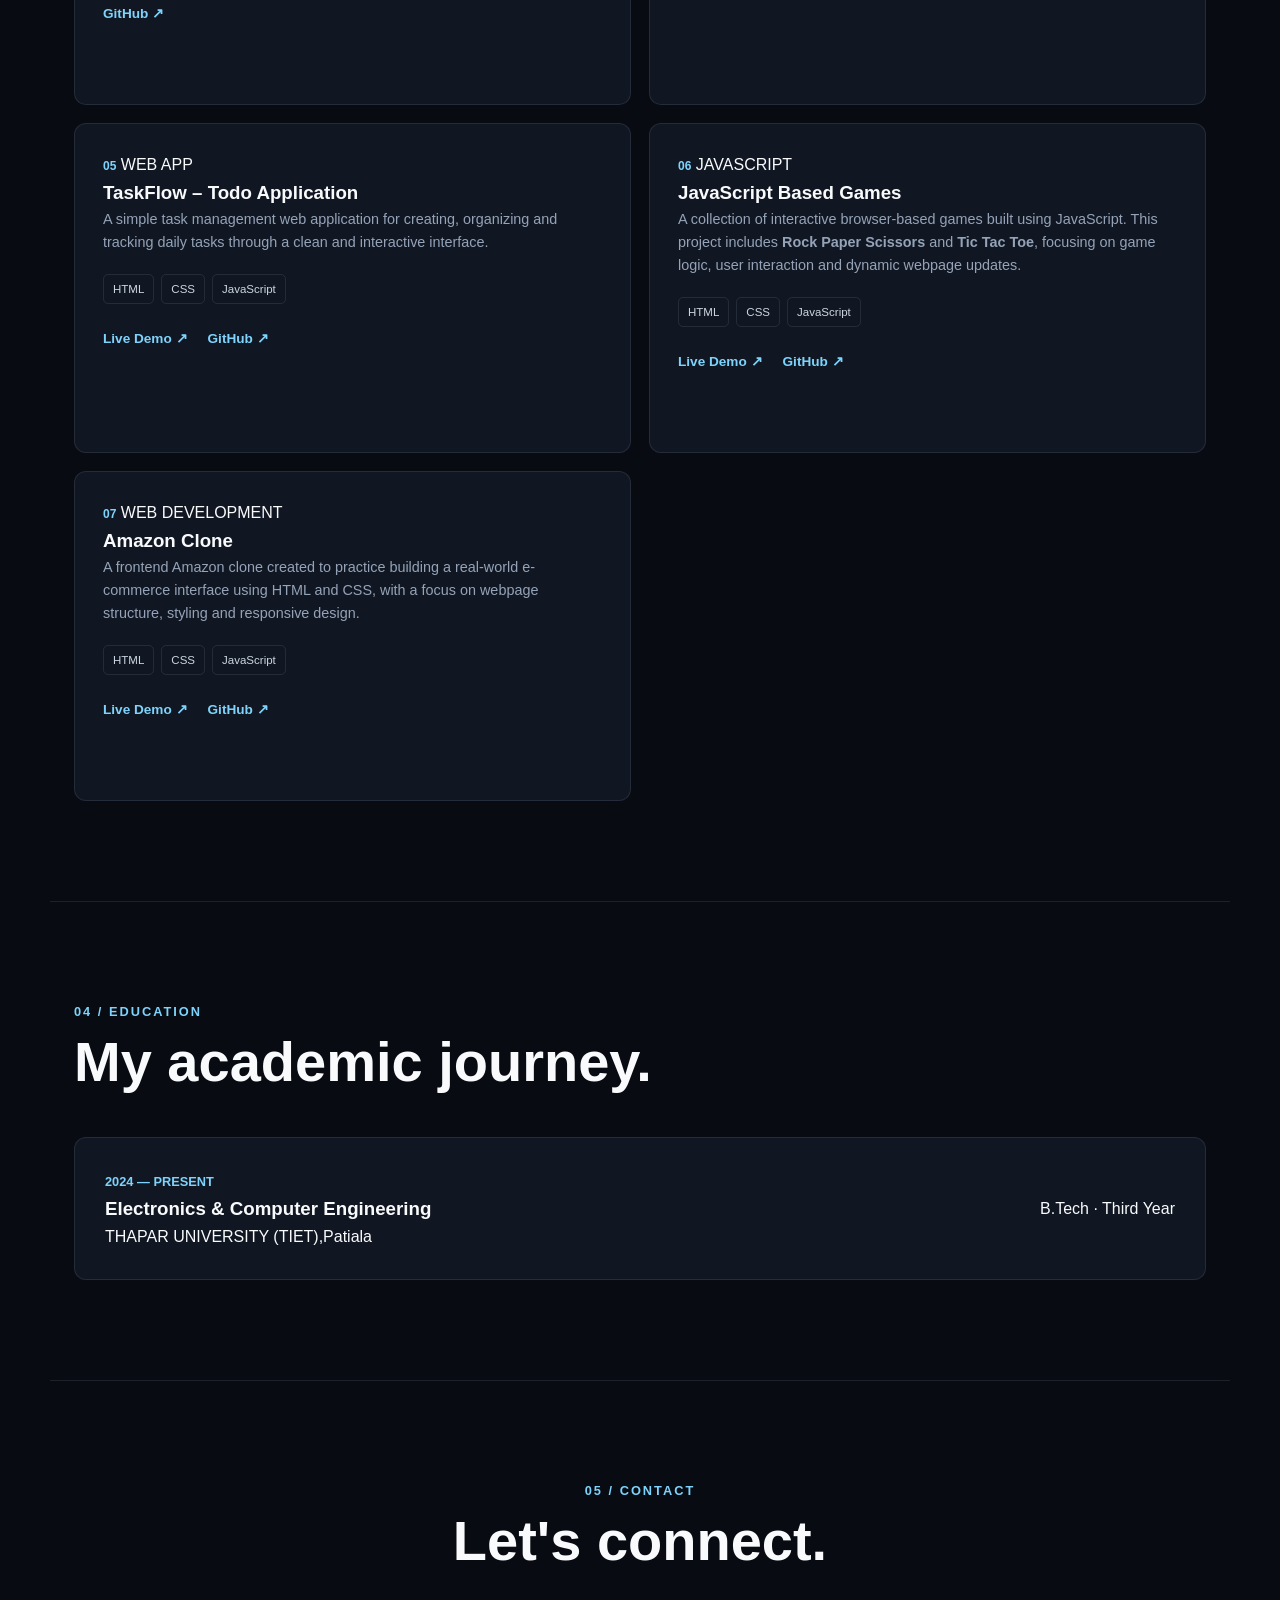
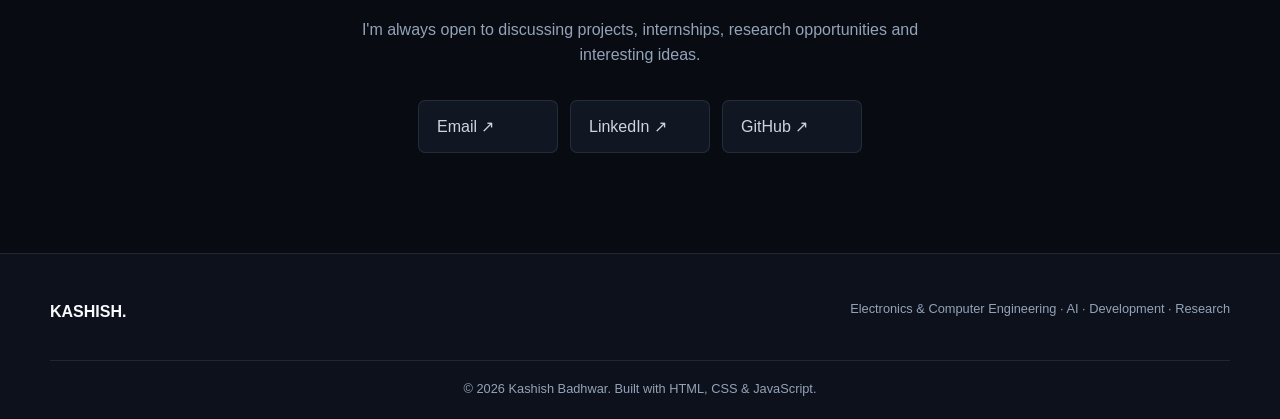
==== commit 5961f1e4: "Update portfolio projects" ====
--- a/index.html
+++ b/index.html
@@ -502,7 +502,7 @@
 
             <h3>Electronics & Computer Engineering</h3>
 
-            <p>YOUR UNIVERSITY NAME</p>
+            <p>THAPAR UNIVERSITY (TIET),Patiala</p>
         </div>
 
         <span class="education-status">
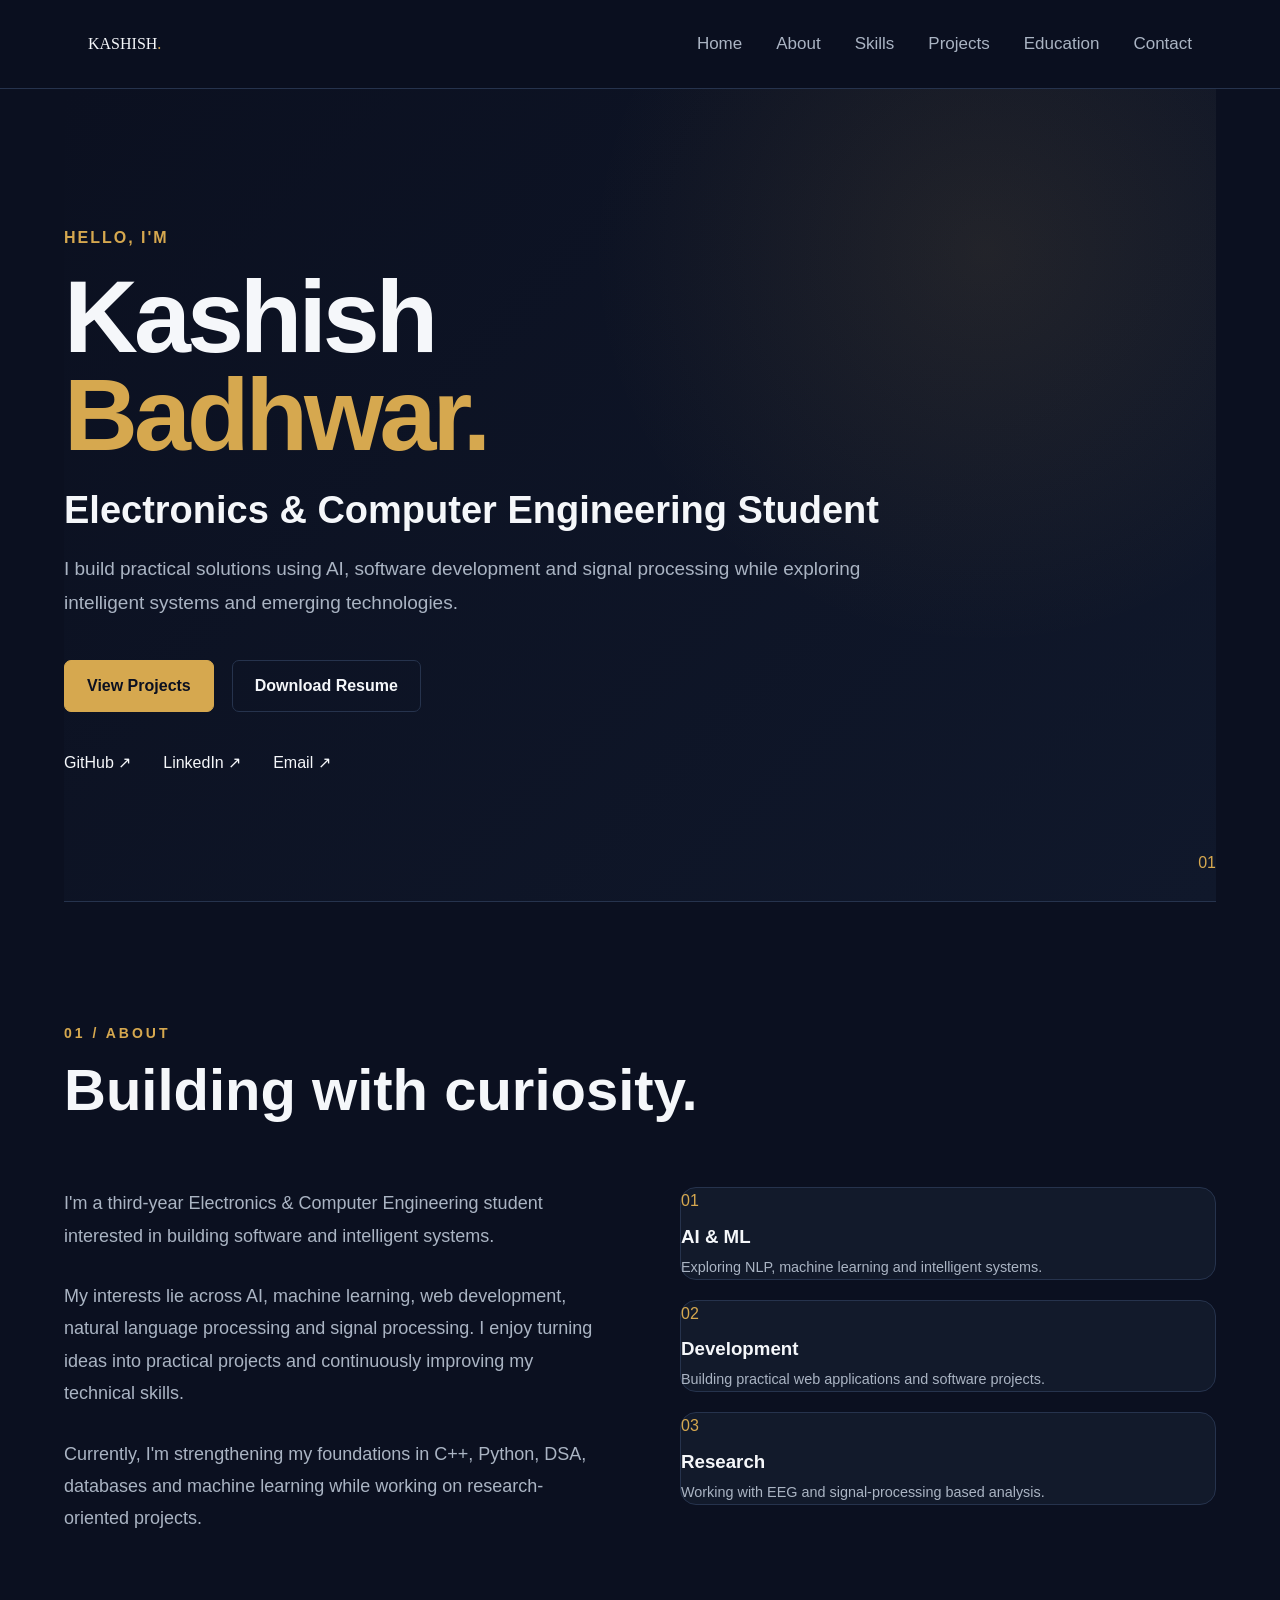
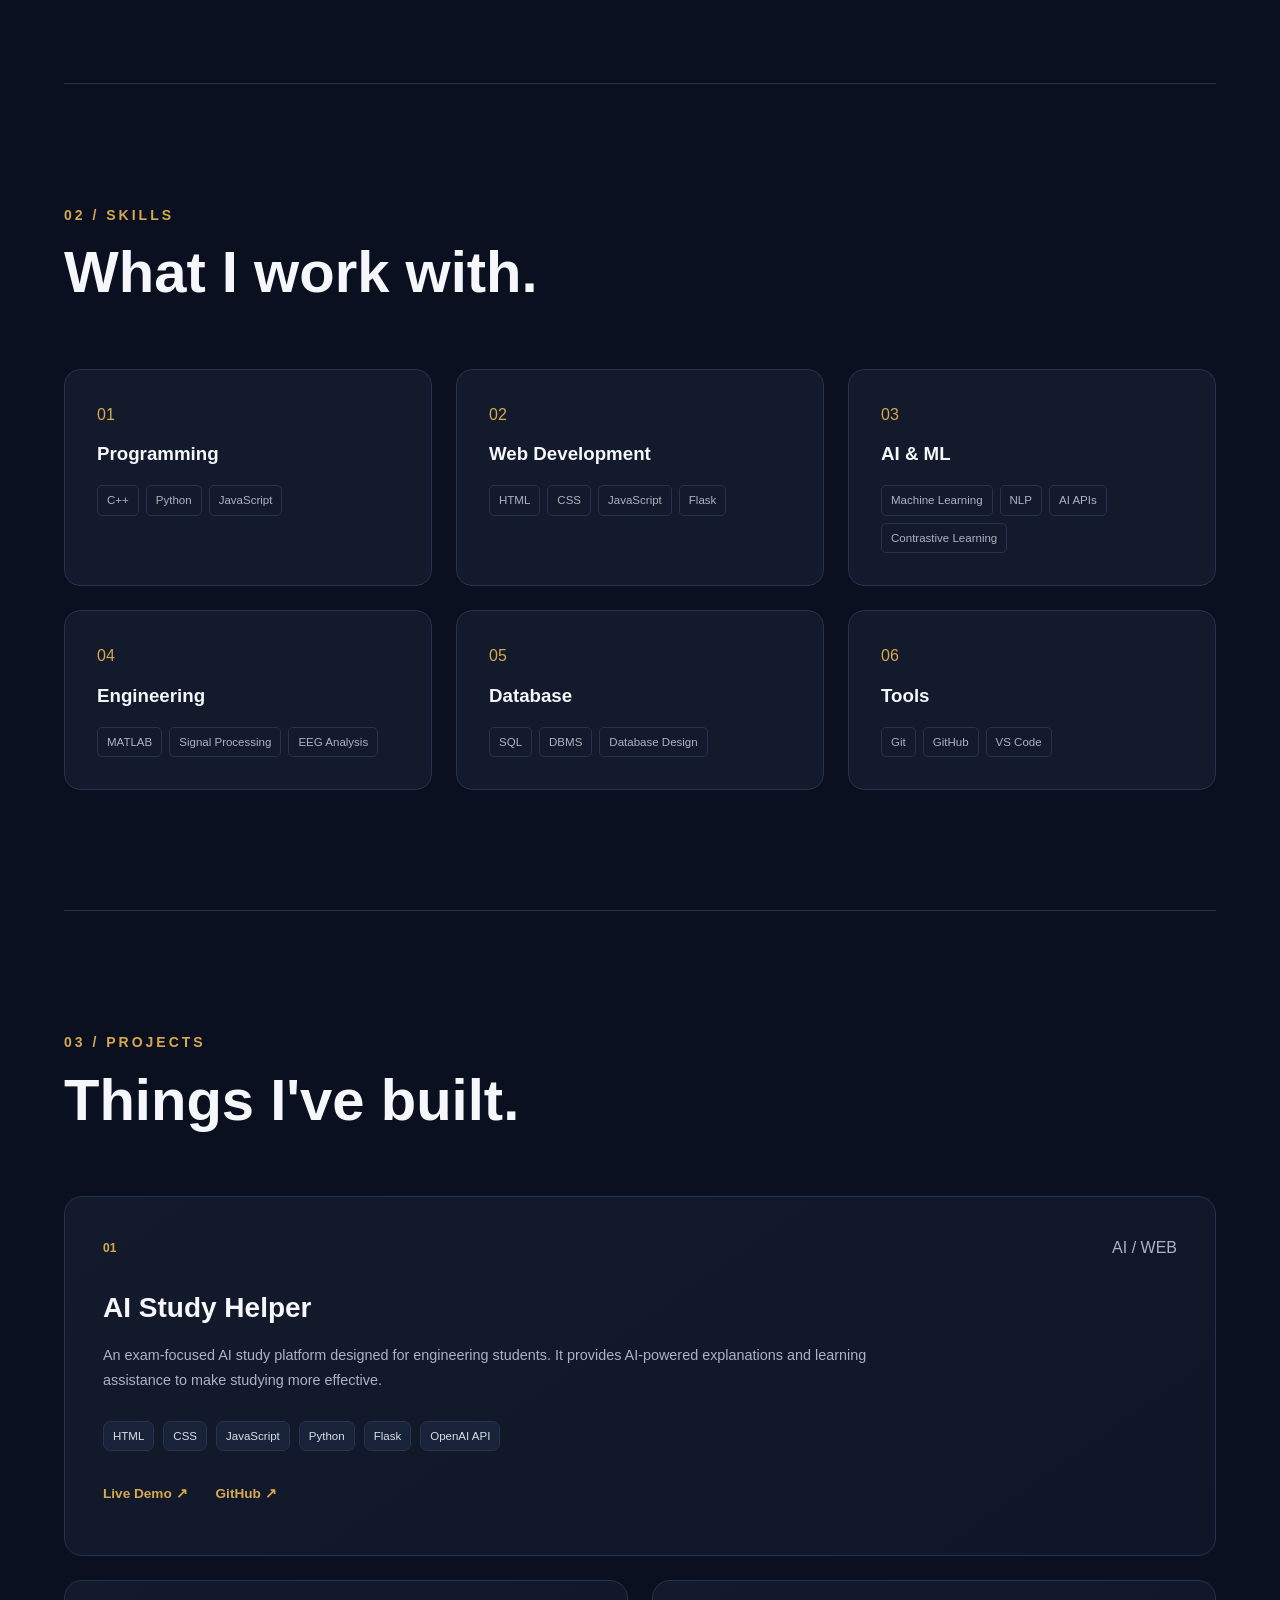
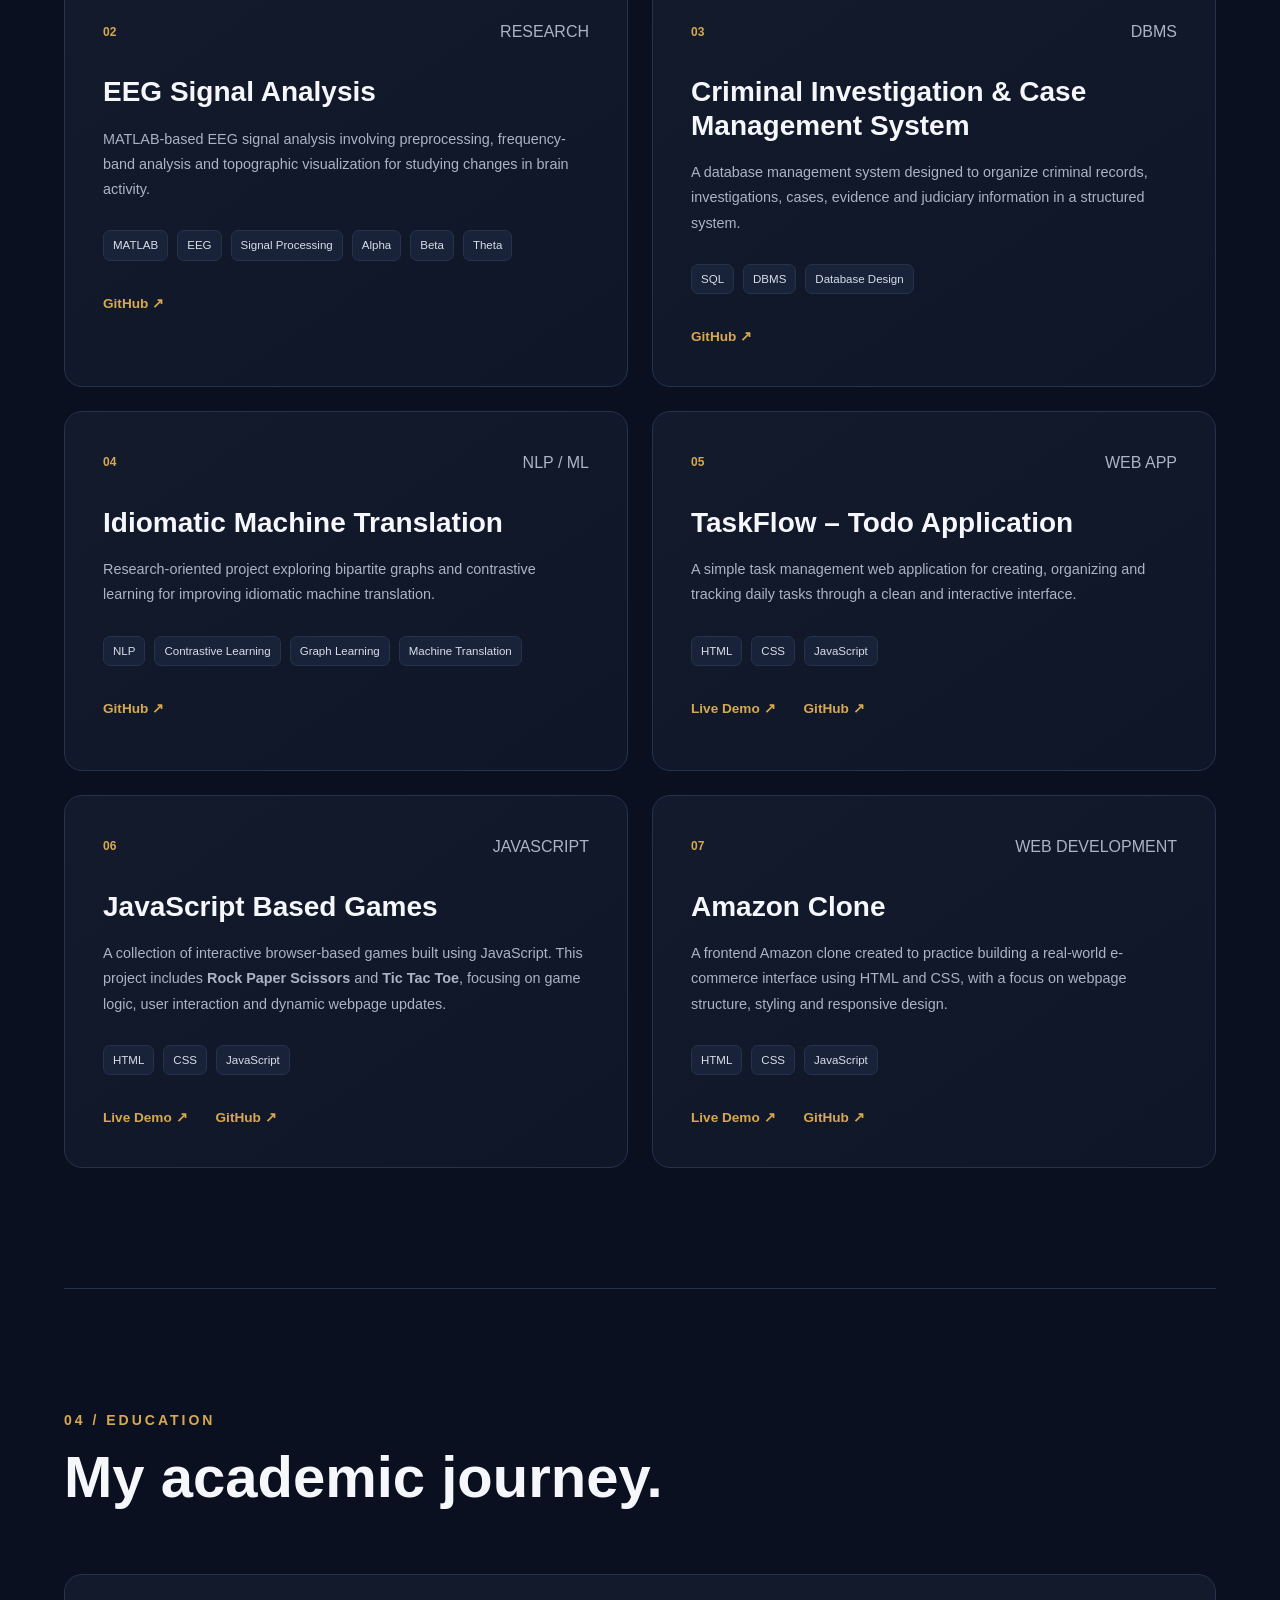
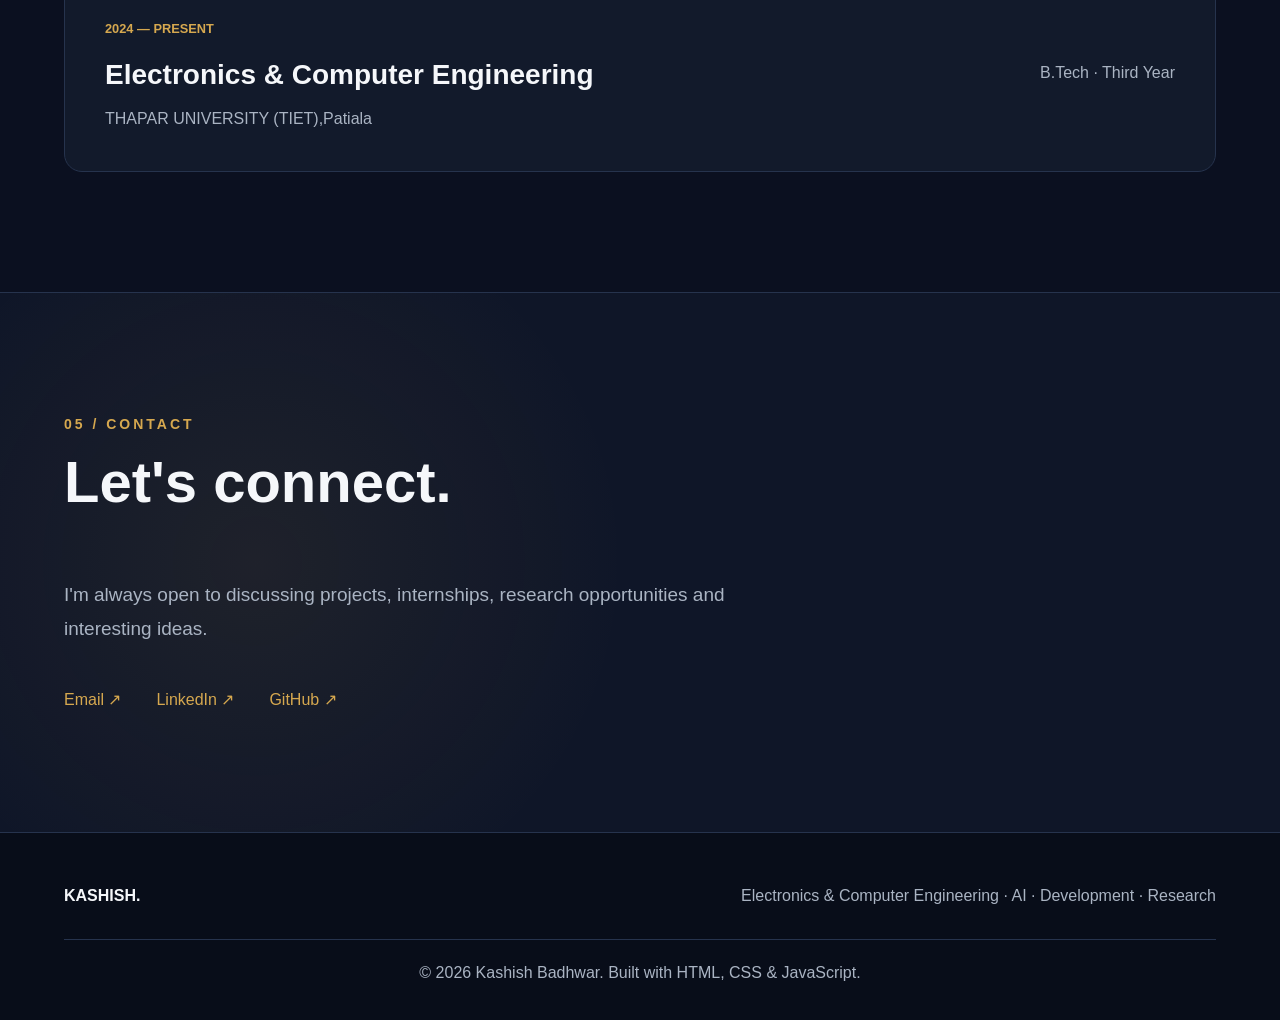
==== commit e0eb5ea9: "Update portfolio layout and styling" ====
--- a/index.html
+++ b/index.html
@@ -530,7 +530,7 @@
 
         <div class="contact-links">
 
-            <a href="mailto:YOUR_EMAIL"
+            <a href="mailto:kashishbadhwar79@gmail.com"
                class="contact-link">
                 Email ↗
             </a>
--- a/style.css
+++ b/style.css
@@ -1,34 +1,44 @@
 *{margin:0;padding:0;box-sizing:border-box}
 
-:root{
-    --bg:#080b12;
-    --card:#111722;
-    --primary:#7dd3fc;
-    --text:#f8fafc;
-    --muted:#94a3b8;
-    --border:rgba(148,163,184,.15);
+:root {
+    --bg: #0B1020;
+    --bg-secondary: #0F1628;
+
+    --card: #121A2B;
+    --card-hover: #182238;
+
+    --text: #F5F7FA;
+    --muted: #AAB4C3;
+
+    --accent: #D6A84F;
+    --accent-hover: #F0C96A;
+
+    --border: #26334D;
+
+    --white: #FFFFFF;
 }
 
 html{scroll-behavior:smooth}
 
-body{
-    font-family:Arial,Helvetica,sans-serif;
-    background:var(--bg);
-    color:var(--text);
-    line-height:1.6;
-    overflow-x:hidden
+body {
+    margin: 0;
+    background: var(--bg);
+    color: var(--text);
+    font-family: Arial, sans-serif;
+    line-height: 1.6;
 }
 
 a{text-decoration:none;color:inherit}
 
-.navbar{
-    position:fixed;
-    top:0;
-    width:100%;
-    z-index:1000;
-    background:rgba(8,11,18,.9);
-    backdrop-filter:blur(12px);
-    border-bottom:1px solid var(--border)
+.navbar {
+    position: sticky;
+    top: 0;
+    z-index: 1000;
+
+    background: rgba(11, 16, 32, 0.92);
+    backdrop-filter: blur(12px);
+
+    border-bottom: 1px solid var(--border);
 }
 
 .nav-container{
@@ -41,21 +51,28 @@
     justify-content:space-between
 }
 
-.logo{
-    font-size:1.2rem;
-    font-weight:800;
-    letter-spacing:2px
+.logo {
+    color: var(--text);
+    text-decoration: none;
+    font-family: Cambria, Cochin, Georgia, Times, 'Times New Roman', serif;
+    font-size:medium;
+}
+
+.logo span {
+    color: var(--accent);
 }
 
 .logo:hover,.nav-links a:hover,.social-links a:hover,
 .project-links a:hover,.footer a:hover{color:var(--primary)}
 
-.nav-links{display:flex;gap:28px}
-
-.nav-links a,.social-links a{
-    color:var(--muted);
-    font-size:.9rem;
-    transition:.3s
+.nav-links a {
+    color: var(--muted);
+    text-decoration: none;
+    transition: 0.3s ease;
+}
+
+.nav-links a:hover {
+    color: var(--accent);
 }
 
 .menu-toggle{
@@ -67,13 +84,18 @@
     cursor:pointer
 }
 
-.hero{
-    min-height:100vh;
-    max-width:1180px;
-    margin:auto;
-    padding:150px 24px 100px;
-    display:flex;
-    align-items:center
+.hero {
+    background:
+        radial-gradient(
+            circle at 80% 20%,
+            rgba(214, 168, 79, 0.10),
+            transparent 35%
+        ),
+        linear-gradient(
+            135deg,
+            #0B1020,
+            #10182B
+        );
 }
 
 .hero-greeting,.section-heading p{
@@ -83,23 +105,16 @@
     letter-spacing:2px
 }
 
-.hero h1{
-    font-size:clamp(3.5rem,8vw,6rem);
-    line-height:1;
-    letter-spacing:-4px;
-    margin:12px 0 20px
-}
-
-.hero h2{
-    color:#cbd5e1;
-    font-size:clamp(1.2rem,2.5vw,1.8rem);
-    font-weight:500
-}
-
-.hero-description{
-    max-width:650px;
-    color:var(--muted);
-    margin-top:20px
+.hero h1 {
+    color: var(--text);
+}
+
+.hero h1 span {
+    color: var(--accent);
+}
+
+.hero-description {
+    color: var(--muted);
 }
 
 .hero-buttons{
@@ -115,17 +130,26 @@
     transition:.3s
 }
 
-.primary-btn{
-    background:var(--primary);
-    color:#071018
-}
-
-.primary-btn:hover,.secondary-btn:hover{
-    transform:translateY(-3px)
-}
-
-.secondary-btn{
-    border:1px solid var(--border)
+.primary-btn {
+    background: var(--accent);
+    color: #0B1020;
+    border: 1px solid var(--accent);
+}
+
+.primary-btn:hover {
+    background: var(--accent-hover);
+    border-color: var(--accent-hover);
+}
+
+.secondary-btn {
+    background: transparent;
+    color: var(--text);
+    border: 1px solid var(--border);
+}
+
+.secondary-btn:hover {
+    border-color: var(--accent);
+    color: var(--accent);
 }
 
 .social-links{
@@ -141,12 +165,12 @@
     border-top:1px solid var(--border)
 }
 
-.section-heading{margin-bottom:45px}
-
-.section-heading h2{
-    font-size:clamp(2.2rem,5vw,3.5rem);
-    line-height:1.1;
-    margin-top:8px
+.section-heading p {
+    color: var(--accent);
+}
+
+.section-heading h2 {
+    color: var(--text);
 }
 
 .about-content{
@@ -174,9 +198,16 @@
     transform:translateY(-5px);
     border-color:rgba(125,211,252,.35)
 }
-
-.highlight-card{padding:22px}
-
+ 
+.highlight-card {
+    background: var(--card);
+    border: 1px solid var(--border);
+    border-radius: 16px;
+}
+
+.highlight-card:hover {
+    border-color: rgba(214, 168, 79, 0.5);
+}
 .highlight-number,.project-number{
     color:var(--primary);
     font-size:.75rem;
@@ -190,13 +221,36 @@
     font-size:.9rem
 }
 
+.highlight-card span {
+    color: var(--accent);
+}
+
+.highlight-card h3 {
+    color: var(--text);
+}
+
+.highlight-card p {
+    color: var(--muted);
+}
+
 .skills-grid{
     display:grid;
     grid-template-columns:repeat(3,1fr);
     gap:16px
 }
 
-.skill-card{padding:24px}
+.skill-card {
+    background: var(--card);
+    border: 1px solid var(--border);
+    border-radius: 16px;
+
+    transition: 0.3s ease;
+}
+
+.skill-card:hover {
+    transform: translateY(-4px);
+    border-color: rgba(214, 168, 79, 0.5);
+}
 
 .skill-card h3{margin:12px 0 16px}
 
@@ -219,6 +273,18 @@
     color:#cbd5e1;
     font-size:.72rem
 }
+.skill-number {
+    color: var(--accent);
+}
+
+.skill-card h3 {
+    color: var(--text);
+}
+
+.skill-list span {
+    color: var(--muted);
+}
+
 
 .projects-grid{
     display:grid;
@@ -226,10 +292,30 @@
     gap:18px
 }
 
-.project-card{
-    padding:28px;
-    min-height:330px
-}
+.project-card {
+    background: linear-gradient(
+        145deg,
+        #121A2B,
+        #0F1628
+    );
+
+    border: 1px solid var(--border);
+    border-radius: 18px;
+
+    transition:
+        transform 0.3s ease,
+        border-color 0.3s ease,
+        box-shadow 0.3s ease;
+}
+.project-card:hover {
+    transform: translateY(-6px);
+
+    border-color: rgba(214, 168, 79, 0.55);
+
+    box-shadow:
+        0 15px 40px rgba(0, 0, 0, 0.35);
+}
+
 
 .project-category{
     color:var(--muted);
@@ -244,6 +330,12 @@
 }
 
 .project-tech{margin-top:20px}
+.project-number {
+    color: var(--accent);
+}
+.project-type {
+    color: var(--muted);
+}
 
 .project-links{
     display:flex;
@@ -261,7 +353,34 @@
     text-align:center;
     margin-top:35px
 }
-
+.project-links a {
+    color: var(--accent);
+    text-decoration: none;
+    font-weight: 600;
+
+    transition: 0.3s ease;
+}
+
+.project-links a:hover {
+    color: var(--accent-hover);
+}
+.project-tech span {
+    background: #182238;
+    color: #D7DEE8;
+
+    border: 1px solid var(--border);
+
+    border-radius: 7px;
+}
+.project-tech span:hover {
+    border-color: var(--accent);
+    color: var(--accent);
+}
+.project-card p {
+    color: var(--muted);
+}.project-card h3 {
+    color: var(--text);
+}
 .education-card{
     padding:30px;
     display:flex;
@@ -287,47 +406,62 @@
     background:rgba(125,211,252,.08);
     font-size:.75rem
 }
-
-.contact-section{text-align:center}
-
-.contact-content{max-width:750px;margin:auto}
-
-.contact-description{
-    color:var(--muted);
-    max-width:600px;
-    margin:auto
-}
-
-.contact-links{
-    display:flex;
-    justify-content:center;
-    flex-wrap:wrap;
-    gap:12px;
-    margin-top:32px
-}
-
-.contact-link{
-    min-width:140px;
-    padding:13px 18px;
-    display:flex;
-    justify-content:space-between;
-    border:1px solid var(--border);
-    border-radius:7px;
-    background:var(--card);
-    color:#cbd5e1;
-    transition:.3s
-}
-
-.contact-link:hover{
-    color:var(--primary);
-    transform:translateY(-3px)
-}
-
-.footer{
-    padding:45px 24px 20px;
-    background:#0d111b;
-    border-top:1px solid var(--border)
-}
+.education-card {
+    background: var(--card);
+    border: 1px solid var(--border);
+    border-radius: 18px;
+}
+
+.education-year {
+    color: var(--accent);
+}
+
+.education-card h3 {
+    color: var(--text);
+}
+
+.education-card p {
+    color: var(--muted);
+}
+
+.education-status {
+    color: var(--muted);
+}
+.contact-section {
+    background:
+        radial-gradient(
+            circle at 20% 50%,
+            rgba(214, 168, 79, 0.08),
+            transparent 35%
+        ),
+        var(--bg-secondary);
+}
+.contact-description {
+    color: var(--muted);
+}
+
+.contact-link {
+    color: var(--accent);
+    text-decoration: none;
+}
+
+.contact-link:hover {
+    color: var(--accent-hover);
+}
+
+.footer {
+    background: #080D19;
+    border-top: 1px solid var(--border);
+}
+
+.footer strong {
+    color: var(--text);
+}
+
+.footer p {
+    color: var(--muted);
+}
+
 
 .footer-content{
     max-width:1180px;
@@ -336,8 +470,7 @@
     justify-content:space-between;
     gap:25px
 }
-
-.footer p{color:var(--muted);font-size:.8rem}
+ 
 
 .footer-socials{
     display:flex;
@@ -404,3 +537,430 @@
 
     .social-links{flex-wrap:wrap}
 }
+/* =========================================
+   FINAL LAYOUT FIX
+   ========================================= */
+
+/* Global */
+* {
+    box-sizing: border-box;
+}
+
+html {
+    scroll-behavior: smooth;
+}
+
+body {
+    margin: 0;
+    padding: 0;
+    background: var(--bg);
+    color: var(--text);
+    overflow-x: hidden;
+}
+
+
+/* =========================================
+   NAVBAR
+   ========================================= */
+
+.nav-container {
+    width: min(1400px, 90%);
+    margin: 0 auto;
+
+    display: flex;
+    align-items: center;
+    justify-content: space-between;
+
+    min-height: 88px;
+}
+
+.nav-links {
+    display: flex;
+    align-items: center;
+    gap: 34px;
+}
+
+.nav-links a {
+    font-size: 17px;
+}
+
+
+/* =========================================
+   HERO
+   ========================================= */
+
+.hero {
+    width: min(1400px, 90%);
+    min-height: calc(100vh - 88px);
+
+    margin: 0 auto;
+    padding: 110px 0 100px;
+
+    position: relative;
+
+    display: flex;
+    align-items: center;
+}
+
+.hero-content {
+    width: 100%;
+    max-width: 1050px;
+}
+
+.eyebrow {
+    margin-bottom: 18px;
+    color: var(--accent);
+    font-weight: 600;
+    letter-spacing: 2px;
+}
+
+.hero h1 {
+    margin: 0 0 20px;
+    font-size: clamp(64px, 8vw, 110px);
+    line-height: 0.95;
+    letter-spacing: -4px;
+}
+
+.hero h2 {
+    margin: 25px 0 18px;
+    font-size: clamp(24px, 3vw, 38px);
+    line-height: 1.2;
+}
+
+.hero-description {
+    max-width: 850px;
+    font-size: 19px;
+    line-height: 1.8;
+}
+
+.hero-buttons {
+    display: flex;
+    gap: 18px;
+    margin-top: 40px;
+}
+
+.social-links {
+    display: flex;
+    gap: 32px;
+    margin-top: 38px;
+}
+
+.social-links a {
+    color: var(--text);
+    text-decoration: none;
+    transition: 0.3s ease;
+}
+
+.social-links a:hover {
+    color: var(--accent);
+}
+
+.hero-number {
+    position: absolute;
+    right: 0;
+    bottom: 25px;
+
+    font-size: 16px;
+    color: var(--accent);
+}
+
+
+/* =========================================
+   ALL SECTIONS
+   ========================================= */
+
+.section {
+    width: min(1400px, 90%);
+    margin: 0 auto;
+
+    padding: 120px 0;
+}
+
+.section-heading {
+    margin-bottom: 65px;
+}
+
+.section-heading p {
+    margin: 0 0 14px;
+    font-size: 14px;
+    font-weight: 700;
+    letter-spacing: 3px;
+    color: var(--accent);
+}
+
+.section-heading h2 {
+    margin: 0;
+    font-size: clamp(36px, 5vw, 58px);
+    line-height: 1.1;
+}
+
+
+/* =========================================
+   ABOUT
+   ========================================= */
+
+.about-content {
+    display: grid;
+    grid-template-columns: 1fr 1fr;
+    gap: 80px;
+    align-items: start;
+}
+
+.about-text {
+    max-width: 700px;
+}
+
+.about-text p {
+    margin: 0 0 28px;
+    color: var(--muted);
+    font-size: 18px;
+    line-height: 1.8;
+}
+
+.about-highlights {
+    display: grid;
+    gap: 20px;
+}
+
+
+/* =========================================
+   SKILLS
+   ========================================= */
+
+.skills-grid {
+    display: grid;
+    grid-template-columns: repeat(3, 1fr);
+    gap: 24px;
+}
+
+.skill-card {
+    padding: 32px;
+}
+
+
+/* =========================================
+   PROJECTS
+   ========================================= */
+
+.projects-grid {
+    display: grid;
+    grid-template-columns: repeat(2, 1fr);
+    gap: 24px;
+}
+
+.project-card {
+    padding: 38px;
+    min-height: 360px;
+}
+
+.project-card.featured {
+    grid-column: span 2;
+}
+
+.project-top {
+    display: flex;
+    align-items: center;
+    justify-content: space-between;
+
+    margin-bottom: 30px;
+}
+
+.project-card h3 {
+    margin: 0 0 18px;
+    font-size: 28px;
+    line-height: 1.2;
+}
+
+.project-card p {
+    max-width: 800px;
+    line-height: 1.75;
+}
+
+.project-tech {
+    display: flex;
+    flex-wrap: wrap;
+    gap: 9px;
+    margin-top: 28px;
+}
+
+.project-links {
+    display: flex;
+    gap: 28px;
+    margin-top: 32px;
+}
+
+
+/* =========================================
+   EDUCATION
+   ========================================= */
+
+.education-card {
+    padding: 40px;
+
+    display: flex;
+    align-items: center;
+    justify-content: space-between;
+
+    gap: 40px;
+}
+
+.education-card h3 {
+    margin: 12px 0 8px;
+    font-size: 28px;
+}
+
+
+/* =========================================
+   CONTACT
+   ========================================= */
+
+.contact-section {
+    width: 100%;
+    max-width: none;
+    padding-left: max(5%, calc((100% - 1400px) / 2));
+    padding-right: max(5%, calc((100% - 1400px) / 2));
+}
+
+.contact-content {
+    max-width: 900px;
+}
+
+.contact-description {
+    max-width: 700px;
+    font-size: 19px;
+    line-height: 1.8;
+}
+
+.contact-links {
+    display: flex;
+    gap: 35px;
+    margin-top: 40px;
+}
+
+
+/* =========================================
+   FOOTER
+   ========================================= */
+
+.footer-content,
+.footer-bottom {
+    width: min(1400px, 90%);
+    margin: 0 auto;
+}
+
+.footer-content {
+    padding: 50px 0 30px;
+}
+
+.footer-bottom {
+    padding: 20px 0 35px;
+}
+
+
+/* =========================================
+   TABLET
+   ========================================= */
+
+@media (max-width: 900px) {
+
+    .hero {
+        padding: 80px 0;
+    }
+
+    .about-content {
+        grid-template-columns: 1fr;
+        gap: 50px;
+    }
+
+    .skills-grid {
+        grid-template-columns: repeat(2, 1fr);
+    }
+
+    .projects-grid {
+        grid-template-columns: 1fr;
+    }
+
+    .project-card.featured {
+        grid-column: span 1;
+    }
+
+    .education-card {
+        align-items: flex-start;
+        flex-direction: column;
+    }
+}
+
+
+/* =========================================
+   MOBILE
+   ========================================= */
+
+@media (max-width: 600px) {
+
+    .nav-container {
+        width: 90%;
+        min-height: 72px;
+    }
+
+    .nav-links {
+        gap: 16px;
+        flex-wrap: wrap;
+    }
+
+    .hero {
+        width: 90%;
+        min-height: auto;
+        padding: 80px 0;
+    }
+
+    .hero h1 {
+        font-size: 58px;
+        letter-spacing: -2px;
+    }
+
+    .hero h2 {
+        font-size: 24px;
+    }
+
+    .hero-description {
+        font-size: 17px;
+    }
+
+    .hero-buttons {
+        flex-direction: column;
+        align-items: flex-start;
+    }
+
+    .social-links {
+        flex-wrap: wrap;
+    }
+
+    .section {
+        width: 90%;
+        padding: 80px 0;
+    }
+
+    .skills-grid {
+        grid-template-columns: 1fr;
+    }
+
+    .project-card {
+        padding: 28px;
+        min-height: auto;
+    }
+
+    .education-card {
+        padding: 28px;
+    }
+
+    .contact-section {
+        width: 100%;
+        padding-left: 5%;
+        padding-right: 5%;
+    }
+
+    .contact-links {
+        flex-direction: column;
+        gap: 18px;
+    }
+}
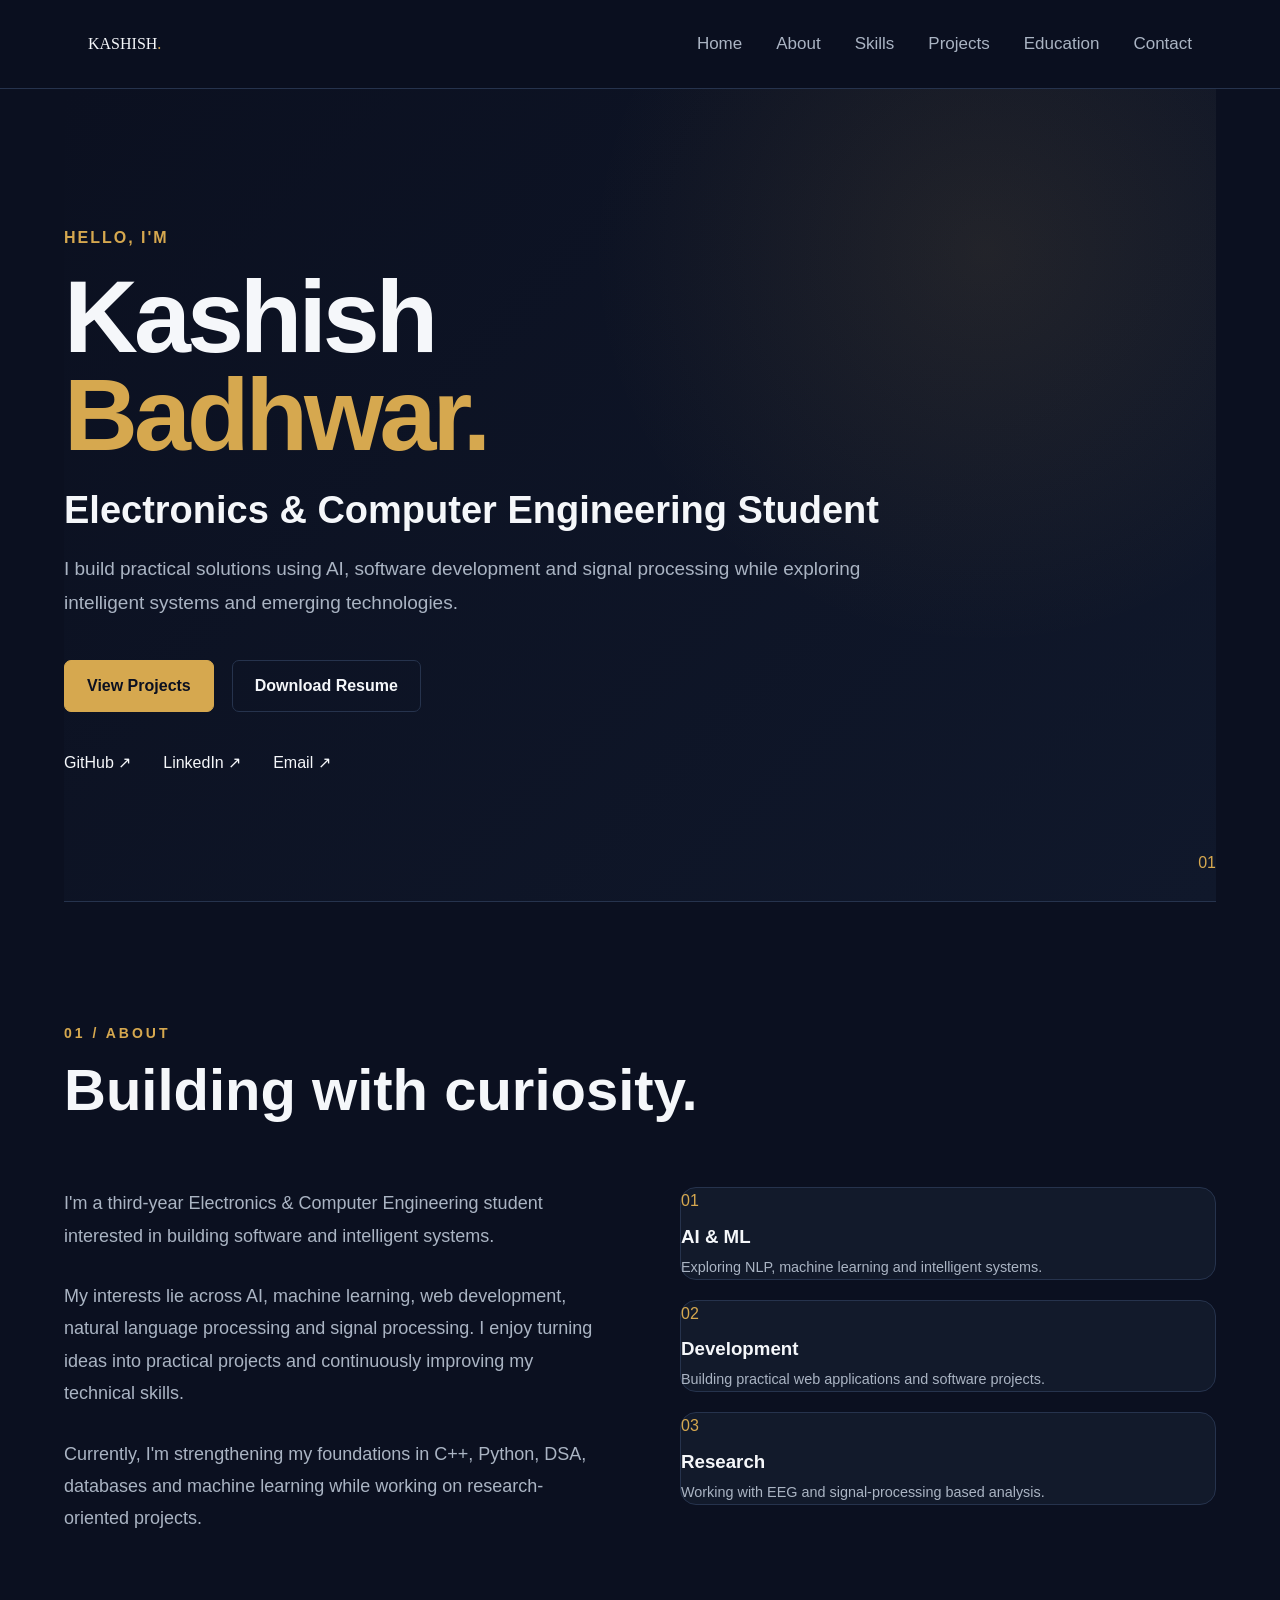
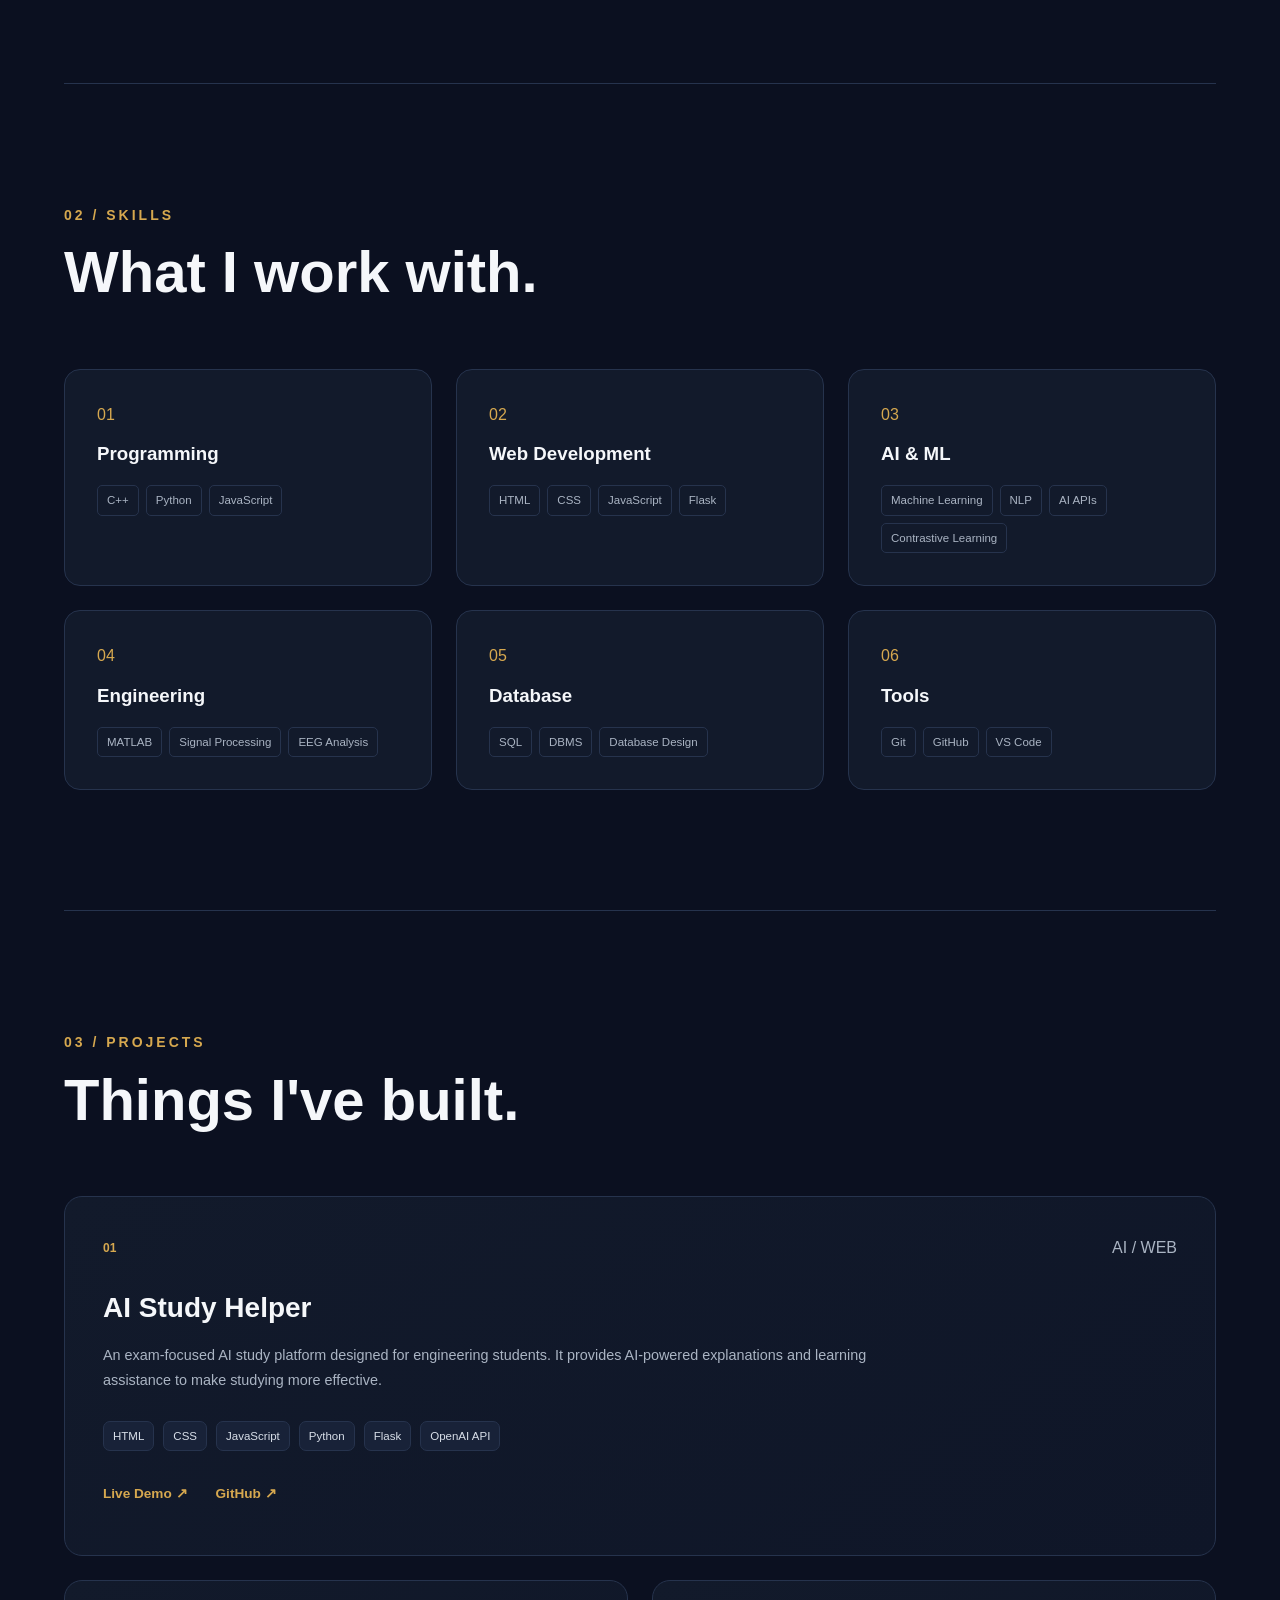
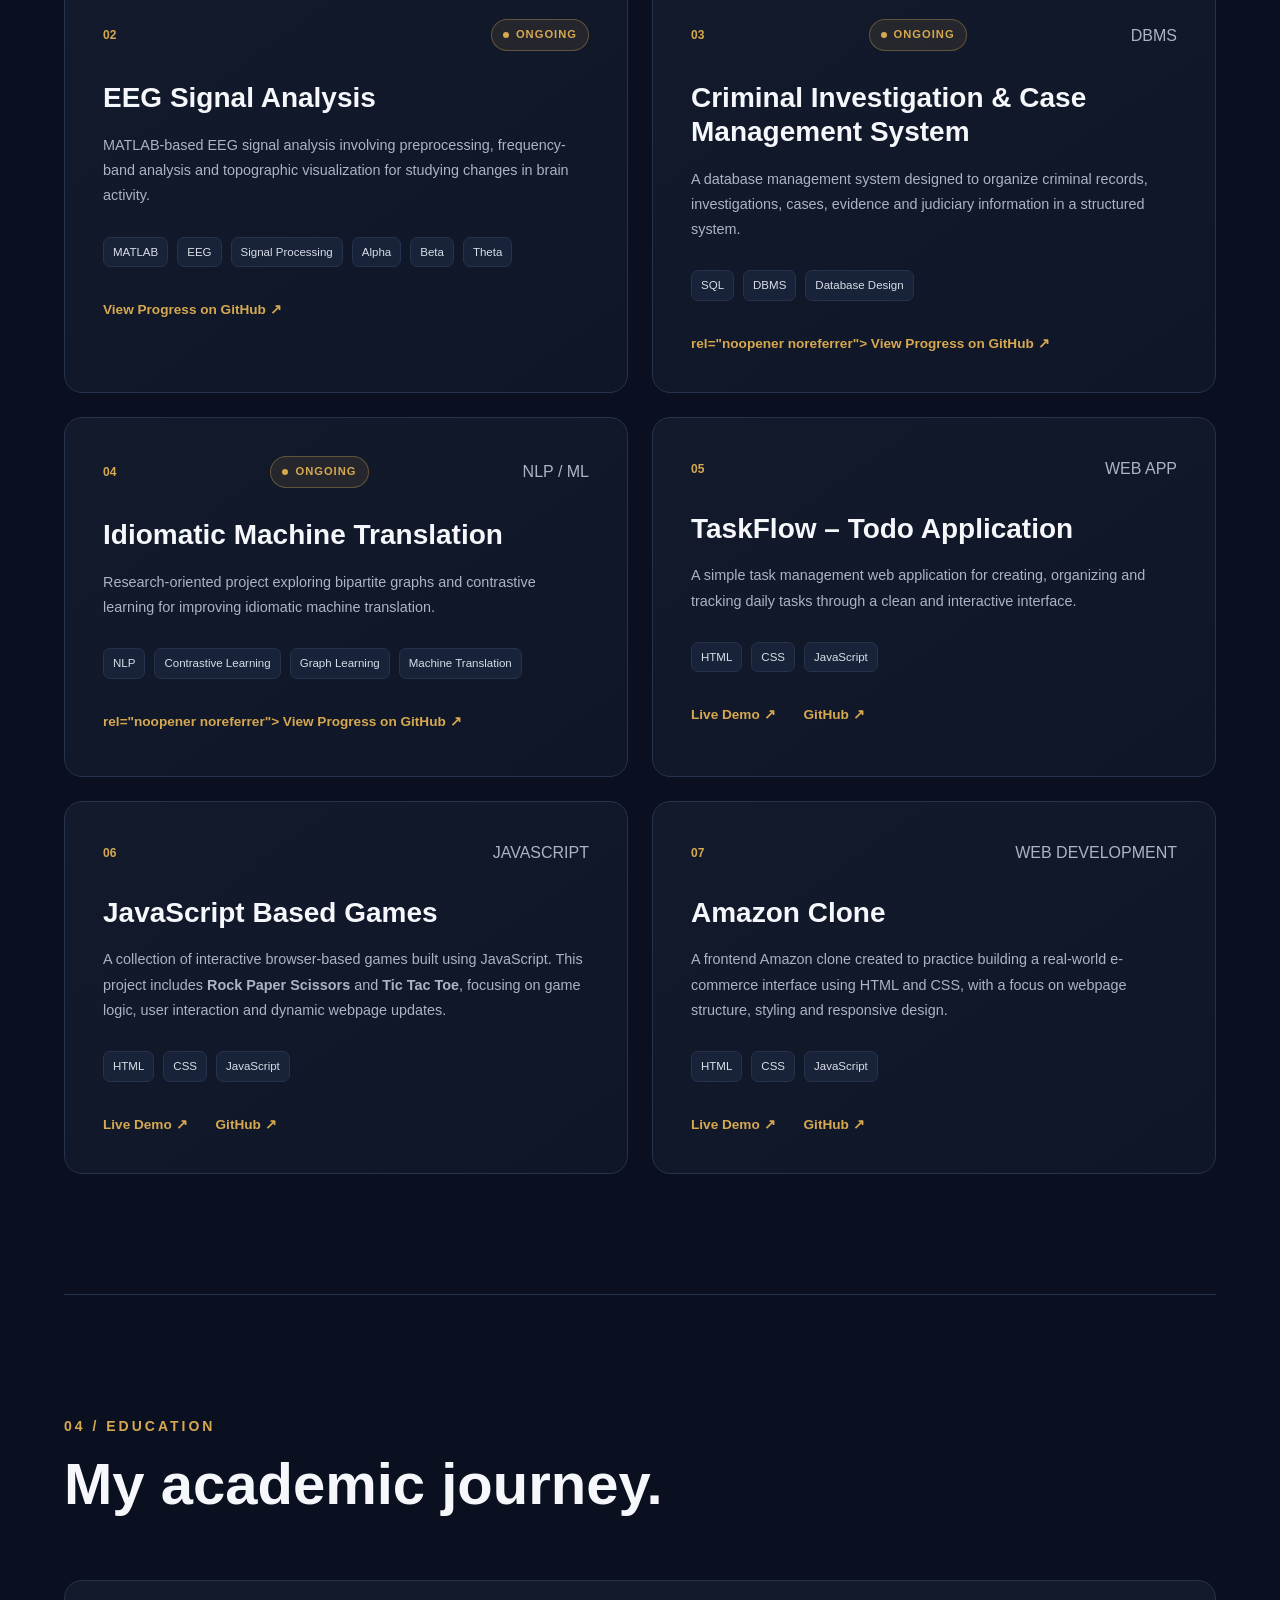
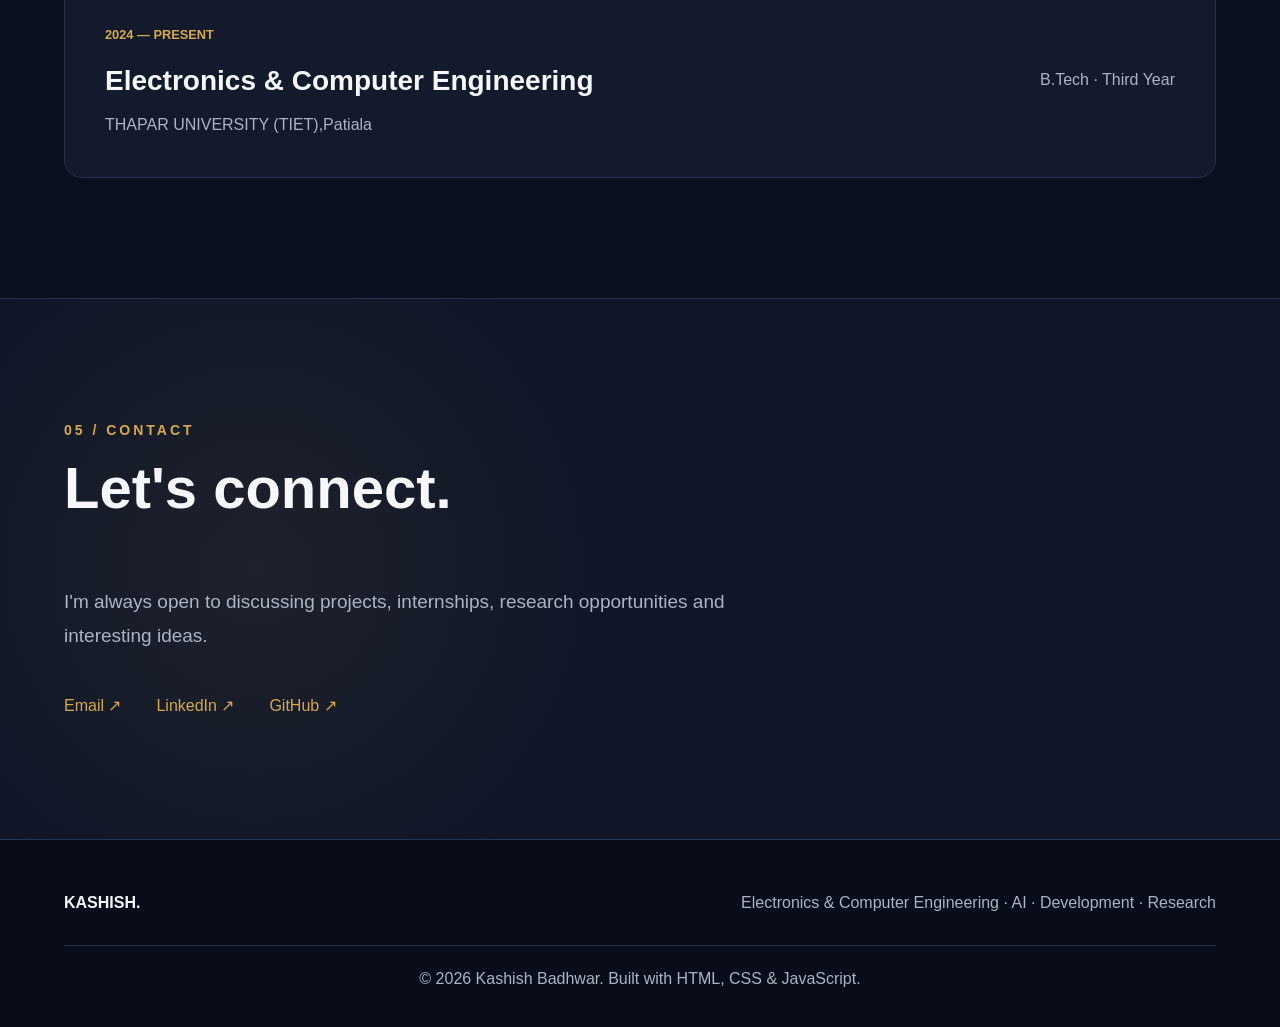
==== commit 470a4278: "Add ongoing status to research projects" ====
--- a/index.html
+++ b/index.html
@@ -266,11 +266,12 @@
         <!-- PROJECT 2 -->
 
         <article class="project-card">
-
-            <div class="project-top">
-                <span class="project-number">02</span>
-                <span class="project-type">RESEARCH</span>
-            </div>
+        
+        <div class="project-top">
+            <span class="project-number">02</span>
+            <span class="project-status">ONGOING</span>
+        </div>
+
 
             <h3>EEG Signal Analysis</h3>
 
@@ -291,8 +292,9 @@
 
             <div class="project-links">
                 <a href="https://github.com/kashishb20/EEG-Signal-Analysis"
-                   target="_blank">
-                    GitHub ↗
+                target="_blank"
+                rel="noopener noreferrer">
+                    View Progress on GitHub ↗
                 </a>
             </div>
 
@@ -305,6 +307,7 @@
 
             <div class="project-top">
                 <span class="project-number">03</span>
+                <span class="project-status">ONGOING</span>
                 <span class="project-type">DBMS</span>
             </div>
 
@@ -325,7 +328,8 @@
             <div class="project-links">
                 <a href="https://github.com/kashishb20/Criminal-Investigation-Case-Management-System"
                    target="_blank">
-                    GitHub ↗
+                   rel="noopener noreferrer">
+                   View Progress on GitHub ↗
                 </a>
             </div>
 
@@ -338,6 +342,7 @@
 
             <div class="project-top">
                 <span class="project-number">04</span>
+                <span class="project-status">ONGOING</span>
                 <span class="project-type">NLP / ML</span>
             </div>
 
@@ -359,7 +364,8 @@
             <div class="project-links">
                 <a href="https://github.com/kashishb20/Idiomatic-Machine-Translation"
                    target="_blank">
-                    GitHub ↗
+                   rel="noopener noreferrer">
+                   View Progress on GitHub ↗
                 </a>
             </div>
 
--- a/style.css
+++ b/style.css
@@ -963,4 +963,28 @@
         flex-direction: column;
         gap: 18px;
     }
-}+}
+
+
+/* Ongoing project status */
+.project-status {
+    display: inline-flex;
+    align-items: center;
+    gap: 7px;
+    padding: 6px 11px;
+    border: 1px solid rgba(214, 168, 79, 0.35);
+    border-radius: 20px;
+    background: rgba(214, 168, 79, 0.10);
+    color: #D6A84F;
+    font-size: 0.7rem;
+    font-weight: 700;
+    letter-spacing: 1px;
+}
+
+.project-status::before {
+    content: "";
+    width: 6px;
+    height: 6px;
+    border-radius: 50%;
+    background: #D6A84F;
+}
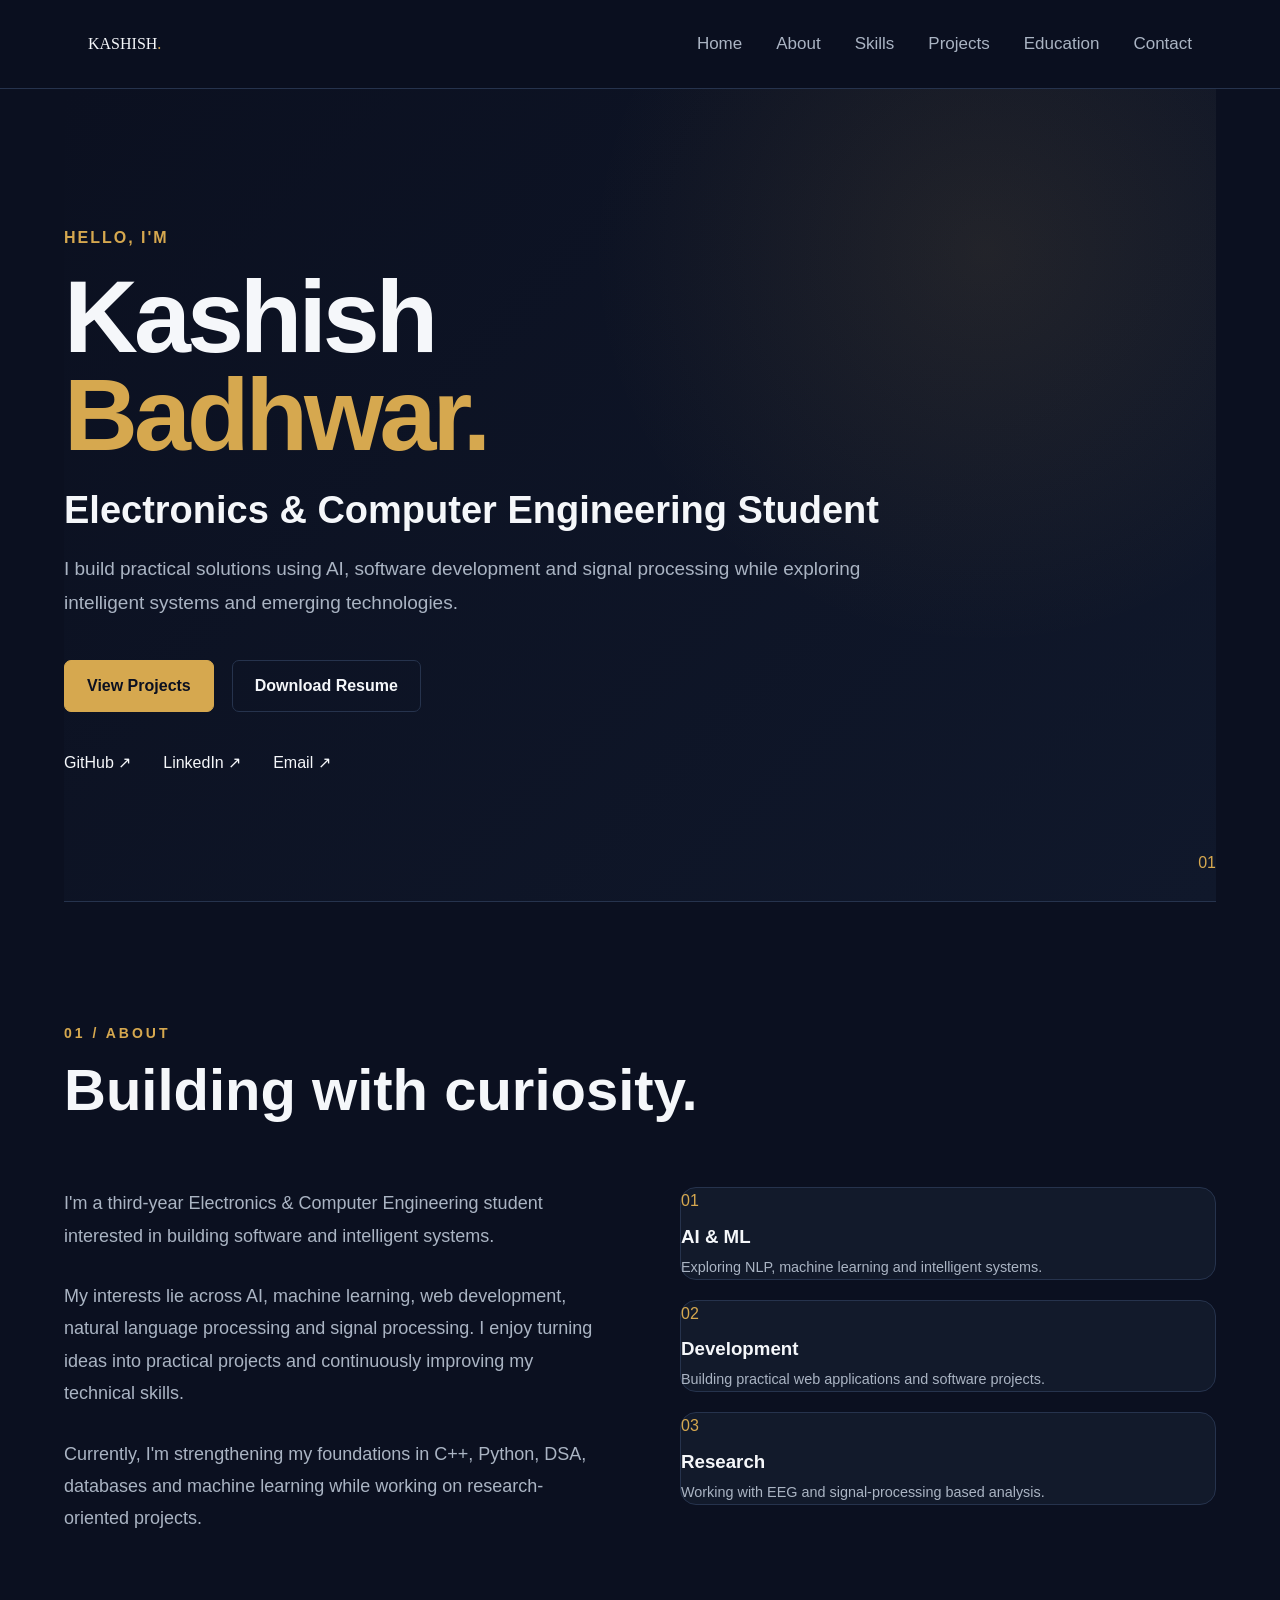
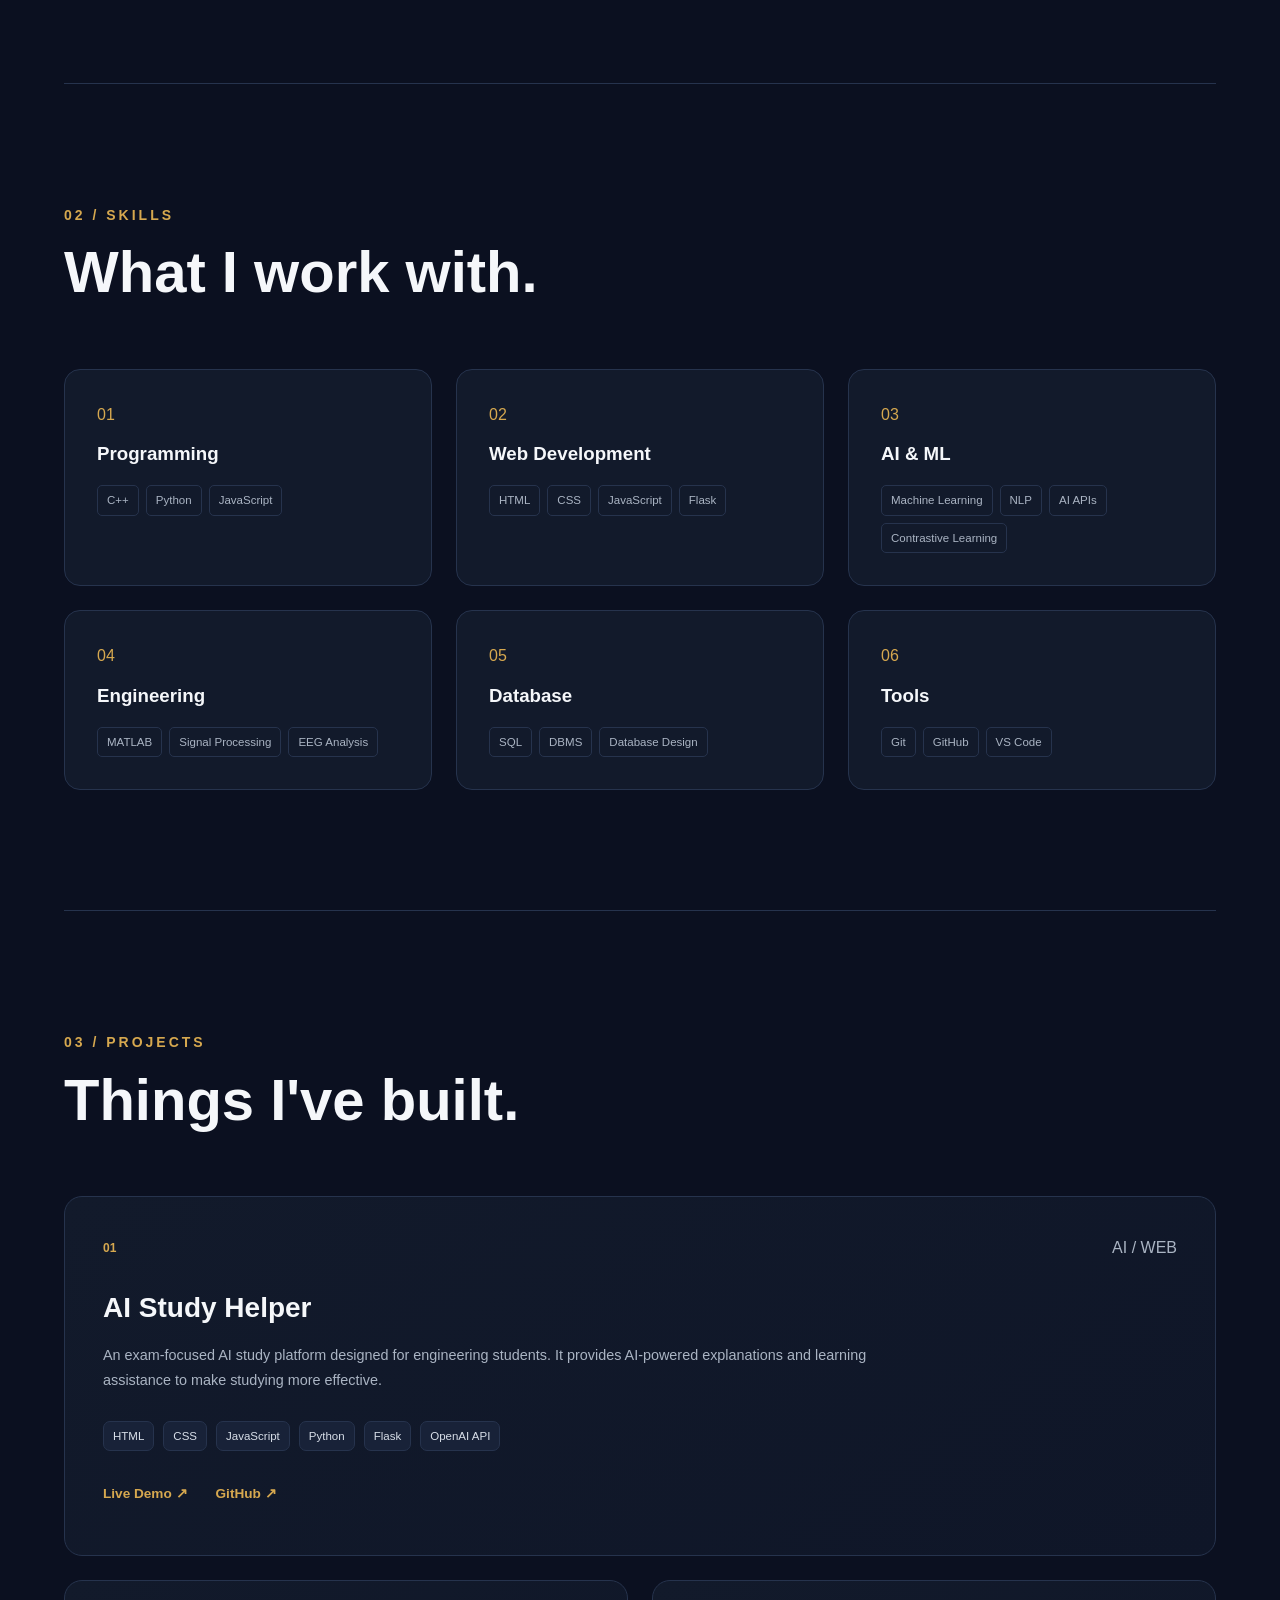
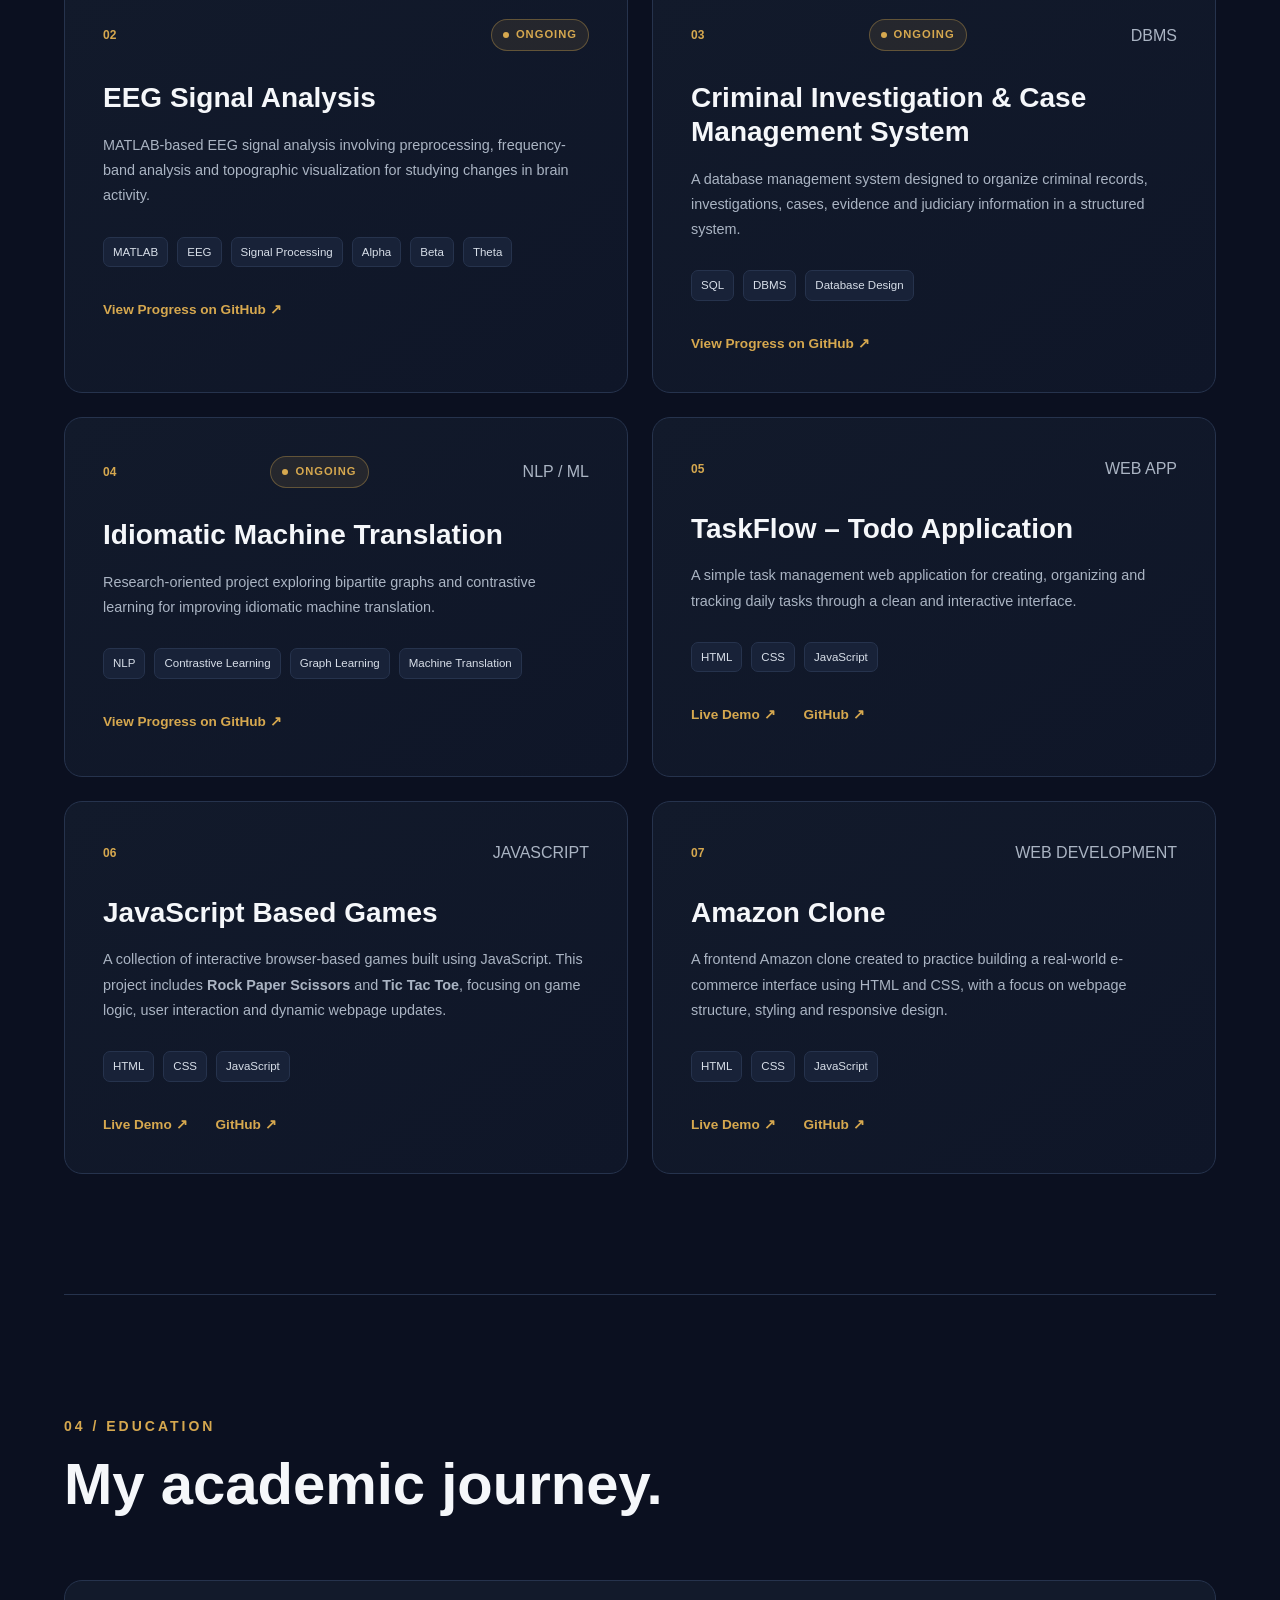
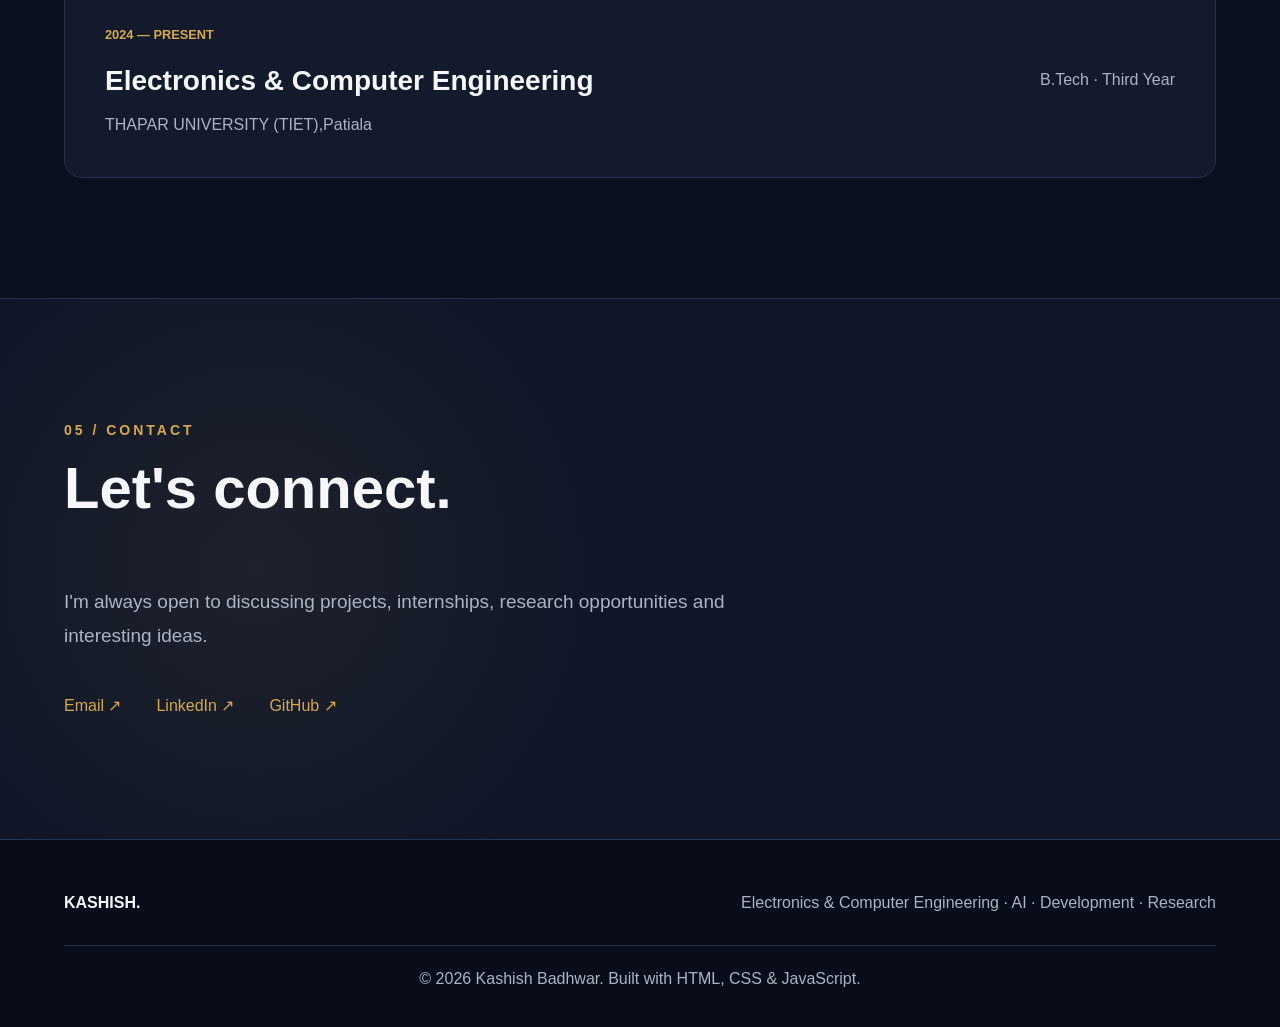
==== commit 695d68ce: "Add to research projects" ====
--- a/index.html
+++ b/index.html
@@ -327,7 +327,7 @@
 
             <div class="project-links">
                 <a href="https://github.com/kashishb20/Criminal-Investigation-Case-Management-System"
-                   target="_blank">
+                   target="_blank"
                    rel="noopener noreferrer">
                    View Progress on GitHub ↗
                 </a>
@@ -363,9 +363,9 @@
 
             <div class="project-links">
                 <a href="https://github.com/kashishb20/Idiomatic-Machine-Translation"
-                   target="_blank">
+                   target="_blank"
                    rel="noopener noreferrer">
-                   View Progress on GitHub ↗
+                        View Progress on GitHub ↗
                 </a>
             </div>
 
